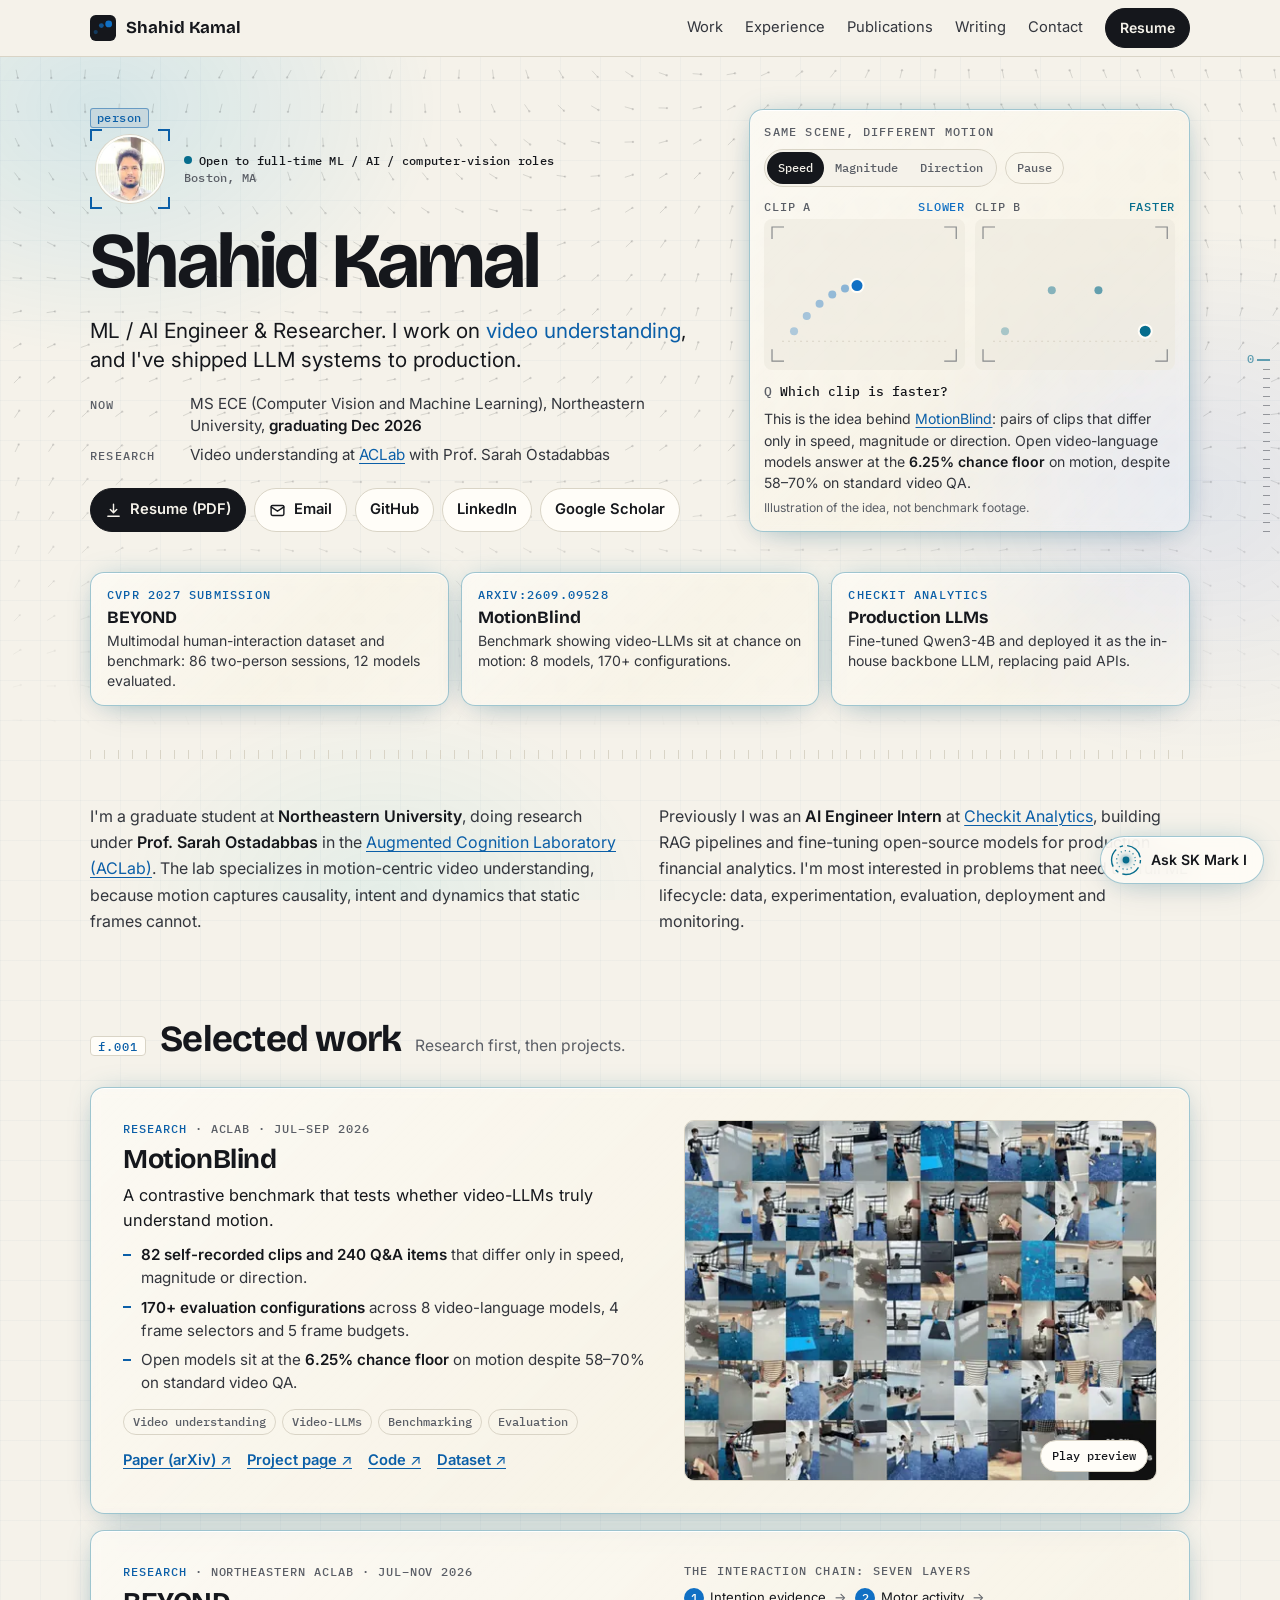
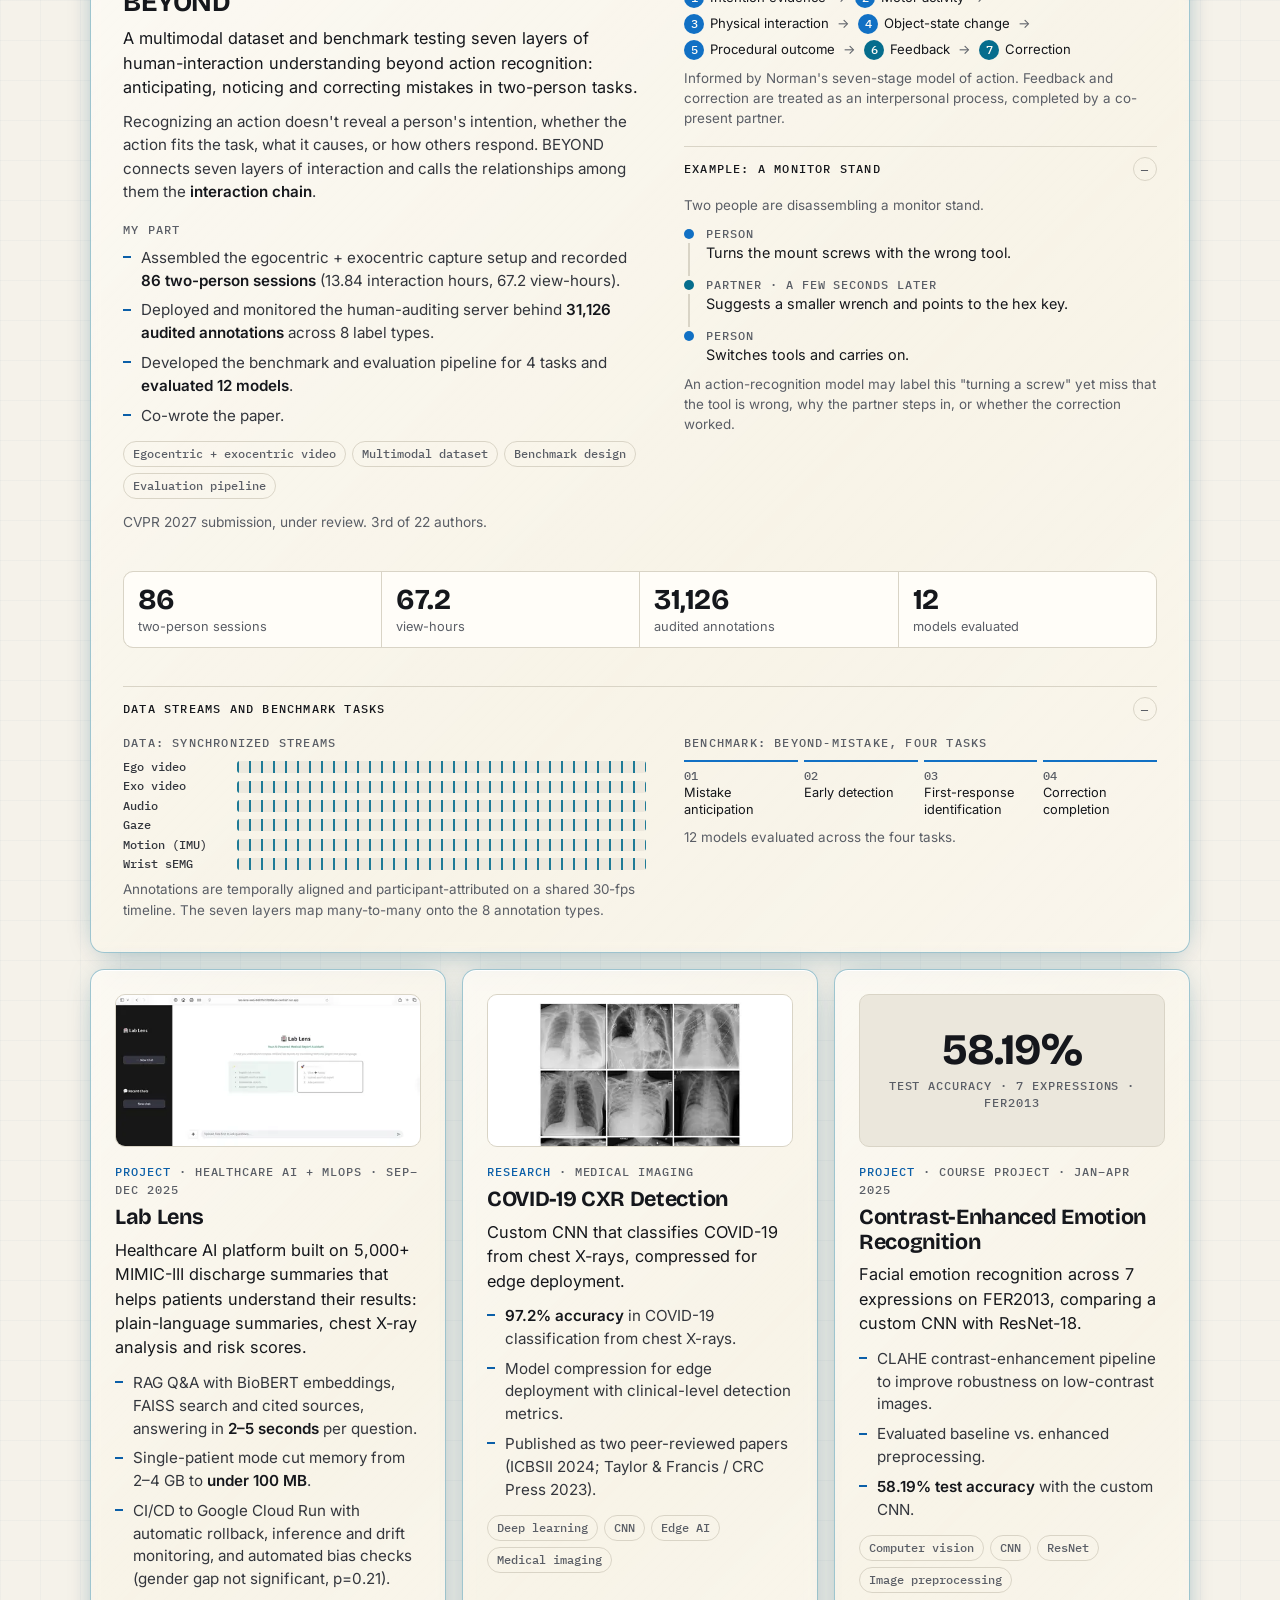
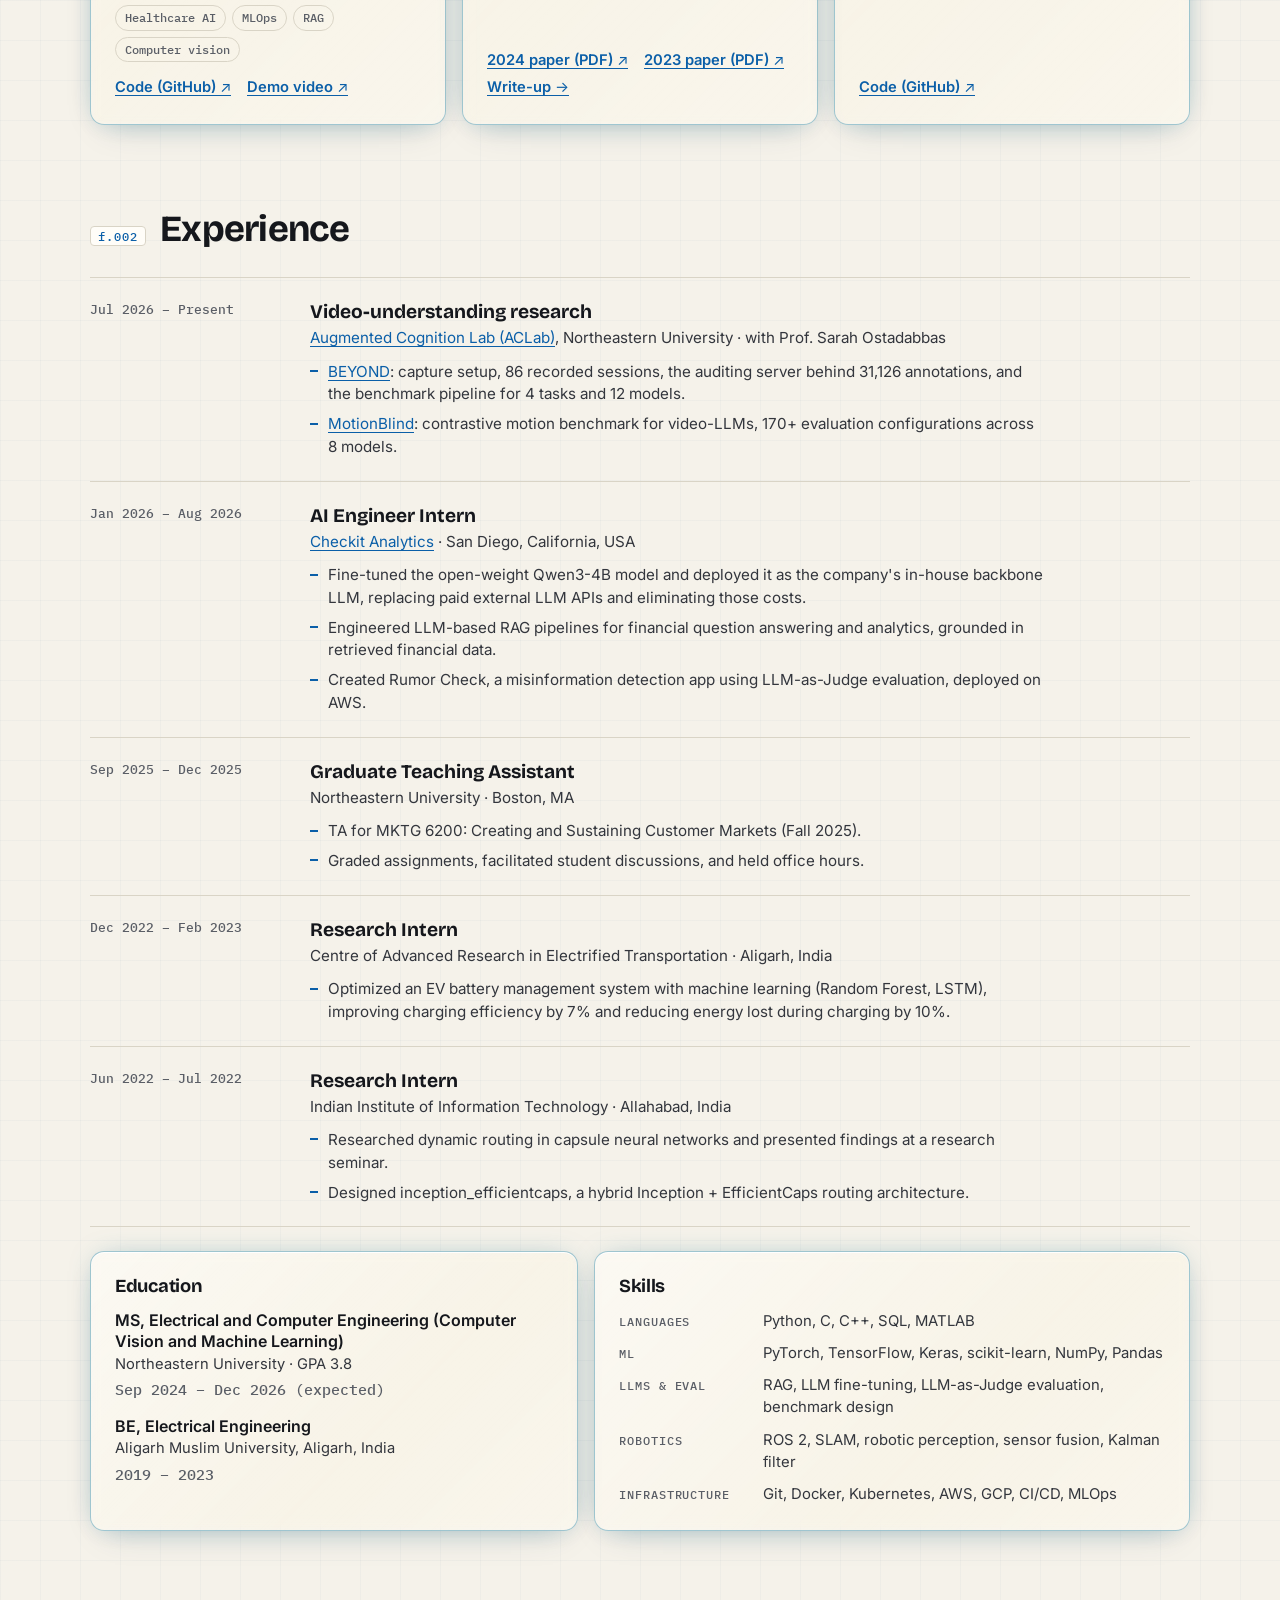
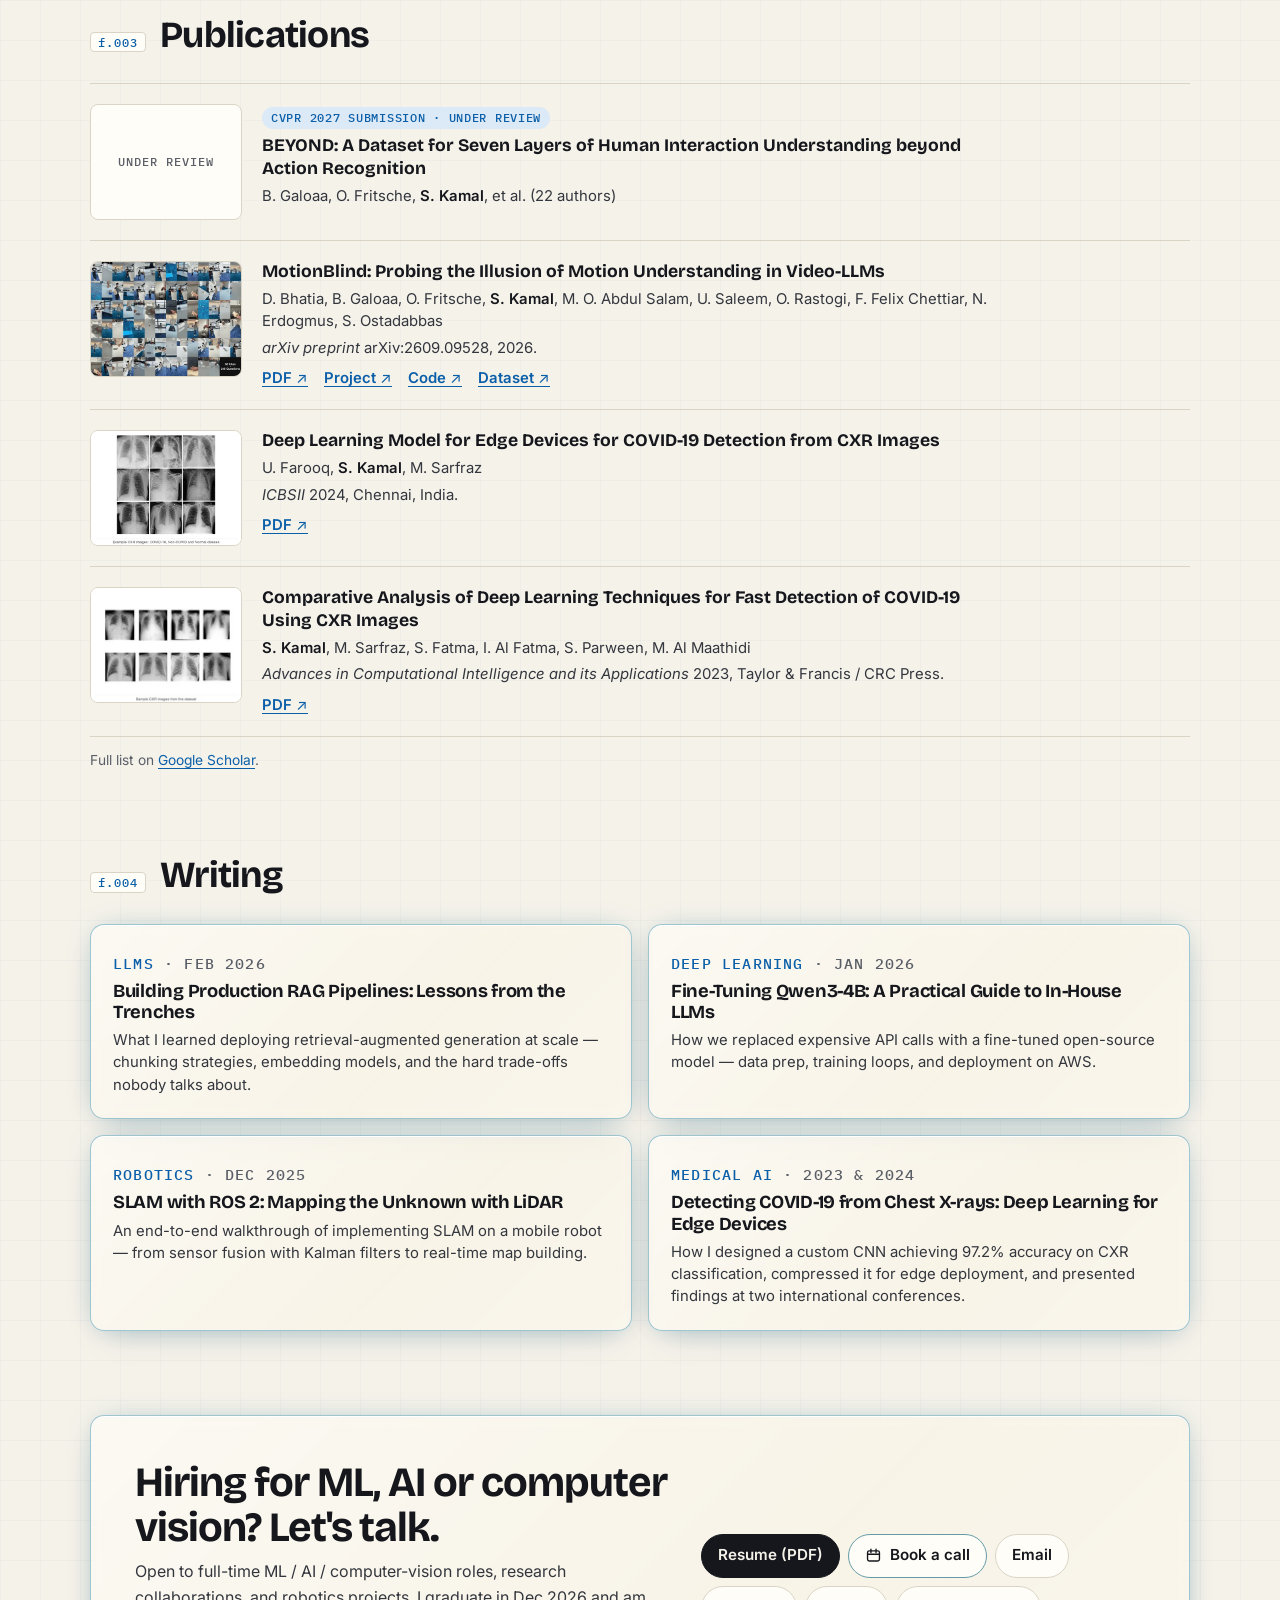
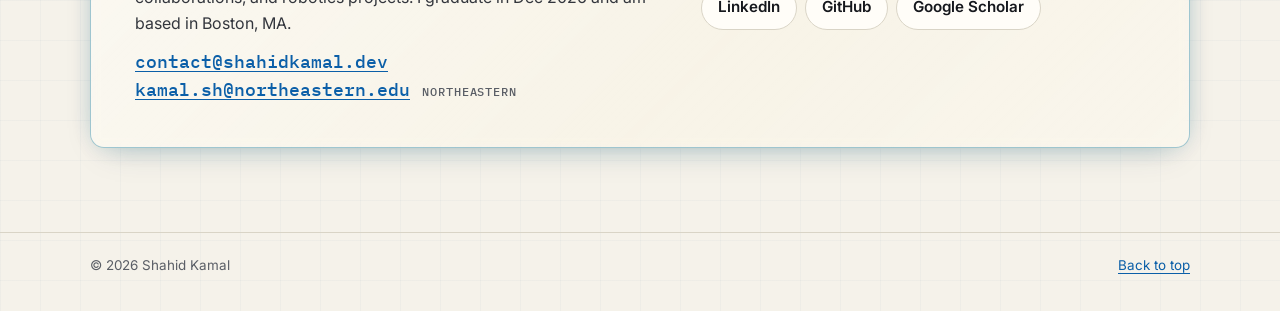
==== index.html @ 4552d8a4 "SK Mark I: always-visible 'Book a meeting with Shahid' bar under the header Co-Authored-By: Claude O" ====
<!DOCTYPE html>
<html lang="en">
<head>
    <meta charset="UTF-8">
    <meta name="viewport" content="width=device-width, initial-scale=1, viewport-fit=cover">
    <title>Shahid Kamal — ML / AI Engineer &amp; Researcher</title>
    <meta name="description" content="Shahid Kamal is an ML / AI engineer and researcher: MS ECE at Northeastern University (graduating Dec 2026), video-understanding research at ACLab, and production LLM work at Checkit Analytics. Open to full-time ML, AI and computer-vision roles.">
    <meta name="author" content="Shahid Kamal">
    <link rel="canonical" href="https://shahidkamal.dev/">
    <meta name="theme-color" content="#f5f2ea" media="(prefers-color-scheme: light)">
    <meta name="theme-color" content="#0c0e11" media="(prefers-color-scheme: dark)">

    <meta property="og:type" content="website">
    <meta property="og:site_name" content="Shahid Kamal">
    <meta property="og:url" content="https://shahidkamal.dev/">
    <meta property="og:title" content="Shahid Kamal — ML / AI Engineer &amp; Researcher">
    <meta property="og:description" content="MS ECE at Northeastern, graduating Dec 2026. Video-understanding research at ACLab (MotionBlind, BEYOND) and production LLM work at Checkit Analytics. Open to full-time ML, AI and computer-vision roles.">
    <meta property="og:image" content="https://shahidkamal.dev/Images/IMG_7966-square.jpg">
    <meta property="og:image:width" content="640">
    <meta property="og:image:height" content="640">
    <meta property="og:image:alt" content="Portrait of Shahid Kamal">
    <meta name="twitter:card" content="summary">
    <meta name="twitter:title" content="Shahid Kamal — ML / AI Engineer &amp; Researcher">
    <meta name="twitter:description" content="MS ECE at Northeastern, graduating Dec 2026. Video-understanding research at ACLab and production LLM work at Checkit Analytics.">
    <meta name="twitter:image" content="https://shahidkamal.dev/Images/IMG_7966-square.jpg">

    <link rel="icon" type="image/svg+xml" href="data:image/svg+xml,%3Csvg xmlns='http://www.w3.org/2000/svg' viewBox='0 0 32 32'%3E%3Crect width='32' height='32' rx='7' fill='%2315171c'/%3E%3Ccircle cx='7' cy='21' r='2.6' fill='%234a9dff' opacity='.35'/%3E%3Ccircle cx='14' cy='13' r='3' fill='%234a9dff' opacity='.65'/%3E%3Ccircle cx='23' cy='11' r='4.2' fill='%234a9dff'/%3E%3C/svg%3E">
    <link rel="preconnect" href="https://fonts.googleapis.com">
    <link rel="preconnect" href="https://fonts.gstatic.com" crossorigin>
    <link href="https://fonts.googleapis.com/css2?family=Bricolage+Grotesque:opsz,wght@12..96,700&family=IBM+Plex+Mono:wght@500&family=Inter:wght@400;600&display=swap" rel="stylesheet">
    <link rel="stylesheet" href="assets/site.css?v=202611211610">

    <script type="application/ld+json">
    {
        "@context": "https://schema.org",
        "@type": "Person",
        "name": "Shahid Kamal",
        "url": "https://shahidkamal.dev/",
        "image": "https://shahidkamal.dev/Images/IMG_7966-square.jpg",
        "email": "mailto:contact@shahidkamal.dev",
        "description": "ML / AI engineer and researcher. MS in Electrical and Computer Engineering (Computer Vision and Machine Learning) at Northeastern University.",
        "address": { "@type": "PostalAddress", "addressLocality": "Boston", "addressRegion": "MA", "addressCountry": "US" },
        "sameAs": [
            "https://www.linkedin.com/in/shahidkamal-ml",
            "https://github.com/shahidkamal-ml",
            "https://scholar.google.com/citations?user=z_ZZoiwAAAAJ&hl=en"
        ],
        "alumniOf": [
            { "@type": "CollegeOrUniversity", "name": "Northeastern University", "url": "https://www.northeastern.edu" },
            { "@type": "CollegeOrUniversity", "name": "Aligarh Muslim University" }
        ],
        "affiliation": {
            "@type": "ResearchOrganization",
            "name": "Augmented Cognition Lab (ACLab), Northeastern University",
            "url": "https://ostadabbas.sites.northeastern.edu"
        },
        "knowsAbout": ["Machine learning", "Computer vision", "Video understanding", "Large language models"]
    }
    </script>
</head>
<body>
<a class="skip" href="#main">Skip to content</a>
<div class="tape" aria-hidden="true"></div>

<header class="top">
    <div class="wrap top-in">
        <a class="brand" href="#top" aria-label="Shahid Kamal, back to top">
            <svg viewBox="0 0 32 32" aria-hidden="true"><rect width="32" height="32" rx="7" fill="var(--ink)"/><circle cx="7" cy="21" r="2.6" fill="var(--a)" opacity=".4"/><circle cx="14" cy="13" r="3" fill="var(--a)" opacity=".7"/><circle cx="23" cy="11" r="4.2" fill="var(--a)"/></svg>
            <span class="brand-name">Shahid Kamal</span>
        </a>
        <nav aria-label="Sections">
            <ul>
                <li><a href="#projects">Work</a></li>
                <li><a href="#experience">Experience</a></li>
                <li><a href="#publications">Publications</a></li>
                <li><a href="#blog">Writing</a></li>
                <li><a href="#contact">Contact</a></li>
            </ul>
        </nav>
        <a class="btn btn-primary" href="Resume/Shahid-Kamal-Resume.pdf" target="_blank" rel="noopener" data-pdf>Resume</a>
    </div>
</header>

<main id="main">

<!-- ================= HERO ================= -->
<section class="hero" id="top" aria-labelledby="name">
    <canvas class="flow" id="flow" aria-hidden="true"></canvas>
    <div class="wrap">
        <div class="hero-grid">
            <div>
                <div class="who">
                    <div class="det"><span class="det-tag" aria-hidden="true">person</span><picture><source type="image/webp" srcset="Images/opt/avatar-96.webp 96w, Images/opt/avatar-144.webp 144w, Images/opt/avatar-216.webp 216w, Images/opt/avatar-288.webp 288w" sizes="(max-width: 720px) 48px, 68px"><img src="Images/opt/avatar-144.jpg" srcset="Images/opt/avatar-96.jpg 96w, Images/opt/avatar-144.jpg 144w, Images/opt/avatar-216.jpg 216w, Images/opt/avatar-288.jpg 288w" sizes="(max-width: 720px) 48px, 68px" alt="Portrait of Shahid Kamal" width="288" height="288" decoding="async"></picture></div>
                    <p class="status"><b><span class="dot" aria-hidden="true"></span>Open to full-time ML / AI / computer-vision roles</b>Boston, MA</p>
                </div>
                <h1 id="name">Shahid Kamal</h1>
                <p class="lead">ML / AI Engineer &amp; Researcher. I work on <em>video understanding</em>, and I've shipped LLM systems to production.</p>
                <dl class="facts">
                    <div><dt>Now</dt><dd>MS ECE (Computer Vision and Machine Learning), Northeastern University, <strong>graduating Dec 2026</strong></dd></div>
                    <div><dt>Research</dt><dd>Video understanding at <a href="https://ostadabbas.sites.northeastern.edu" target="_blank" rel="noopener">ACLab</a> with Prof. Sarah Ostadabbas</dd></div>
                </dl>
                <div class="cta">
                    <a class="btn btn-primary" href="Resume/Shahid-Kamal-Resume.pdf" target="_blank" rel="noopener" data-pdf>
                        <svg viewBox="0 0 24 24" fill="none" stroke="currentColor" stroke-width="2" stroke-linecap="round" stroke-linejoin="round" aria-hidden="true"><path d="M12 3v12m0 0-4.5-4.5M12 15l4.5-4.5M4 20h16"/></svg>
                        Resume (PDF)
                    </a>
                    <a class="btn" href="mailto:contact@shahidkamal.dev">
                        <svg viewBox="0 0 24 24" fill="none" stroke="currentColor" stroke-width="2" stroke-linecap="round" stroke-linejoin="round" aria-hidden="true"><rect x="3" y="5" width="18" height="14" rx="2"/><path d="m3 7 9 6 9-6"/></svg>
                        Email
                    </a>
                    <a class="btn" href="https://github.com/shahidkamal-ml" target="_blank" rel="noopener">GitHub</a>
                    <a class="btn" href="https://www.linkedin.com/in/shahidkamal-ml" target="_blank" rel="noopener">LinkedIn</a>
                    <a class="btn" href="https://scholar.google.com/citations?user=z_ZZoiwAAAAJ&amp;hl=en" target="_blank" rel="noopener">Google Scholar</a>
                </div>
            </div>

            <figure class="pair" aria-labelledby="pairCap">
                <div class="pair-head">
                    <span class="pair-title">Same scene, different motion</span>
                    <div class="seg" role="group" aria-label="What differs between the two clips">
                        <button type="button" data-mode="speed" aria-pressed="true">Speed</button>
                        <button type="button" data-mode="magnitude" aria-pressed="false">Magnitude</button>
                        <button type="button" data-mode="direction" aria-pressed="false">Direction</button>
                    </div>
                    <button type="button" class="ghost-btn" id="pairToggle">Pause</button>
                </div>
                <div class="pair-stage" id="pairStage"></div>
                <p class="pair-q"><span>Q&nbsp;</span><span id="pairQ" style="color:inherit" aria-live="polite">Which clip is faster?</span></p>
                <figcaption id="pairCap">
                    This is the idea behind <a href="#motionblind">MotionBlind</a>: pairs of clips that differ only in speed, magnitude or direction. Open video-language models answer at the <strong>6.25% chance floor</strong> on motion, despite 58–70% on standard video QA.
                    <small>Illustration of the idea, not benchmark footage.</small>
                </figcaption>
            </figure>
        </div>

        <ul class="proof" aria-label="Highlights">
            <li><a href="#beyond">
                <span class="k">CVPR 2027 submission</span>
                <span class="t">BEYOND</span>
                <span class="d">Multimodal human-interaction dataset and benchmark: 86 two-person sessions, 12 models evaluated.</span>
            </a></li>
            <li><a href="#motionblind">
                <span class="k">arXiv:2609.09528</span>
                <span class="t">MotionBlind</span>
                <span class="d">Benchmark showing video-LLMs sit at chance on motion: 8 models, 170+ configurations.</span>
            </a></li>
            <li><a href="#experience">
                <span class="k">Checkit Analytics</span>
                <span class="t">Production LLMs</span>
                <span class="d">Fine-tuned Qwen3-4B and deployed it as the in-house backbone LLM, replacing paid APIs.</span>
            </a></li>
        </ul>
    </div>
</section>

<div class="wrap"><div class="ticks" aria-hidden="true"></div></div>

<!-- ================= ABOUT ================= -->
<section class="about" id="about" aria-label="About">
    <div class="wrap about-grid">
        <p>I'm a graduate student at <strong>Northeastern University</strong>, doing research under <strong>Prof. Sarah Ostadabbas</strong> in the <a href="https://ostadabbas.sites.northeastern.edu" target="_blank" rel="noopener">Augmented Cognition Laboratory (ACLab)</a>. The lab specializes in motion-centric video understanding, because motion captures causality, intent and dynamics that static frames cannot.</p>
        <p>Previously I was an <strong>AI Engineer Intern</strong> at <a href="https://checkitanalytics.com" target="_blank" rel="noopener">Checkit Analytics</a>, building RAG pipelines and fine-tuning open-source models for production financial analytics. I'm most interested in problems that need the full ML lifecycle: data, experimentation, evaluation, deployment and monitoring.</p>
    </div>
</section>

<!-- ================= SELECTED WORK ================= -->
<section class="sec" id="projects" aria-labelledby="h-work">
    <div class="wrap">
        <header class="sec-head">
            <span class="idx" aria-hidden="true">f.001</span>
            <h2 id="h-work">Selected work</h2>
            <p>Research first, then projects.</p>
        </header>

        <article class="card feature tagged" data-tag="video-llm" id="motionblind">
            <div>
                <p class="kicker"><b>Research</b> · ACLab · Jul–Sep 2026</p>
                <h3>MotionBlind</h3>
                <p class="what">A contrastive benchmark that tests whether video-LLMs truly understand motion.</p>
                <ul class="out">
                    <li><strong>82 self-recorded clips and 240 Q&amp;A items</strong> that differ only in speed, magnitude or direction.</li>
                    <li><strong>170+ evaluation configurations</strong> across 8 video-language models, 4 frame selectors and 5 frame budgets.</li>
                    <li>Open models sit at the <strong>6.25% chance floor</strong> on motion despite 58–70% on standard video QA.</li>
                </ul>
                <ul class="tags" aria-label="Topics">
                    <li>Video understanding</li><li>Video-LLMs</li><li>Benchmarking</li><li>Evaluation</li>
                </ul>
                <p class="links">
                    <a href="https://arxiv.org/abs/2609.09528" target="_blank" rel="noopener">Paper (arXiv)</a>
                    <a href="https://ostadabbas.github.io/motionblind.github.io/" target="_blank" rel="noopener">Project page</a>
                    <a href="https://github.com/ostadabbas/MotionBlind" target="_blank" rel="noopener">Code</a>
                    <a href="https://huggingface.co/datasets/augmentedcognitionlab/MotionBlind" target="_blank" rel="noopener">Dataset</a>
                </p>
            </div>
            <div>
                <div class="media">
                    <picture><source type="image/webp" srcset="Images/opt/motionblind-480.webp 480w, Images/opt/motionblind-896.webp 896w" sizes="(max-width: 960px) calc(100vw - 72px), 36vw"><img src="Images/opt/motionblind-896.jpg" srcset="Images/opt/motionblind-480.jpg 480w, Images/opt/motionblind-896.jpg 896w" sizes="(max-width: 960px) calc(100vw - 72px), 36vw" alt="" width="896" height="684" loading="lazy" decoding="async"></picture>
                    <video class="over" data-preview src="Images/motionblind-preview.mp4" width="896" height="684"
                           loop muted playsinline preload="none"
                           aria-label="Grid of MotionBlind benchmark clips playing, labelled 82 clips and 240 questions"></video>
                    <button type="button" class="ghost-btn">Play preview</button>
                </div>
            </div>
        </article>

        <article class="card feature beyond tagged" data-tag="dataset" id="beyond">
            <div>
                <p class="kicker"><b>Research</b> · Northeastern ACLab · Jul–Nov 2026</p>
                <h3>BEYOND</h3>
                <p class="what">A multimodal dataset and benchmark testing seven layers of human-interaction understanding beyond action recognition: anticipating, noticing and correcting mistakes in two-person tasks.</p>
                <p class="idea">Recognizing an action doesn't reveal a person's intention, whether the action fits the task, what it causes, or how others respond. BEYOND connects seven layers of interaction and calls the relationships among them the <strong>interaction chain</strong>.</p>
                <p class="side-title">My part</p>
                <ul class="out">
                    <li>Assembled the egocentric + exocentric capture setup and recorded <strong>86 two-person sessions</strong> (13.84 interaction hours, 67.2 view-hours).</li>
                    <li>Deployed and monitored the human-auditing server behind <strong>31,126 audited annotations</strong> across 8 label types.</li>
                    <li>Developed the benchmark and evaluation pipeline for 4 tasks and <strong>evaluated 12 models</strong>.</li>
                    <li>Co-wrote the paper.</li>
                </ul>
                <ul class="tags" aria-label="Topics">
                    <li>Egocentric + exocentric video</li><li>Multimodal dataset</li><li>Benchmark design</li><li>Evaluation pipeline</li>
                </ul>
                <p class="note">CVPR 2027 submission, under review. 3rd of 22 authors.</p>
            </div>
            <div>
                <p class="side-title">The interaction chain: seven layers</p>
                <ol class="chain">
                    <li>Intention evidence</li><li>Motor activity</li><li>Physical interaction</li><li>Object-state change</li><li>Procedural outcome</li><li class="partner">Feedback</li><li class="partner">Correction</li>
                </ol>
                <p class="fine">Informed by Norman's seven-stage model of action. Feedback and correction are treated as an interpersonal process, completed by a co-present partner.</p>

                <details class="fold eg" data-collapse open>
                    <summary>Example: a monitor stand</summary>
                    <div class="fold-body">
                        <p class="fine" style="margin-top:0">Two people are disassembling a monitor stand.</p>
                        <ol class="tl" style="margin-top:10px">
                            <li><b>Person</b>Turns the mount screws with the wrong tool.</li>
                            <li class="partner"><b>Partner · a few seconds later</b>Suggests a smaller wrench and points to the hex key.</li>
                            <li><b>Person</b>Switches tools and carries on.</li>
                        </ol>
                        <p class="fine">An action-recognition model may label this "turning a screw" yet miss that the tool is wrong, why the partner steps in, or whether the correction worked.</p>
                    </div>
                </details>
            </div>
            <div class="stats stats-4 span">
                <div><b>86</b><span>two-person sessions</span></div>
                <div><b>67.2</b><span>view-hours</span></div>
                <div><b>31,126</b><span>audited annotations</span></div>
                <div><b>12</b><span>models evaluated</span></div>
            </div>
            <details class="fold span" data-collapse open>
                <summary>Data streams and benchmark tasks</summary>
                <div class="fold-body fold-grid">
                    <div>
                        <p class="side-title">Data: synchronized streams</p>
                        <ul class="tracks">
                            <li>Ego video</li><li>Exo video</li><li>Audio</li><li>Gaze</li><li>Motion (IMU)</li><li>Wrist sEMG</li>
                        </ul>
                        <p class="fine">Annotations are temporally aligned and participant-attributed on a shared 30-fps timeline. The seven layers map many-to-many onto the 8 annotation types.</p>
                    </div>
                    <div>
                        <p class="side-title">Benchmark: BEYOND-MISTAKE, four tasks</p>
                        <ol class="steps">
                            <li>Mistake anticipation</li><li>Early detection</li><li>First-response identification</li><li>Correction completion</li>
                        </ol>
                        <p class="fine">12 models evaluated across the four tasks.</p>
                    </div>
                </div>
            </details>
        </article>

        <div class="grid2">
            <article class="card proj tagged" data-tag="healthcare-ai">
                <div class="media"><picture><source type="image/webp" srcset="Images/opt/lablens-480.webp 480w, Images/opt/lablens-960.webp 960w, Images/opt/lablens-1440.webp 1440w" sizes="(max-width: 720px) calc(100vw - 66px), (max-width: 1199px) 46vw, 30vw"><img src="Images/opt/lablens-960.jpg" srcset="Images/opt/lablens-480.jpg 480w, Images/opt/lablens-960.jpg 960w, Images/opt/lablens-1440.jpg 1440w" sizes="(max-width: 720px) calc(100vw - 66px), (max-width: 1199px) 46vw, 30vw" alt="Lab Lens web app: a chat assistant that explains medical lab reports in plain language" width="960" height="586" loading="lazy" decoding="async"></picture></div>
                <p class="kicker"><b>Project</b> · Healthcare AI + MLOps · Sep–Dec 2025</p>
                <h3>Lab Lens</h3>
                <p class="what">Healthcare AI platform built on 5,000+ MIMIC-III discharge summaries that helps patients understand their results: plain-language summaries, chest X-ray analysis and risk scores.</p>
                <ul class="out">
                    <li>RAG Q&amp;A with BioBERT embeddings, FAISS search and cited sources, answering in <strong>2–5 seconds</strong> per question.</li>
                    <li>Single-patient mode cut memory from 2–4 GB to <strong>under 100 MB</strong>.</li>
                    <li>CI/CD to Google Cloud Run with automatic rollback, inference and drift monitoring, and automated bias checks (gender gap not significant, p=0.21).</li>
                </ul>
                <ul class="tags" aria-label="Topics"><li>Healthcare AI</li><li>MLOps</li><li>RAG</li><li>Computer vision</li></ul>
                <p class="links">
                    <a href="https://github.com/shahidkamal-ml/lab-lens" target="_blank" rel="noopener">Code (GitHub)</a>
                    <a href="https://www.youtube.com/watch?v=twwCCbw_7LU" target="_blank" rel="noopener">Demo video</a>
                </p>
            </article>

            <article class="card proj tagged" data-tag="medical-imaging">
                <div class="media"><picture><source type="image/webp" srcset="Images/opt/cxr-2024-480.webp 480w, Images/opt/cxr-2024-896.webp 896w" sizes="(max-width: 720px) calc(100vw - 66px), (max-width: 1199px) 46vw, 30vw"><img src="Images/opt/cxr-2024-896.jpg" srcset="Images/opt/cxr-2024-480.jpg 480w, Images/opt/cxr-2024-896.jpg 896w" sizes="(max-width: 720px) calc(100vw - 66px), (max-width: 1199px) 46vw, 30vw" alt="Example chest X-ray images from the COVID-19, non-COVID and normal classes" width="896" height="684" loading="lazy" decoding="async"></picture></div>
                <p class="kicker"><b>Research</b> · Medical imaging</p>
                <h3>COVID-19 CXR Detection</h3>
                <p class="what">Custom CNN that classifies COVID-19 from chest X-rays, compressed for edge deployment.</p>
                <ul class="out">
                    <li><strong>97.2% accuracy</strong> in COVID-19 classification from chest X-rays.</li>
                    <li>Model compression for edge deployment with clinical-level detection metrics.</li>
                    <li>Published as two peer-reviewed papers (ICBSII 2024; Taylor &amp; Francis / CRC Press 2023).</li>
                </ul>
                <ul class="tags" aria-label="Topics"><li>Deep learning</li><li>CNN</li><li>Edge AI</li><li>Medical imaging</li></ul>
                <p class="links">
                    <a href="Publications/edge-devices-covid-cxr-2024.pdf" target="_blank" rel="noopener">2024 paper (PDF)</a>
                    <a href="Publications/comparative-analysis-covid-cxr-2023.pdf" target="_blank" rel="noopener">2023 paper (PDF)</a>
                    <a class="int" href="blog/covid-cxr-detection.html">Write-up</a>
                </p>
            </article>

            <article class="card proj tagged" data-tag="computer-vision">
                <div class="stat-tile" aria-hidden="true"><b>58.19%</b><span>test accuracy · 7 expressions · FER2013</span></div>
                <p class="kicker"><b>Project</b> · Course project · Jan–Apr 2025</p>
                <h3>Contrast-Enhanced Emotion Recognition</h3>
                <p class="what">Facial emotion recognition across 7 expressions on FER2013, comparing a custom CNN with ResNet-18.</p>
                <ul class="out">
                    <li>CLAHE contrast-enhancement pipeline to improve robustness on low-contrast images.</li>
                    <li>Evaluated baseline vs. enhanced preprocessing.</li>
                    <li><strong>58.19% test accuracy</strong> with the custom CNN.</li>
                </ul>
                <ul class="tags" aria-label="Topics"><li>Computer vision</li><li>CNN</li><li>ResNet</li><li>Image preprocessing</li></ul>
                <p class="links"><a href="https://github.com/shahidkamal-ml/contrast-enhanced-emotion-recognition" target="_blank" rel="noopener">Code (GitHub)</a></p>
            </article>
        </div>
    </div>
</section>

<!-- ================= EXPERIENCE ================= -->
<section class="sec" id="experience" aria-labelledby="h-xp">
    <div class="wrap">
        <header class="sec-head">
            <span class="idx" aria-hidden="true">f.002</span>
            <h2 id="h-xp">Experience</h2>
        </header>
        <ol class="xp">
            <li>
                <p class="when">Jul 2026 – Present</p>
                <div>
                    <h3>Video-understanding research</h3>
                    <p class="org"><a href="https://ostadabbas.sites.northeastern.edu" target="_blank" rel="noopener">Augmented Cognition Lab (ACLab)</a>, Northeastern University · with Prof. Sarah Ostadabbas</p>
                    <ul class="out">
                        <li><a href="#beyond">BEYOND</a>: capture setup, 86 recorded sessions, the auditing server behind 31,126 annotations, and the benchmark pipeline for 4 tasks and 12 models.</li>
                        <li><a href="#motionblind">MotionBlind</a>: contrastive motion benchmark for video-LLMs, 170+ evaluation configurations across 8 models.</li>
                    </ul>
                </div>
            </li>
            <li>
                <p class="when">Jan 2026 – Aug 2026</p>
                <div>
                    <h3>AI Engineer Intern</h3>
                    <p class="org"><a href="https://checkitanalytics.com" target="_blank" rel="noopener">Checkit Analytics</a> · San Diego, California, USA</p>
                    <ul class="out">
                        <li>Fine-tuned the open-weight Qwen3-4B model and deployed it as the company's in-house backbone LLM, replacing paid external LLM APIs and eliminating those costs.</li>
                        <li>Engineered LLM-based RAG pipelines for financial question answering and analytics, grounded in retrieved financial data.</li>
                        <li>Created Rumor Check, a misinformation detection app using LLM-as-Judge evaluation, deployed on AWS.</li>
                    </ul>
                </div>
            </li>
            <li>
                <p class="when">Sep 2025 – Dec 2025</p>
                <div>
                    <h3>Graduate Teaching Assistant</h3>
                    <p class="org">Northeastern University · Boston, MA</p>
                    <ul class="out">
                        <li>TA for MKTG 6200: Creating and Sustaining Customer Markets (Fall 2025).</li>
                        <li>Graded assignments, facilitated student discussions, and held office hours.</li>
                    </ul>
                </div>
            </li>
            <li>
                <p class="when">Dec 2022 – Feb 2023</p>
                <div>
                    <h3>Research Intern</h3>
                    <p class="org">Centre of Advanced Research in Electrified Transportation · Aligarh, India</p>
                    <ul class="out">
                        <li>Optimized an EV battery management system with machine learning (Random Forest, LSTM), improving charging efficiency by 7% and reducing energy lost during charging by 10%.</li>
                    </ul>
                </div>
            </li>
            <li>
                <p class="when">Jun 2022 – Jul 2022</p>
                <div>
                    <h3>Research Intern</h3>
                    <p class="org">Indian Institute of Information Technology · Allahabad, India</p>
                    <ul class="out">
                        <li>Researched dynamic routing in capsule neural networks and presented findings at a research seminar.</li>
                        <li>Designed inception_efficientcaps, a hybrid Inception + EfficientCaps routing architecture.</li>
                    </ul>
                </div>
            </li>
        </ol>

        <div class="bg-grid">
            <section class="card panel" aria-labelledby="h-edu">
                <h3 id="h-edu">Education</h3>
                <ul class="edu">
                    <li>
                        <b>MS, Electrical and Computer Engineering (Computer Vision and Machine Learning)</b>
                        <span>Northeastern University · GPA 3.8</span>
                        <span class="when">Sep 2024 – Dec 2026 (expected)</span>
                    </li>
                    <li>
                        <b>BE, Electrical Engineering</b>
                        <span>Aligarh Muslim University, Aligarh, India</span>
                        <span class="when">2019 – 2023</span>
                    </li>
                </ul>
            </section>
            <section class="card panel" aria-labelledby="h-skills">
                <h3 id="h-skills">Skills</h3>
                <dl class="skills">
                    <div><dt>Languages</dt><dd>Python, C, C++, SQL, MATLAB</dd></div>
                    <div><dt>ML</dt><dd>PyTorch, TensorFlow, Keras, scikit-learn, NumPy, Pandas</dd></div>
                    <div><dt>LLMs &amp; eval</dt><dd>RAG, LLM fine-tuning, LLM-as-Judge evaluation, benchmark design</dd></div>
                    <div><dt>Robotics</dt><dd>ROS 2, SLAM, robotic perception, sensor fusion, Kalman filter</dd></div>
                    <div><dt>Infrastructure</dt><dd>Git, Docker, Kubernetes, AWS, GCP, CI/CD, MLOps</dd></div>
                </dl>
            </section>
        </div>
    </div>
</section>

<!-- ================= PUBLICATIONS ================= -->
<section class="sec" id="publications" aria-labelledby="h-pubs">
    <div class="wrap">
        <header class="sec-head">
            <span class="idx" aria-hidden="true">f.003</span>
            <h2 id="h-pubs">Publications</h2>
        </header>
        <ol class="pubs">
            <li>
                <div class="thumb blank" aria-hidden="true">Under review</div>
                <div>
                    <span class="badge">CVPR 2027 submission · under review</span>
                    <h3>BEYOND: A Dataset for Seven Layers of Human Interaction Understanding beyond Action Recognition</h3>
                    <p>B. Galoaa, O. Fritsche, <strong>S. Kamal</strong>, et al. (22 authors)</p>
                </div>
            </li>
            <li>
                <a class="thumb" href="https://ostadabbas.github.io/motionblind.github.io/" target="_blank" rel="noopener" tabindex="-1" aria-hidden="true"><picture><source type="image/webp" srcset="Images/opt/motionblind-320.webp 320w, Images/opt/motionblind-480.webp 480w" sizes="(max-width: 720px) 92px, 190px"><img src="Images/opt/motionblind-320.jpg" srcset="Images/opt/motionblind-320.jpg 320w, Images/opt/motionblind-480.jpg 480w" sizes="(max-width: 720px) 92px, 190px" alt="" width="480" height="366" loading="lazy" decoding="async"></picture></a>
                <div>
                    <h3><a href="https://arxiv.org/abs/2609.09528" target="_blank" rel="noopener">MotionBlind: Probing the Illusion of Motion Understanding in Video-LLMs</a></h3>
                    <p>D. Bhatia, B. Galoaa, O. Fritsche, <strong>S. Kamal</strong>, M. O. Abdul Salam, U. Saleem, O. Rastogi, F. Felix Chettiar, N. Erdogmus, S. Ostadabbas</p>
                    <p><em>arXiv preprint</em> arXiv:2609.09528, 2026.</p>
                    <p class="links">
                        <a href="https://arxiv.org/pdf/2609.09528" target="_blank" rel="noopener">PDF</a>
                        <a href="https://ostadabbas.github.io/motionblind.github.io/" target="_blank" rel="noopener">Project</a>
                        <a href="https://github.com/ostadabbas/MotionBlind" target="_blank" rel="noopener">Code</a>
                        <a href="https://huggingface.co/datasets/augmentedcognitionlab/MotionBlind" target="_blank" rel="noopener">Dataset</a>
                    </p>
                </div>
            </li>
            <li>
                <a class="thumb" href="Publications/edge-devices-covid-cxr-2024.pdf" target="_blank" rel="noopener" tabindex="-1" aria-hidden="true"><picture><source type="image/webp" srcset="Images/opt/cxr-2024-320.webp 320w, Images/opt/cxr-2024-480.webp 480w" sizes="(max-width: 720px) 92px, 190px"><img src="Images/opt/cxr-2024-320.jpg" srcset="Images/opt/cxr-2024-320.jpg 320w, Images/opt/cxr-2024-480.jpg 480w" sizes="(max-width: 720px) 92px, 190px" alt="" width="480" height="366" loading="lazy" decoding="async"></picture></a>
                <div>
                    <h3><a href="Publications/edge-devices-covid-cxr-2024.pdf" target="_blank" rel="noopener">Deep Learning Model for Edge Devices for COVID-19 Detection from CXR Images</a></h3>
                    <p>U. Farooq, <strong>S. Kamal</strong>, M. Sarfraz</p>
                    <p><em>ICBSII</em> 2024, Chennai, India.</p>
                    <p class="links"><a href="Publications/edge-devices-covid-cxr-2024.pdf" target="_blank" rel="noopener">PDF</a></p>
                </div>
            </li>
            <li>
                <a class="thumb" href="Publications/comparative-analysis-covid-cxr-2023.pdf" target="_blank" rel="noopener" tabindex="-1" aria-hidden="true"><picture><source type="image/webp" srcset="Images/opt/cxr-2023-320.webp 320w, Images/opt/cxr-2023-480.webp 480w" sizes="(max-width: 720px) 92px, 190px"><img src="Images/opt/cxr-2023-320.jpg" srcset="Images/opt/cxr-2023-320.jpg 320w, Images/opt/cxr-2023-480.jpg 480w" sizes="(max-width: 720px) 92px, 190px" alt="" width="480" height="366" loading="lazy" decoding="async"></picture></a>
                <div>
                    <h3><a href="Publications/comparative-analysis-covid-cxr-2023.pdf" target="_blank" rel="noopener">Comparative Analysis of Deep Learning Techniques for Fast Detection of COVID-19 Using CXR Images</a></h3>
                    <p><strong>S. Kamal</strong>, M. Sarfraz, S. Fatma, I. Al Fatma, S. Parween, M. Al Maathidi</p>
                    <p><em>Advances in Computational Intelligence and its Applications</em> 2023, Taylor &amp; Francis / CRC Press.</p>
                    <p class="links"><a href="Publications/comparative-analysis-covid-cxr-2023.pdf" target="_blank" rel="noopener">PDF</a></p>
                </div>
            </li>
        </ol>
        <p class="note">Full list on <a href="https://scholar.google.com/citations?user=z_ZZoiwAAAAJ&amp;hl=en" target="_blank" rel="noopener">Google Scholar</a>.</p>
    </div>
</section>

<!-- ================= WRITING ================= -->
<section class="sec" id="blog" aria-labelledby="h-blog">
    <div class="wrap">
        <header class="sec-head">
            <span class="idx" aria-hidden="true">f.004</span>
            <h2 id="h-blog">Writing</h2>
        </header>
        <ul class="posts">
            <li><a class="card tagged" data-tag="llms" href="blog/rag-pipelines.html">
                <p class="kicker"><b>LLMs</b> · Feb 2026</p>
                <h3>Building Production RAG Pipelines: Lessons from the Trenches</h3>
                <p>What I learned deploying retrieval-augmented generation at scale — chunking strategies, embedding models, and the hard trade-offs nobody talks about.</p>
            </a></li>
            <li><a class="card tagged" data-tag="deep-learning" href="blog/fine-tuning-llms.html">
                <p class="kicker"><b>Deep Learning</b> · Jan 2026</p>
                <h3>Fine-Tuning Qwen3-4B: A Practical Guide to In-House LLMs</h3>
                <p>How we replaced expensive API calls with a fine-tuned open-source model — data prep, training loops, and deployment on AWS.</p>
            </a></li>
            <li><a class="card tagged" data-tag="robotics" href="blog/ros2-slam.html">
                <p class="kicker"><b>Robotics</b> · Dec 2025</p>
                <h3>SLAM with ROS 2: Mapping the Unknown with LiDAR</h3>
                <p>An end-to-end walkthrough of implementing SLAM on a mobile robot — from sensor fusion with Kalman filters to real-time map building.</p>
            </a></li>
            <li><a class="card tagged" data-tag="medical-ai" href="blog/covid-cxr-detection.html">
                <p class="kicker"><b>Medical AI</b> · 2023 &amp; 2024</p>
                <h3>Detecting COVID-19 from Chest X-rays: Deep Learning for Edge Devices</h3>
                <p>How I designed a custom CNN achieving 97.2% accuracy on CXR classification, compressed it for edge deployment, and presented findings at two international conferences.</p>
            </a></li>
        </ul>
    </div>
</section>

<!-- ================= CONTACT ================= -->
<section class="sec" id="contact" aria-labelledby="h-contact">
    <div class="wrap">
        <div class="card contact">
            <div>
                <h2 id="h-contact">Hiring for ML, AI or computer vision? Let's talk.</h2>
                <p>Open to full-time ML / AI / computer-vision roles, research collaborations, and robotics projects. I graduate in Dec 2026 and am based in Boston, MA.</p>
                <ul class="mails">
                    <li><a class="mail" href="mailto:contact@shahidkamal.dev">contact@shahidkamal.dev</a></li>
                    <li><a class="mail" href="mailto:kamal.sh@northeastern.edu">kamal.sh@northeastern.edu</a> <span class="mail-k">Northeastern</span></li>
                </ul>
            </div>
            <div class="cta">
                <a class="btn btn-primary" href="Resume/Shahid-Kamal-Resume.pdf" target="_blank" rel="noopener" data-pdf>Resume (PDF)</a>
                <a class="btn btn-book" href="https://calendar.app.google/bwwTwATQHtTPxEeZ7" target="_blank" rel="noopener"><svg viewBox="0 0 20 20" aria-hidden="true"><rect x="3" y="4.5" width="14" height="12" rx="2"/><path d="M3 8.5h14M7 2.5v4M13 2.5v4"/></svg>Book a call</a>
                <a class="btn" href="mailto:contact@shahidkamal.dev">Email</a>
                <a class="btn" href="https://www.linkedin.com/in/shahidkamal-ml" target="_blank" rel="noopener">LinkedIn</a>
                <a class="btn" href="https://github.com/shahidkamal-ml" target="_blank" rel="noopener">GitHub</a>
                <a class="btn" href="https://scholar.google.com/citations?user=z_ZZoiwAAAAJ&amp;hl=en" target="_blank" rel="noopener">Google Scholar</a>
            </div>
        </div>
    </div>
</section>

</main>

<footer class="site-footer">
    <div class="wrap">
        <span>© 2026 Shahid Kamal</span>
        <a href="#top">Back to top</a>
    </div>
</footer>

<script src="assets/site.js?v=202611211200" defer></script>
<script src="assets/chat.js?v=202611211615" defer data-endpoint="https://sk-mark-i.sk-mark-i.workers.dev/chat"></script>
</body>
</html>
---- assets/site.css ----
/* shahidkamal.dev — shared styles for the home page and blog posts.
   Plain CSS, no build step. Light and dark follow the system setting. */

:root {
    --bg: #f5f2ea;
    --surface: #fffdf8;
    --sunk: #ebe7dc;
    --ink: #15171c;
    --text: #33363d;
    --muted: #5a5e66;
    --line: #d9d4c6;
    --accent: #0b5fa8;
    --accent-soft: #dce9f6;
    --a: #1170c4;
    --b: #066d8d;
    --code-bg: #1b1e24;
    --code-ink: #e9e6dd;
    --display: "Bricolage Grotesque", "Inter", system-ui, -apple-system, "Segoe UI", sans-serif;
    --sans: "Inter", system-ui, -apple-system, "Segoe UI", Roboto, "Helvetica Neue", Arial, sans-serif;
    --mono: "IBM Plex Mono", ui-monospace, "SF Mono", Menlo, Consolas, monospace;
    --wrap: 73.75rem;
    --gutter: clamp(16px, 4vw, 40px);
    --radius: 14px;
    color-scheme: light dark;
}

@media (prefers-color-scheme: dark) {
    :root {
        --bg: #0c0e11;
        --surface: #15181d;
        --sunk: #08090b;
        --grid: rgba(255, 255, 255, 0.03);
        --ink: #f1efe9;
        --text: #cfd0d2;
        --muted: #a0a4ab;
        --line: #282c34;
        --accent: #6cc8ff;
        --accent-soft: #0f2638;
        --a: #4a9dff;
        --b: #5fe0ff;
        --code-bg: #0b0c0f;
        --code-ink: #e9e6dd;
    }
}

*, *::before, *::after { box-sizing: border-box; }
html { -webkit-text-size-adjust: 100%; text-size-adjust: 100%; scroll-padding-top: 4.75rem; font-size: clamp(100%, 0.5vw + 8.8px, 137.5%); }
body {
    margin: 0;
    background: var(--bg);
    color: var(--text);
    font-family: var(--sans);
    font-size: 1rem;
    line-height: 1.6;
    -webkit-font-smoothing: antialiased;
    overflow-x: hidden;
}
@media (prefers-reduced-motion: no-preference) {
    html { scroll-behavior: smooth; }
}
img, video, svg { max-width: 100%; }
h1, h2, h3, h4, p, ul, ol, dl, dd, figure { margin: 0; }
ul, ol { padding: 0; }
a { color: var(--accent); text-decoration-thickness: 1px; text-underline-offset: 3px; }
a:hover { text-decoration-thickness: 2px; }
:focus-visible { outline: 2px solid var(--accent); outline-offset: 3px; border-radius: 4px; }
strong { color: var(--ink); font-weight: 600; }

.skip {
    position: absolute; left: 12px; top: -60px; z-index: 300;
    background: var(--ink); color: var(--bg); padding: 10px 14px; border-radius: 8px;
}
.skip:focus { top: 12px; }
.wrap { max-width: var(--wrap); margin: 0 auto; padding-left: max(var(--gutter), env(safe-area-inset-left)); padding-right: max(var(--gutter), env(safe-area-inset-right)); }
.mono { font-family: var(--mono); }

/* ---------- top bar ---------- */
.top {
    position: sticky; top: 0; z-index: 100;
    background: color-mix(in srgb, var(--bg) 88%, transparent);
    -webkit-backdrop-filter: blur(10px); backdrop-filter: blur(10px);
    border-bottom: 1px solid var(--line);
}
.top-in { display: flex; align-items: center; gap: 12px; min-height: 3.5rem; }
.brand {
    display: inline-flex; align-items: center; gap: 10px; flex: none;
    font-family: var(--display); font-weight: 700; font-size: 1.05rem;
    color: var(--ink); text-decoration: none; white-space: nowrap; min-height: 44px;
}
.brand svg { width: 1.625rem; height: 1.625rem; flex: none; }
.top nav { margin-left: auto; min-width: 0; overflow-x: auto; scrollbar-width: none; -webkit-overflow-scrolling: touch; overscroll-behavior-x: contain; }
.top nav::-webkit-scrollbar { display: none; }
.top nav ul { display: flex; gap: 2px; list-style: none; white-space: nowrap; }
.top nav a {
    display: flex; align-items: center; min-height: 44px; padding: 0 10px; border-radius: 8px;
    color: var(--text); text-decoration: none; font-size: 0.92rem; outline-offset: -3px;
}
.top nav a:hover { color: var(--ink); background: var(--sunk); }
.top .btn { flex: none; min-height: 40px; padding: 6px 14px; font-size: 0.88rem; }

/* ---------- buttons ---------- */
.btn {
    display: inline-flex; align-items: center; justify-content: center; gap: 8px;
    min-height: 44px; padding: 9px 16px; border-radius: 999px;
    border: 1px solid var(--line); background: var(--surface); color: var(--ink);
    font: 600 0.95rem/1.2 var(--sans); text-decoration: none; cursor: pointer;
    transition: border-color .15s, background-color .15s, color .15s;
}
.btn:hover { border-color: var(--ink); }
.btn svg { width: 17px; height: 17px; flex: none; }
.btn-primary { background: var(--ink); color: var(--bg); border-color: var(--ink); }
.btn-primary:hover { background: var(--accent); border-color: var(--accent); color: var(--bg); }

/* ---------- hero ---------- */
.hero { padding: clamp(20px, 4.5vw, 52px) 0 clamp(28px, 4vw, 44px); }
.hero-grid {
    display: grid; grid-template-columns: minmax(0, 1.16fr) minmax(0, 0.84fr);
    gap: clamp(28px, 4vw, 60px); align-items: center;
}
.who { display: flex; align-items: center; gap: 14px; margin-bottom: 14px; }
.who picture { display: block; flex: none; line-height: 0; }
.who img {
    width: 4.25rem; height: 4.25rem; border-radius: 50%; object-fit: cover;
    border: 2px solid var(--surface); box-shadow: 0 0 0 1px var(--line); flex: none;
}
.status {
    font: 500 0.78rem/1.4 var(--mono); letter-spacing: 0.02em; color: var(--muted);
}
.status b { display: block; color: var(--ink); font-weight: 500; }
.status .dot {
    display: inline-block; width: 8px; height: 8px; border-radius: 50%;
    background: var(--b); margin-right: 7px; vertical-align: 1px;
}
.hero h1 {
    font-family: var(--display); font-weight: 700; color: var(--ink);
    font-size: clamp(2.6rem, 6.4vw, 4.9rem); line-height: 0.98; letter-spacing: -0.035em;
}
.lead {
    margin-top: 16px; max-width: 34em;
    font-size: clamp(1.06rem, 1.7vw, 1.3rem); line-height: 1.42; color: var(--ink);
}
.lead em { font-style: normal; color: var(--accent); }
.facts { margin-top: 18px; display: grid; gap: 7px; }
.facts div { display: grid; grid-template-columns: 5.5rem minmax(0, 1fr); gap: 12px; align-items: baseline; }
.facts dt { font: 500 0.75rem/1.5 var(--mono); letter-spacing: 0.1em; text-transform: uppercase; color: var(--muted); }
.facts dd { font-size: 0.95rem; line-height: 1.45; }
.cta { display: flex; flex-wrap: wrap; gap: 8px; margin-top: 22px; }
.hero .cta .btn { padding: 9px 14px; font-size: 0.92rem; }

/* signature element: contrastive pair */
.pair {
    background: var(--surface); border: 1px solid var(--line); border-radius: var(--radius);
    padding: 14px;
}
.pair-head { display: flex; flex-wrap: wrap; align-items: center; gap: 8px; margin-bottom: 12px; }
.pair-title { font: 500 0.75rem/1.4 var(--mono); letter-spacing: 0.1em; text-transform: uppercase; color: var(--muted); flex-basis: 100%; }
.seg { display: inline-flex; border: 1px solid var(--line); border-radius: 999px; padding: 2px; background: var(--bg); }
.seg button, .ghost-btn {
    font: 500 0.76rem/1 var(--mono); color: var(--muted); background: none; border: 0;
    padding: 8px 11px; border-radius: 999px; cursor: pointer; min-height: 32px;
}
.seg button[aria-pressed="true"] { background: var(--ink); color: var(--bg); }
.ghost-btn { border: 1px solid var(--line); }
.ghost-btn:hover, .seg button:hover { color: var(--ink); }
.seg button[aria-pressed="true"]:hover { color: var(--bg); }
.pair-stage { display: grid; grid-template-columns: 1fr 1fr; gap: 10px; }
.pair-stage svg { display: block; width: 100%; height: auto; border-radius: 8px; background: var(--sunk); }
.clip-lab { display: flex; justify-content: space-between; gap: 8px; margin-bottom: 5px; font: 500 0.75rem/1.3 var(--mono); letter-spacing: 0.06em; text-transform: uppercase; color: var(--muted); }
.clip-lab .val { color: var(--c); text-align: right; }
.clip-a { --c: var(--a); }
.clip-b { --c: var(--b); }
.pair-stage .tick { fill: none; stroke: var(--muted); stroke-width: 1.2; opacity: .7; }
.pair-stage .ground { stroke: var(--line); stroke-width: 1; stroke-dasharray: 2 4; }
.pair-stage .ghost { fill: var(--c); }
.pair-stage .head { fill: var(--c); stroke: var(--surface); stroke-width: 2; }
.pair-q { margin-top: 12px; font: 500 0.84rem/1.4 var(--mono); color: var(--ink); }
.pair-q span { color: var(--muted); }
.pair figcaption { margin-top: 8px; font-size: 0.88rem; line-height: 1.5; color: var(--text); }
.pair figcaption small { display: block; margin-top: 6px; color: var(--muted); font-size: 0.76rem; }

/* proof points */
.proof { list-style: none; display: grid; grid-template-columns: repeat(3, minmax(0, 1fr)); gap: 12px; margin-top: clamp(24px, 3.4vw, 40px); }
.proof a {
    display: block; height: 100%; padding: 14px 16px; border-radius: var(--radius);
    border: 1px solid var(--line); background: var(--surface); color: var(--text); text-decoration: none;
    transition: border-color .15s, transform .15s;
}
.proof a:hover { border-color: var(--ink); }
.proof .k { display: block; font: 500 0.75rem/1.4 var(--mono); letter-spacing: 0.1em; text-transform: uppercase; color: var(--accent); }
.proof .t { display: block; margin-top: 3px; font: 700 1.08rem/1.25 var(--display); color: var(--ink); }
.proof .d { display: block; margin-top: 3px; font-size: 0.88rem; line-height: 1.4; }

.ticks { height: 9px; background: repeating-linear-gradient(90deg, var(--line) 0 1px, transparent 1px 14px); }

/* ---------- sections ---------- */
.sec { padding: clamp(44px, 7vw, 84px) 0 0; }
.sec:last-of-type { padding-bottom: clamp(44px, 7vw, 84px); }
.sec-head { display: flex; flex-wrap: wrap; align-items: baseline; gap: 6px 14px; margin-bottom: clamp(18px, 2.6vw, 28px); }
.sec-head .idx { font: 500 0.78rem/1 var(--mono); color: var(--accent); letter-spacing: 0.08em; }
.sec-head h2 { font: 700 clamp(1.6rem, 3.2vw, 2.3rem)/1.1 var(--display); letter-spacing: -0.02em; color: var(--ink); }
.sec-head p { flex-basis: 100%; max-width: 46em; color: var(--muted); font-size: 0.98rem; }

.about { padding-top: clamp(28px, 4vw, 44px); }
.about-grid { display: grid; grid-template-columns: minmax(0, 1fr) minmax(0, 1fr); gap: clamp(16px, 3vw, 44px); }
.about-grid p { font-size: 1rem; line-height: 1.65; }

/* cards */
.card { background: var(--surface); border: 1px solid var(--line); border-radius: var(--radius); }
.feature { display: grid; grid-template-columns: minmax(0, 1.05fr) minmax(0, 0.95fr); gap: clamp(18px, 3vw, 40px); padding: clamp(18px, 2.8vw, 32px); align-items: start; }
.feature + .feature { margin-top: 16px; }
.kicker { font: 500 0.75rem/1.5 var(--mono); letter-spacing: 0.08em; text-transform: uppercase; color: var(--muted); }
.kicker b { color: var(--accent); font-weight: 500; }
.card h3 { font: 700 clamp(1.3rem, 2.2vw, 1.7rem)/1.15 var(--display); letter-spacing: -0.015em; color: var(--ink); margin-top: 6px; }
.what { margin-top: 8px; font-size: 1.02rem; line-height: 1.5; color: var(--ink); }
.out { list-style: none; margin-top: 12px; display: grid; gap: 7px; }
.out li { position: relative; padding-left: 18px; font-size: 0.95rem; line-height: 1.5; }
.out li::before { content: ""; position: absolute; left: 0; top: 0.62em; width: 8px; height: 2px; background: var(--accent); }
.tags { list-style: none; display: flex; flex-wrap: wrap; gap: 6px; margin-top: 14px; }
.tags li { font: 500 0.75rem/1.3 var(--mono); color: var(--muted); border: 1px solid var(--line); border-radius: 999px; padding: 4px 9px; }
.links { display: flex; flex-wrap: wrap; gap: 4px 16px; margin-top: 14px; font-size: 0.92rem; font-weight: 600; }
.links a::after { content: " \2197"; font-weight: 400; }
.links a.int::after { content: " \2192"; }
.note { margin-top: 12px; font-size: 0.86rem; color: var(--muted); }

.stats { display: grid; grid-template-columns: repeat(2, minmax(0, 1fr)); gap: 1px; background: var(--line); border: 1px solid var(--line); border-radius: 10px; overflow: hidden; }
.stats div { background: var(--surface); padding: 12px 14px; }
.stats b { display: block; font: 700 clamp(1.35rem, 2.4vw, 1.8rem)/1.1 var(--display); letter-spacing: -0.02em; color: var(--ink); }
.stats span { display: block; margin-top: 2px; font-size: 0.8rem; line-height: 1.35; color: var(--muted); }
.stats .hot b { color: var(--accent); }
.stats-4 { grid-template-columns: repeat(4, minmax(0, 1fr)); margin-top: 16px; }

.media { position: relative; border-radius: 10px; overflow: hidden; border: 1px solid var(--line); background: var(--sunk); }
.media picture { display: block; }
.media img, .media video { display: block; width: 100%; height: auto; }
.media video.over { position: absolute; inset: 0; height: 100%; object-fit: cover; }
.media .ghost-btn { position: absolute; right: 8px; bottom: 8px; background: var(--surface); color: var(--ink); }

/* BEYOND schematic */
.side-title { font: 500 0.75rem/1.4 var(--mono); letter-spacing: 0.1em; text-transform: uppercase; color: var(--muted); margin: 16px 0 8px; }
.side-title:first-child { margin-top: 0; }
.tracks { list-style: none; display: grid; gap: 5px; }
.tracks li { display: grid; grid-template-columns: 6.5rem minmax(0, 1fr); align-items: center; gap: 10px; font: 500 0.75rem/1.2 var(--mono); color: var(--text); }
.tracks li::after { content: ""; height: 12px; border-radius: 3px; background: repeating-linear-gradient(90deg, var(--b) 0 2px, transparent 2px 12px), var(--sunk); opacity: .9; }
.steps { list-style: none; counter-reset: s; display: grid; grid-template-columns: repeat(4, minmax(0, 1fr)); gap: 6px; }
.steps li { counter-increment: s; border-top: 2px solid var(--a); padding-top: 7px; font-size: 0.8rem; line-height: 1.3; color: var(--ink); }
.steps li::before { content: "0" counter(s); display: block; font: 500 0.75rem/1.2 var(--mono); color: var(--muted); margin-bottom: 2px; }

.idea { margin-top: 10px; font-size: 0.95rem; line-height: 1.55; }
.idea + .side-title { margin-top: 18px; }
.side-title + .out { margin-top: 0; }
.fine { margin-top: 8px; font-size: 0.84rem; line-height: 1.5; color: var(--muted); }
.fine + .side-title { margin-top: 22px; }
.beyond .span { grid-column: 1 / -1; }
.beyond .stats-4 { margin-top: 0; }
.fold { border-top: 1px solid var(--line); }
.fold > summary {
    list-style: none; cursor: pointer; display: flex; align-items: center; justify-content: space-between; gap: 12px;
    min-height: 44px; padding: 6px 0; border-radius: 6px;
    font: 500 0.75rem/1.4 var(--mono); letter-spacing: 0.1em; text-transform: uppercase; color: var(--ink);
}
.fold > summary::-webkit-details-marker { display: none; }
.fold > summary::after { content: "+"; flex: none; width: 1.5rem; height: 1.5rem; display: grid; place-items: center; border: 1px solid var(--line); border-radius: 50%; font: 500 0.95rem/1 var(--mono); letter-spacing: 0; color: var(--muted); }
.fold[open] > summary::after { content: "\2212"; }
.fold > summary:hover::after { border-color: var(--ink); color: var(--ink); }
.fold-body { padding: 4px 0 14px; }
.fold.eg { margin-top: 18px; }
.fold.eg .fold-body { padding-bottom: 0; }
.fold-grid { display: grid; grid-template-columns: minmax(0, 1.05fr) minmax(0, 0.95fr); gap: clamp(18px, 3vw, 40px); }
.fold.span .fold-body { padding-bottom: 0; }
.stat-tile { display: none; }
.chain { list-style: none; counter-reset: c; display: flex; flex-wrap: wrap; gap: 6px 4px; align-items: center; }
.chain li { counter-increment: c; display: inline-flex; align-items: center; gap: 6px; font-size: 0.82rem; line-height: 1.2; color: var(--ink); }
.chain li::before { content: counter(c); display: inline-grid; place-items: center; width: 20px; height: 20px; border-radius: 50%; background: var(--a); color: var(--surface); font: 500 0.75rem/1 var(--mono); flex: none; }
.chain li.partner::before { background: var(--b); }
.chain li:not(:last-child)::after { content: "\2192"; color: var(--muted); margin: 0 4px 0 2px; }
.tl { list-style: none; display: grid; gap: 0; }
.tl li { position: relative; padding: 0 0 12px 22px; font-size: 0.9rem; line-height: 1.45; color: var(--ink); }
.tl li:last-child { padding-bottom: 0; }
.tl li::before { content: ""; position: absolute; left: 0; top: 4px; width: 10px; height: 10px; border-radius: 50%; background: var(--a); }
.tl li.partner::before { background: var(--b); }
.tl li:not(:last-child)::after { content: ""; position: absolute; left: 4px; top: 18px; bottom: 0; width: 2px; background: var(--line); }
.tl b { display: block; font: 500 0.75rem/1.5 var(--mono); letter-spacing: 0.08em; text-transform: uppercase; color: var(--muted); }
.grid2 { display: grid; grid-template-columns: repeat(2, minmax(0, 1fr)); gap: 16px; margin-top: 16px; }
.grid2 > .proj:last-child:nth-child(odd) { grid-column: 1 / -1; }
.proj { padding: clamp(16px, 2.2vw, 24px); display: flex; flex-direction: column; }
.proj h3 { font-size: clamp(1.15rem, 1.8vw, 1.35rem); }
.proj .media { margin-bottom: 16px; aspect-ratio: 16 / 8; }
.proj .media picture { height: 100%; }
.proj .media img { width: 100%; height: 100%; object-fit: cover; object-position: top center; }
.proj .links { margin-top: auto; padding-top: 14px; }

/* experience */
.xp { list-style: none; border-top: 1px solid var(--line); }
.xp > li { display: grid; grid-template-columns: 12rem minmax(0, 1fr); gap: 8px 28px; padding: 22px 0; border-bottom: 1px solid var(--line); }
.when { font: 500 0.8rem/1.6 var(--mono); color: var(--muted); }
.xp h3 { font: 700 1.2rem/1.25 var(--display); color: var(--ink); }
.org { margin-top: 2px; font-size: 0.95rem; color: var(--text); }
.xp .out { margin-top: 10px; }
.bg-grid { display: grid; grid-template-columns: minmax(0, 0.9fr) minmax(0, 1.1fr); gap: 16px; margin-top: 24px; }
.panel { padding: clamp(16px, 2.2vw, 24px); }
.panel h3 { font-size: 1.15rem; margin: 0 0 12px; }
.edu { list-style: none; display: grid; gap: 14px; }
.edu b { display: block; color: var(--ink); font-weight: 600; line-height: 1.35; }
.edu span { display: block; font-size: 0.92rem; }
.edu .when { margin-top: 2px; }
.skills { display: grid; gap: 10px; }
.skills div { display: grid; grid-template-columns: 8.25rem minmax(0, 1fr); gap: 12px; align-items: baseline; }
.skills dt { font: 500 0.75rem/1.5 var(--mono); letter-spacing: 0.08em; text-transform: uppercase; color: var(--muted); }
.skills dd { font-size: 0.93rem; line-height: 1.5; }

/* publications */
.pubs { list-style: none; border-top: 1px solid var(--line); }
.pubs > li { display: grid; grid-template-columns: 9.5rem minmax(0, 1fr); gap: 20px; padding: 20px 0; border-bottom: 1px solid var(--line); align-items: start; }
.pubs .thumb { display: block; border: 1px solid var(--line); border-radius: 8px; overflow: hidden; background: var(--surface); aspect-ratio: 896 / 684; }
.pubs .thumb img { display: block; width: 100%; height: 100%; object-fit: cover; }
.pubs .thumb.blank { display: grid; place-items: center; font: 500 0.75rem/1.4 var(--mono); letter-spacing: 0.08em; text-transform: uppercase; color: var(--muted); text-align: center; padding: 10px; }
.pubs h3 { font: 700 1.1rem/1.3 var(--display); color: var(--ink); }
.pubs h3 a { color: inherit; text-decoration: none; }
.pubs h3 a:hover { color: var(--accent); text-decoration: underline; }
.pubs p { font-size: 0.93rem; line-height: 1.5; margin-top: 4px; }
.pubs .links { margin-top: 8px; }
.badge { display: inline-block; font: 500 0.75rem/1.3 var(--mono); letter-spacing: 0.06em; text-transform: uppercase; color: var(--accent); background: var(--accent-soft); border-radius: 999px; padding: 3px 9px; margin-bottom: 6px; }

/* writing */
.posts { list-style: none; display: grid; grid-template-columns: repeat(2, minmax(0, 1fr)); gap: 16px; }
.posts a { display: block; height: 100%; padding: clamp(16px, 2.2vw, 22px); color: var(--text); text-decoration: none; transition: border-color .15s; }
.posts a:hover { border-color: var(--ink); }
.posts h3 { font-size: 1.15rem; margin-top: 6px; }
.posts p { margin-top: 6px; font-size: 0.93rem; line-height: 1.5; }

/* contact */
.contact { padding: clamp(22px, 4vw, 44px); display: grid; grid-template-columns: minmax(0, 1.1fr) minmax(0, 0.9fr); gap: 24px; align-items: center; }
.contact h2 { font: 700 clamp(1.7rem, 3.6vw, 2.6rem)/1.08 var(--display); letter-spacing: -0.025em; color: var(--ink); }
.contact p { margin-top: 10px; max-width: 34em; }
.contact .mail { display: inline-block; margin-top: 14px; font: 500 clamp(0.95rem, 2vw, 1.15rem)/1.3 var(--mono); overflow-wrap: anywhere; }
.contact .cta { margin-top: 0; }

.site-footer { border-top: 1px solid var(--line); margin-top: 0; padding: 22px 0 34px; font-size: 0.84rem; color: var(--muted); }
.site-footer .wrap { display: flex; flex-wrap: wrap; gap: 6px 20px; justify-content: space-between; }

/* ---------- responsive ---------- */
@media (max-width: 960px) {
    .feature, .bg-grid, .contact { grid-template-columns: minmax(0, 1fr); }
    .hero-grid { grid-template-columns: minmax(0, 1fr) minmax(0, 1fr); gap: 24px; align-items: start; }
    .xp > li { grid-template-columns: minmax(0, 1fr); gap: 4px; }
}
@media (max-width: 720px) {
    .proof, .grid2, .posts, .about-grid { grid-template-columns: minmax(0, 1fr); }
    .proof { gap: 6px; }
    .proof a { padding: 8px 12px; }
    .proof .t { font-size: 1rem; }
    .stats-4 { grid-template-columns: repeat(2, minmax(0, 1fr)); }
    .pubs > li { grid-template-columns: 92px minmax(0, 1fr); gap: 14px; }
    .skills div, .facts div { grid-template-columns: minmax(0, 1fr); gap: 0; }
    .who img { width: 3rem; height: 3rem; }
    .who { margin-bottom: 10px; }
    .status { font-size: 0.75rem; letter-spacing: 0; overflow-wrap: anywhere; }
    .hero { padding-top: 14px; }
    .lead { margin-top: 10px; }
    .facts { margin-top: 12px; gap: 6px; }
    .facts dd { font-size: 1rem; }
    .cta { margin-top: 14px; }
    .hero .cta .btn { min-height: 44px; padding: 8px 13px; font-size: 0.9rem; }
    .hero .wrap { display: flex; flex-direction: column; }
    .hero-grid { display: contents; }
    .hero-grid > div { order: 1; }
    .proof { order: 2; margin-top: 16px; }
    .pair { order: 3; margin-top: 20px; }
    .proof .d { font-size: 0.875rem; line-height: 1.35; margin-top: 1px; }
    .steps { grid-template-columns: repeat(2, minmax(0, 1fr)); gap: 10px 8px; }
}
@media (prefers-reduced-motion: reduce) {
    *, *::before, *::after { transition: none !important; animation: none !important; scroll-behavior: auto !important; }
}
@media print {
    .top, .pair-head, .media .ghost-btn { display: none; }
    body { background: #fff; }
}

/* ================= blog posts (html.blog) ================= */
.blog .grid-bg { display: none; }
.blog body > nav {
    position: sticky; top: 0; z-index: 100;
    display: flex; align-items: center; justify-content: space-between; gap: 16px;
    min-height: 56px; padding: 8px max(var(--gutter), calc((100vw - var(--wrap)) / 2 + var(--gutter)));
    background: color-mix(in srgb, var(--bg) 88%, transparent);
    -webkit-backdrop-filter: blur(10px); backdrop-filter: blur(10px);
    border-bottom: 1px solid var(--line);
}
.blog .nav-logo {
    display: inline-flex; align-items: center; gap: 10px;
    font: 700 1.05rem/1.2 var(--display); color: var(--ink); text-decoration: none; white-space: nowrap;
}
.blog .nav-logo-icon { width: 26px; height: 26px; border-radius: 7px; background: var(--ink); display: grid; place-items: center; flex: none; }
.blog .nav-logo-icon svg { width: 15px; height: 15px; stroke: var(--bg); }
.blog .nav-back {
    display: inline-flex; align-items: center; gap: 7px; min-height: 38px; padding: 6px 14px;
    border: 1px solid var(--line); border-radius: 999px; background: var(--surface);
    color: var(--ink); font-weight: 600; font-size: 0.88rem; text-decoration: none; white-space: nowrap;
}
.blog .nav-back:hover { border-color: var(--ink); }
.blog .blog-hero, .blog .blog-cover, .blog .blog-content, .blog .author-box {
    max-width: 47.5rem; margin-inline: auto; padding-inline: var(--gutter);
}
.blog .blog-hero { padding-top: clamp(32px, 6vw, 72px); }
.blog .blog-meta { display: flex; flex-wrap: wrap; align-items: center; gap: 6px 10px; font: 500 0.76rem/1.4 var(--mono); color: var(--muted); letter-spacing: 0.03em; }
.blog .blog-category { color: var(--accent); background: var(--accent-soft); border-radius: 999px; padding: 3px 10px; text-transform: uppercase; letter-spacing: 0.08em; font-size: 0.75rem; }
.blog .blog-hero h1 { margin-top: 14px; font: 700 clamp(1.9rem, 5vw, 3rem)/1.08 var(--display); letter-spacing: -0.025em; color: var(--ink); }
.blog .blog-hero-subtitle { margin-top: 14px; font-size: clamp(1.02rem, 2vw, 1.2rem); line-height: 1.5; color: var(--muted); }
.blog .blog-cover { margin-top: clamp(22px, 4vw, 36px); }
.blog .blog-cover img { display: block; width: 100%; height: clamp(180px, 34vw, 340px); object-fit: cover; border-radius: var(--radius); border: 1px solid var(--line); background: var(--sunk); color: var(--muted); font-size: 0.85rem; }
.blog .blog-content { padding-top: clamp(24px, 4vw, 40px); padding-bottom: 8px; font-size: 1.06rem; line-height: 1.75; }
.blog .blog-content > * + * { margin-top: 1.15em; }
.blog .blog-content h2 { margin-top: 2em; padding-top: 0.9em; border-top: 1px solid var(--line); font: 700 clamp(1.35rem, 3vw, 1.7rem)/1.2 var(--display); letter-spacing: -0.015em; color: var(--ink); }
.blog .blog-content h3 { margin-top: 1.7em; font: 700 1.18rem/1.3 var(--display); color: var(--ink); }
.blog .blog-content ul, .blog .blog-content ol { padding-left: 1.3em; }
.blog .blog-content li + li { margin-top: 0.4em; }
.blog .blog-content li::marker { color: var(--accent); }
.blog .blog-content img { display: block; height: auto; border-radius: 10px; border: 1px solid var(--line); }
.blog .blog-content blockquote { margin-inline: 0; padding: 4px 0 4px 18px; border-left: 3px solid var(--a); font: 700 1.15rem/1.5 var(--display); color: var(--ink); }
.blog .blog-content code { font: 500 0.88em var(--mono); background: var(--sunk); border: 1px solid var(--line); border-radius: 5px; padding: 0.1em 0.35em; overflow-wrap: anywhere; }
.blog .blog-content pre { background: var(--code-bg); color: var(--code-ink); border-radius: 10px; border: 1px solid var(--line); padding: 16px 18px; overflow-x: auto; font-size: 0.86rem; line-height: 1.6; -webkit-overflow-scrolling: touch; }
.blog .blog-content pre code { background: none; border: 0; padding: 0; color: inherit; font-size: inherit; overflow-wrap: normal; white-space: pre; }
.blog .author-box { margin-top: clamp(28px, 5vw, 48px); }
.blog .author-card { display: flex; align-items: center; gap: 14px; padding: 18px; background: var(--surface); border: 1px solid var(--line); border-radius: var(--radius); }
.blog .author-avatar { width: 48px; height: 48px; border-radius: 50%; background: var(--ink); color: var(--bg); display: grid; place-items: center; font: 700 1rem var(--display); flex: none; }
.blog .author-info h4 { font: 700 1.05rem/1.3 var(--display); color: var(--ink); }
.blog .author-info p { font-size: 0.9rem; color: var(--muted); }
.blog body > footer { max-width: 47.5rem; margin: clamp(28px, 5vw, 48px) auto 0; padding: 22px var(--gutter) 40px; border-top: 1px solid var(--line); font-size: 0.86rem; color: var(--muted); }
@media (max-width: 480px) {
    .blog .nav-logo-icon { display: none; }
}

/* ================= responsive tuning: phones up to very wide screens ================= */
.xp .out, .xp .org, .pubs p, .pubs h3, .about-grid p { max-width: 46rem; }
.contact p { max-width: 34rem; }

@media (min-width: 1200px) {
    .grid2 { grid-template-columns: repeat(3, minmax(0, 1fr)); }
    .grid2 > .proj:last-child:nth-child(odd) { grid-column: auto; }
    .stat-tile { display: grid; place-content: center; text-align: center; padding: 16px; aspect-ratio: 16 / 8; margin-bottom: 16px; border: 1px solid var(--line); border-radius: 10px; background: var(--sunk); }
    .stat-tile b { font: 700 clamp(2rem, 3.4vw, 3rem)/1 var(--display); letter-spacing: -0.03em; color: var(--ink); }
    .stat-tile span { margin-top: 6px; font: 500 0.75rem/1.4 var(--mono); letter-spacing: 0.08em; text-transform: uppercase; color: var(--muted); }
}
@media (min-width: 1600px) {
    :root { --wrap: 78rem; }
    .posts { grid-template-columns: repeat(4, minmax(0, 1fr)); }
}
@media (min-width: 2400px) {
    :root { --wrap: 84rem; }
}
@media (max-width: 960px) {
    .fold-grid { grid-template-columns: minmax(0, 1fr); }
}
@media (max-width: 720px) {
    .top .btn { min-height: 44px; }
    .out li, .org, .pubs p, .posts p, .skills dd, .pair figcaption, .idea, .tl li, .about-grid p, .edu span { font-size: 1rem; }
    .fine, .note, .stats span, .steps li { font-size: 0.875rem; }
    .chain li { font-size: 0.9375rem; }
    .chain { gap: 8px 4px; }
    .seg button, .ghost-btn { min-height: 44px; }
    .seg button { padding-inline: 12px; }
    .links { gap: 0 18px; }
    .links a { display: inline-block; padding-block: 11px; }
    .site-footer a, .contact .mail { display: inline-block; padding-block: 11px; }
    .contact .mail { margin-top: 4px; padding-block: 13px; }
    .site-footer .wrap { align-items: center; }
    .pair-head { gap: 6px; }
    .pair-title { flex-basis: 100%; }
    .beyond .fold.eg { margin-top: 14px; }
}
@media (max-width: 600px) {
    .brand-name { position: absolute; width: 1px; height: 1px; overflow: hidden; clip-path: inset(50%); white-space: nowrap; }
    .top-in { gap: 6px; }
    .top nav { margin-left: 0; flex: 1 1 auto; -webkit-mask-image: linear-gradient(90deg, #000 calc(100% - 28px), transparent); mask-image: linear-gradient(90deg, #000 calc(100% - 28px), transparent); }
    .top nav ul { padding-right: 24px; }
    .top nav a { padding: 0 9px; }
}
@media (max-width: 359px) {
    .hero h1 { font-size: 2.35rem; }
    .hero .cta .btn { padding: 8px 12px; }
    .pair { padding: 12px; }
    .seg button { padding-inline: 9px; }
    .pubs > li { grid-template-columns: 72px minmax(0, 1fr); gap: 12px; }
}
@media (max-height: 480px) and (orientation: landscape) {
    .top, .blog body > nav { position: static; }
    html { scroll-padding-top: 8px; }
    .hero { padding-top: 14px; }
}

/* ================= vision layer: detection framing, flow field, frame language ================= */
/* dark mode leans "lab": faint pixel grid behind everything */
@media (prefers-color-scheme: dark) {
    body { background-image: linear-gradient(var(--grid) 1px, transparent 1px), linear-gradient(90deg, var(--grid) 1px, transparent 1px); background-size: 2.5rem 2.5rem; }
}

/* optical-flow field behind the hero (canvas, decorative) */
.hero { position: relative; isolation: isolate; }
.flow { position: absolute; inset: 0; width: 100%; height: 100%; z-index: -1; pointer-events: none;
    -webkit-mask-image: linear-gradient(180deg, #000 55%, transparent); mask-image: linear-gradient(180deg, #000 55%, transparent); }

/* detection box around the portrait */
.det { position: relative; flex: none; padding: 6px; }
.det::before, .tagged::after {
    content: ""; position: absolute; inset: 0; pointer-events: none;
    background:
        linear-gradient(var(--accent) 0 0) left top / 12px 2px no-repeat, linear-gradient(var(--accent) 0 0) left top / 2px 12px no-repeat,
        linear-gradient(var(--accent) 0 0) right top / 12px 2px no-repeat, linear-gradient(var(--accent) 0 0) right top / 2px 12px no-repeat,
        linear-gradient(var(--accent) 0 0) left bottom / 12px 2px no-repeat, linear-gradient(var(--accent) 0 0) left bottom / 2px 12px no-repeat,
        linear-gradient(var(--accent) 0 0) right bottom / 12px 2px no-repeat, linear-gradient(var(--accent) 0 0) right bottom / 2px 12px no-repeat;
}
.det-tag, .tagged::before {
    position: absolute; z-index: 2; padding: 2px 6px; border-radius: 2px;
    background: var(--accent); color: var(--bg);
    font: 500 0.75rem/1.2 var(--mono); letter-spacing: 0.04em; white-space: nowrap;
}
.det-tag { left: 0; bottom: 100%; margin-bottom: 1px; }
.who { margin-top: 1.25rem; }

/* cards: bounding-box highlight with the card's own topic as the class label */
.tagged { position: relative; }
.tagged::before { content: attr(data-tag); left: 1rem; top: 0; transform: translateY(-50%); opacity: 0; transition: opacity .12s; }
.tagged::after { inset: -6px; opacity: 0; transition: opacity .12s; }
@media (hover: hover) {
    .tagged:hover::before, .tagged:hover::after { opacity: 1; }
}
.tagged:focus-visible::before, .tagged:focus-visible::after,
.tagged:has(:focus-visible)::before, .tagged:has(:focus-visible)::after { opacity: 1; }

/* section index reads as a frame number */
.sec-head .idx { padding: 3px 7px; border: 1px solid var(--line); border-radius: 4px; background: var(--surface); }

/* header scrubber: scroll position as a playhead (no JS; only where supported) */
@media (prefers-reduced-motion: no-preference) {
    @supports (animation-timeline: scroll()) {
        .top::after { content: ""; position: absolute; left: 0; right: 0; bottom: -1px; height: 2px; background: var(--a); transform-origin: 0 50%; transform: scaleX(0); animation: scrub linear both; animation-timeline: scroll(root); }
        @keyframes scrub { to { transform: scaleX(1); } }
    }
}
@media (max-width: 720px) {
    .det { padding: 5px; }
    .who { margin-top: 1.1rem; }
}

/* ================= HUD layer: lock-on animations (decorative, never blocks input) ================= */
.hud { position: absolute; inset: 0; z-index: 3; pointer-events: none; overflow: hidden;
    font: 500 0.75rem/1.2 var(--mono); letter-spacing: 0.04em; color: var(--b);
    animation: hud-out .6s linear 4.4s forwards; }
.hud-box { position: absolute; filter: drop-shadow(0 0 3px color-mix(in srgb, var(--b) 55%, transparent));
    animation: hud-in .3s cubic-bezier(.2, .9, .3, 1.15) var(--d) backwards;
    background:
        linear-gradient(var(--b) 0 0) left top / 14px 2px no-repeat, linear-gradient(var(--b) 0 0) left top / 2px 14px no-repeat,
        linear-gradient(var(--b) 0 0) right top / 14px 2px no-repeat, linear-gradient(var(--b) 0 0) right top / 2px 14px no-repeat,
        linear-gradient(var(--b) 0 0) left bottom / 14px 2px no-repeat, linear-gradient(var(--b) 0 0) left bottom / 2px 14px no-repeat,
        linear-gradient(var(--b) 0 0) right bottom / 14px 2px no-repeat, linear-gradient(var(--b) 0 0) right bottom / 2px 14px no-repeat; }
.hud-lab, .hud-read, .hud-status { position: absolute; white-space: nowrap; clip-path: inset(0 100% 0 0);
    animation: hud-type .42s steps(var(--n, 12)) calc(var(--d) + .26s) forwards; }
.hud-lab { left: 0; bottom: 100%; margin-bottom: 3px; padding: 2px 6px; border-radius: 2px; background: var(--b); color: var(--bg); }
.hud-box.r .hud-lab { left: auto; right: 0; }
.hud-box.b .hud-lab { bottom: auto; top: 100%; margin: 3px 0 0; }
.hud-status { top: 12px; --d: .1s; color: var(--muted); }
.hud-ring { position: absolute; left: 50%; top: 50%; width: calc(100% + 26px); height: calc(100% + 26px); margin: 0; overflow: visible;
    transform: translate(-50%, -50%); animation: hud-spin 1.5s cubic-bezier(.15, .6, .2, 1) var(--d) both; }
.hud-ring circle { fill: none; stroke: var(--b); stroke-width: 1.2; vector-effect: non-scaling-stroke; }
.hud-run .det::before, .hud-run .det-tag { opacity: 0; }
.hud-go .det::before, .hud-go .det-tag { animation: hud-settle .4s 4.7s both; }
@keyframes hud-in { from { opacity: 0; transform: scale(1.4); } }
@keyframes hud-type { to { clip-path: inset(0 0 0 0); } }
@keyframes hud-spin { from { opacity: 0; transform: translate(-50%, -50%) rotate(-300deg) scale(1.5); } 25% { opacity: 1; } to { transform: translate(-50%, -50%) rotate(0) scale(1); } }
@keyframes hud-out { to { opacity: 0; } }
@keyframes hud-settle { from { opacity: 0; } to { opacity: 1; } }

/* cards: lock-on when scrolled into view, snap on hover */
.tagged > .hud-read { left: auto; right: 1rem; top: auto; bottom: 0; margin: 0; transform: translateY(50%); padding: 2px 6px; background: var(--bg); color: var(--accent);
    font: 500 0.75rem/1.2 var(--mono); letter-spacing: 0.04em; clip-path: none; opacity: 0; animation: none; z-index: 2; pointer-events: none; }
.tagged.lock::after { animation: card-lock 4.5s both; }
.tagged.lock::before, .tagged.lock > .hud-read { animation: card-tag 4.5s both; }
@media (hover: hover) {
    .tagged:hover::after { animation: card-snap .22s cubic-bezier(.2, .9, .3, 1.15) both; }
    .tagged:hover::before { animation: card-type .3s steps(var(--n, 8)) both; }
    .tagged:hover > .hud-read { opacity: 1; animation: none; }
}
@keyframes card-lock { 0% { opacity: 0; transform: scale(1.035); } 5% { opacity: 1; transform: scale(1); } 88% { opacity: 1; } 100% { opacity: 0; } }
@keyframes card-tag { 0%, 4% { opacity: 1; clip-path: inset(0 100% 0 0); animation-timing-function: steps(var(--n, 8)); } 13%, 88% { opacity: 1; clip-path: inset(0 0 0 0); } 100% { opacity: 0; clip-path: inset(0 0 0 0); } }
@keyframes card-snap { from { opacity: 0; transform: scale(1.03); } to { opacity: 1; transform: scale(1); } }
@keyframes card-type { from { clip-path: inset(0 100% 0 0); } to { clip-path: inset(0 0 0 0); } }

/* scroll readout tape (CSS only, wide screens): real scroll position as a percentage */
.tape { display: none; }
@property --hud-p { syntax: '<integer>'; initial-value: 0; inherits: false; }
@media (min-width: 1280px) and (prefers-reduced-motion: no-preference) {
    @supports (animation-timeline: scroll()) {
        .tape { display: block; position: fixed; right: 10px; top: 50%; width: 34px; height: 180px; margin-top: -90px; z-index: 50; pointer-events: none;
            background: repeating-linear-gradient(180deg, var(--muted) 0 1px, transparent 1px 9px) right / 7px 100% no-repeat; opacity: .6; }
        .tape::before { content: counter(p); counter-reset: p var(--hud-p); position: absolute; right: 16px; top: 0; margin-top: -0.55em;
            font: 500 0.75rem/1 var(--mono); color: var(--b); animation: tape-p linear both; animation-timeline: scroll(root); }
        .tape::after { content: ""; position: absolute; right: 0; top: 0; width: 13px; height: 2px; margin-top: -1px; background: var(--b); animation: tape-m linear both; animation-timeline: scroll(root); }
        @keyframes tape-p { from { top: 0; --hud-p: 0; } to { top: 100%; --hud-p: 100; } }
        @keyframes tape-m { from { top: 0; } to { top: 100%; } }
    }
}
@media (max-width: 720px) {
    .hud-box { filter: none; }
}
@media print { .hud, .tape { display: none; } }

/* section scans need a positioned host */
.sec { position: relative; }
/* section labels sit on the box's top edge at the right, clear of the item's own text */
.hud-box.e .hud-lab { left: auto; right: 14px; bottom: auto; top: 0; margin: 0; transform: translateY(-50%); }

/* glass HUD labels: a tinted, see-through pane over a blurred backdrop, with glowing text in the dark theme */
:root { --glow: none; }
@media (prefers-color-scheme: dark) { :root { --glow: 0 0 7px color-mix(in srgb, currentColor 65%, transparent); } }
.hud-lab { --g: var(--b); }
.det-tag, .tagged::before, .tagged > .hud-read { --g: var(--accent); }
.hud-lab, .det-tag, .tagged::before, .tagged > .hud-read {
    background: color-mix(in srgb, var(--g) 16%, color-mix(in srgb, var(--bg) 74%, transparent)); color: var(--g);
    border: 1px solid color-mix(in srgb, var(--g) 50%, transparent); border-radius: 3px;
    -webkit-backdrop-filter: blur(8px) saturate(1.6); backdrop-filter: blur(8px) saturate(1.6);
    text-shadow: var(--glow);
}

/* glass panels: frosted, tinted panes over soft HUD light fixed behind the page, so the blur has colour to bend */
:root {
    --grid: rgba(6, 70, 100, 0.028);
    --glow-1: rgba(0, 150, 215, 0.13); --glow-2: rgba(40, 90, 230, 0.09); --glow-3: rgba(0, 185, 200, 0.07);
    --glass: linear-gradient(135deg, rgba(255, 255, 255, 0.55), rgba(255, 255, 255, 0.14) 60%, rgba(255, 255, 255, 0.3));
    --glass-line: color-mix(in srgb, var(--b) 38%, rgba(255, 255, 255, 0.6));
    --glass-shadow: 0 14px 34px -16px rgba(10, 60, 90, 0.22), 0 0 30px -10px color-mix(in srgb, var(--b) 40%, transparent), inset 0 1px 0 rgba(255, 255, 255, 0.95);
}
@media (prefers-color-scheme: dark) {
    :root {
        --glow-1: rgba(40, 200, 255, 0.13); --glow-2: rgba(70, 120, 255, 0.09); --glow-3: rgba(0, 220, 200, 0.06); --grid: rgba(120, 220, 255, 0.05);
        --glass: linear-gradient(135deg, rgba(140, 225, 255, 0.09), rgba(140, 225, 255, 0.01) 55%, rgba(140, 225, 255, 0.05));
        --glass-line: color-mix(in srgb, var(--b) 62%, transparent);
        --glass-shadow: 0 14px 40px -18px rgba(0, 0, 0, 0.7), 0 0 44px -8px color-mix(in srgb, var(--b) 55%, transparent), inset 0 0 22px -10px color-mix(in srgb, var(--b) 45%, transparent), inset 0 1px 0 rgba(255, 255, 255, 0.16);
    }
}
body { background-image: linear-gradient(var(--grid) 1px, transparent 1px), linear-gradient(90deg, var(--grid) 1px, transparent 1px); background-size: 2.5rem 2.5rem; }
body::before {
    content: ""; position: fixed; inset: 0; z-index: -1; pointer-events: none;
    background:
        radial-gradient(30rem 22rem at 8% 12%, var(--glow-1), transparent 70%),
        radial-gradient(28rem 24rem at 94% 55%, var(--glow-2), transparent 70%),
        radial-gradient(24rem 18rem at 30% 100%, var(--glow-3), transparent 70%);
}
/* phones: small, edge-hugging glows so the screen stays mostly dark (or paper) */
@media (max-width: 720px) {
    body::before {
        background:
            radial-gradient(16rem 12rem at 0% 8%, var(--glow-1), transparent 70%),
            radial-gradient(14rem 14rem at 100% 70%, var(--glow-2), transparent 70%);
    }
}
.card, .pair, .proof a {
    background: var(--glass); border: 1px solid var(--glass-line);
    -webkit-backdrop-filter: blur(6px) saturate(1.8); backdrop-filter: blur(6px) saturate(1.8);
    box-shadow: var(--glass-shadow);
}
.pair-stage svg { background: color-mix(in srgb, var(--sunk) 55%, transparent); }
@media (max-width: 720px) {
    .card, .pair, .proof a { -webkit-backdrop-filter: blur(5px) saturate(1.6); backdrop-filter: blur(5px) saturate(1.6); }
}
/* iPhone Safari does not blur glass panels behind the header, so the header is opaque */
.top { background: var(--bg); }
/* contact: the permanent address first, the Northeastern one under it */
.contact .mails { list-style: none; margin-top: 14px; display: grid; gap: 2px; }
.contact .mails .mail { margin-top: 0; }
.contact .mail-k { margin-left: 8px; font: 500 0.72rem/1 var(--mono); letter-spacing: 0.08em; text-transform: uppercase; color: var(--muted); white-space: nowrap; }
@media (max-width: 720px) { .contact .mails .mail { margin-top: 0; padding-block: 9px; } .contact .mail-k { display: none; } }

/* ================= SK Mark I: AI assistant (assets/chat.js) ================= */
.skm-launch {
    position: fixed; z-index: 150;
    right: max(16px, env(safe-area-inset-right, 0px)); bottom: max(16px, env(safe-area-inset-bottom, 0px));
    display: inline-flex; align-items: center; gap: 8px; min-height: 48px; padding: 6px 16px 6px 8px;
    border-radius: 999px; border: 1px solid var(--glass-line); color: var(--ink); cursor: pointer;
    background: color-mix(in srgb, var(--surface) 82%, transparent);
    -webkit-backdrop-filter: blur(12px) saturate(1.5); backdrop-filter: blur(12px) saturate(1.5);
    box-shadow: var(--glass-shadow); font: 600 0.88rem/1 var(--sans);
    transition: transform .15s, border-color .15s;
}
.skm-launch:hover { border-color: var(--b); transform: translateY(-1px); }
.skm-ring { width: 34px; height: 34px; flex: none; overflow: visible; }
.skm-ring circle { fill: none; stroke: var(--b); stroke-width: 1.6; }
.skm-ring .skm-core { fill: var(--b); stroke: none; filter: drop-shadow(0 0 4px var(--b)); }
.skm-ring circle:first-child { transform-origin: 20px 20px; }
@media (prefers-reduced-motion: no-preference) {
    .skm-ring circle:first-child { animation: skm-spin 9s linear infinite; }
    .skm-ring .skm-core { animation: skm-pulse 2.4s ease-in-out infinite; }
}
@keyframes skm-spin { to { transform: rotate(360deg); } }
@keyframes skm-pulse { 50% { opacity: .55; } }
.skm-open .skm-launch { display: none; }

.skm {
    position: fixed; z-index: 160;
    right: max(16px, env(safe-area-inset-right, 0px)); bottom: max(16px, env(safe-area-inset-bottom, 0px));
    width: min(390px, calc(100vw - 32px)); height: min(580px, calc(100dvh - 96px));
    display: flex; flex-direction: column; overflow: hidden;
    border-radius: 18px; border: 1px solid var(--glass-line);
    background: color-mix(in srgb, var(--surface) 92%, transparent);
    -webkit-backdrop-filter: blur(16px) saturate(1.5); backdrop-filter: blur(16px) saturate(1.5);
    box-shadow: var(--glass-shadow), 0 24px 60px -24px rgba(0, 0, 0, 0.45);
    color: var(--text);
}
.skm[hidden] { display: none; }
/* HUD corner brackets on the panel */
.skm::before {
    content: ""; position: absolute; inset: 6px; pointer-events: none; border-radius: 12px;
    background:
        linear-gradient(var(--b) 0 0) left top / 14px 2px no-repeat, linear-gradient(var(--b) 0 0) left top / 2px 14px no-repeat,
        linear-gradient(var(--b) 0 0) right top / 14px 2px no-repeat, linear-gradient(var(--b) 0 0) right top / 2px 14px no-repeat,
        linear-gradient(var(--b) 0 0) left bottom / 14px 2px no-repeat, linear-gradient(var(--b) 0 0) left bottom / 2px 14px no-repeat,
        linear-gradient(var(--b) 0 0) right bottom / 14px 2px no-repeat, linear-gradient(var(--b) 0 0) right bottom / 2px 14px no-repeat;
    opacity: .8;
}
@media (prefers-reduced-motion: no-preference) {
    .skm:not([hidden]) { animation: skm-in .26s cubic-bezier(.2, .9, .3, 1.1) both; }
    .skm:not([hidden])::before { animation: skm-lock .45s cubic-bezier(.2, .9, .3, 1.15) both; }
}
@keyframes skm-in { from { opacity: 0; transform: translateY(10px) scale(.98); } }
@keyframes skm-lock { from { opacity: 0; transform: scale(1.06); } }

.skm-head { display: flex; align-items: center; gap: 10px; padding: 16px 16px 12px 20px; border-bottom: 1px solid var(--line); }
.skm-dot { width: 9px; height: 9px; border-radius: 50%; background: var(--b); box-shadow: 0 0 8px var(--b); flex: none; }
.skm-titles { flex: 1; min-width: 0; }
.skm-title { font: 600 0.8rem/1.2 var(--mono); letter-spacing: 0.14em; text-transform: uppercase; color: var(--ink); }
.skm-sub { margin-top: 2px; font-size: 0.78rem; color: var(--muted); }
.skm-x { width: 36px; height: 36px; border-radius: 10px; border: 1px solid var(--line); background: transparent; color: var(--ink); font-size: 1.3rem; line-height: 1; cursor: pointer; }
.skm-x:hover { border-color: var(--b); }

.skm-log { flex: 1; min-height: 0; overflow-y: auto; padding: 14px 16px 6px; display: flex; flex-direction: column; gap: 10px; overscroll-behavior: contain; }
.skm-msg { max-width: 88%; font-size: 0.92rem; line-height: 1.5; }
.skm-msg.bot { align-self: flex-start; }
.skm-msg.me { align-self: flex-end; }
.skm-tag { display: block; margin-bottom: 3px; font: 500 0.66rem/1 var(--mono); letter-spacing: 0.12em; color: var(--b); }
.skm-body { white-space: pre-wrap; overflow-wrap: anywhere; padding: 9px 12px; border-radius: 12px; }
.skm-msg.bot .skm-body { background: color-mix(in srgb, var(--b) 8%, var(--surface)); border: 1px solid color-mix(in srgb, var(--b) 22%, var(--line)); border-top-left-radius: 4px; color: var(--ink); }
.skm-msg.me .skm-body { background: var(--ink); color: var(--bg); border-top-right-radius: 4px; }
.skm-msg.is-error .skm-body { border-style: dashed; color: var(--text); }
.skm-body a { color: var(--accent); }
.skm-body.is-typing::after { content: ""; display: inline-block; width: 8px; height: 1em; vertical-align: -2px; background: var(--b); }
@media (prefers-reduced-motion: no-preference) {
    .skm-body.is-typing::after { animation: skm-blink .9s steps(2) infinite; }
}
@keyframes skm-blink { 50% { opacity: 0; } }

.skm-chips { display: flex; flex-wrap: wrap; gap: 6px; padding: 4px 16px 10px; }
.skm-chips[hidden] { display: none; }
.skm-chip { padding: 7px 11px; border-radius: 999px; border: 1px solid color-mix(in srgb, var(--b) 35%, var(--line)); background: transparent; color: var(--ink); font: 500 0.8rem/1.2 var(--sans); cursor: pointer; text-align: left; }
.skm-chip:hover { border-color: var(--b); background: color-mix(in srgb, var(--b) 8%, transparent); }

.skm-form { display: flex; align-items: flex-end; gap: 8px; margin: 0 12px; padding: 6px 6px 6px 12px; border: 1px solid var(--line); border-radius: 14px; background: var(--bg); }
.skm-form:focus-within { border-color: var(--b); }
.skm-in { flex: 1; min-width: 0; resize: none; border: 0; outline: 0; background: transparent; color: var(--ink); font: 400 16px/1.4 var(--sans); padding: 6px 0; max-height: 120px; }
.skm-send { width: 36px; height: 36px; flex: none; border-radius: 10px; border: 0; background: var(--ink); color: var(--bg); cursor: pointer; display: grid; place-items: center; }
.skm-send svg { width: 18px; height: 18px; fill: none; stroke: currentColor; stroke-width: 2; stroke-linecap: round; stroke-linejoin: round; }
.skm-send:disabled { opacity: .45; cursor: default; }
.skm-note { padding: 8px 16px 14px; font-size: 0.72rem; line-height: 1.4; color: var(--muted); }
.skm-note a { color: inherit; }

@media (max-width: 720px) {
    .skm-launch { padding: 6px; min-height: 52px; }
    .skm-launch-t { display: none; }
    .skm-ring { width: 38px; height: 38px; }
    .skm {
        right: max(8px, env(safe-area-inset-right, 0px)); left: max(8px, env(safe-area-inset-left, 0px));
        bottom: max(8px, env(safe-area-inset-bottom, 0px));
        width: auto; height: min(78dvh, 620px); border-radius: 16px;
    }
}
@media print { .skm, .skm-launch { display: none; } }
/* Book a call: Google Calendar appointment page */
.btn-book { border-color: color-mix(in srgb, var(--b) 55%, var(--line)); }
.btn-book svg { fill: none; stroke: currentColor; stroke-width: 1.6; stroke-linecap: round; stroke-linejoin: round; }
.btn-book:hover { border-color: var(--b); }
a.skm-chip { text-decoration: none; display: inline-flex; align-items: center; gap: 6px; border-color: var(--b); }
.skm-book {
    display: flex; align-items: center; gap: 10px; margin: 12px 14px 2px; padding: 10px 12px;
    border: 1px solid color-mix(in srgb, var(--b) 70%, transparent); border-radius: 12px;
    background: color-mix(in srgb, var(--b) 10%, transparent); color: var(--ink); text-decoration: none;
    box-shadow: 0 0 18px -10px var(--b); transition: background .15s, border-color .15s;
}
.skm-book:hover { background: color-mix(in srgb, var(--b) 18%, transparent); border-color: var(--b); }
.skm-book svg { flex: none; fill: none; stroke: var(--b); stroke-width: 1.7; stroke-linecap: round; stroke-linejoin: round; }
.skm-book-i { width: 22px; height: 22px; }
.skm-book-a { width: 16px; height: 16px; margin-left: auto; }
.skm-book-t { display: grid; gap: 2px; min-width: 0; }
.skm-book-t b { font: 600 0.9rem/1.2 var(--sans); color: var(--ink); }
.skm-book-t small { font: 500 0.7rem/1.2 var(--mono); letter-spacing: 0.04em; color: var(--muted); white-space: nowrap; overflow: hidden; text-overflow: ellipsis; }
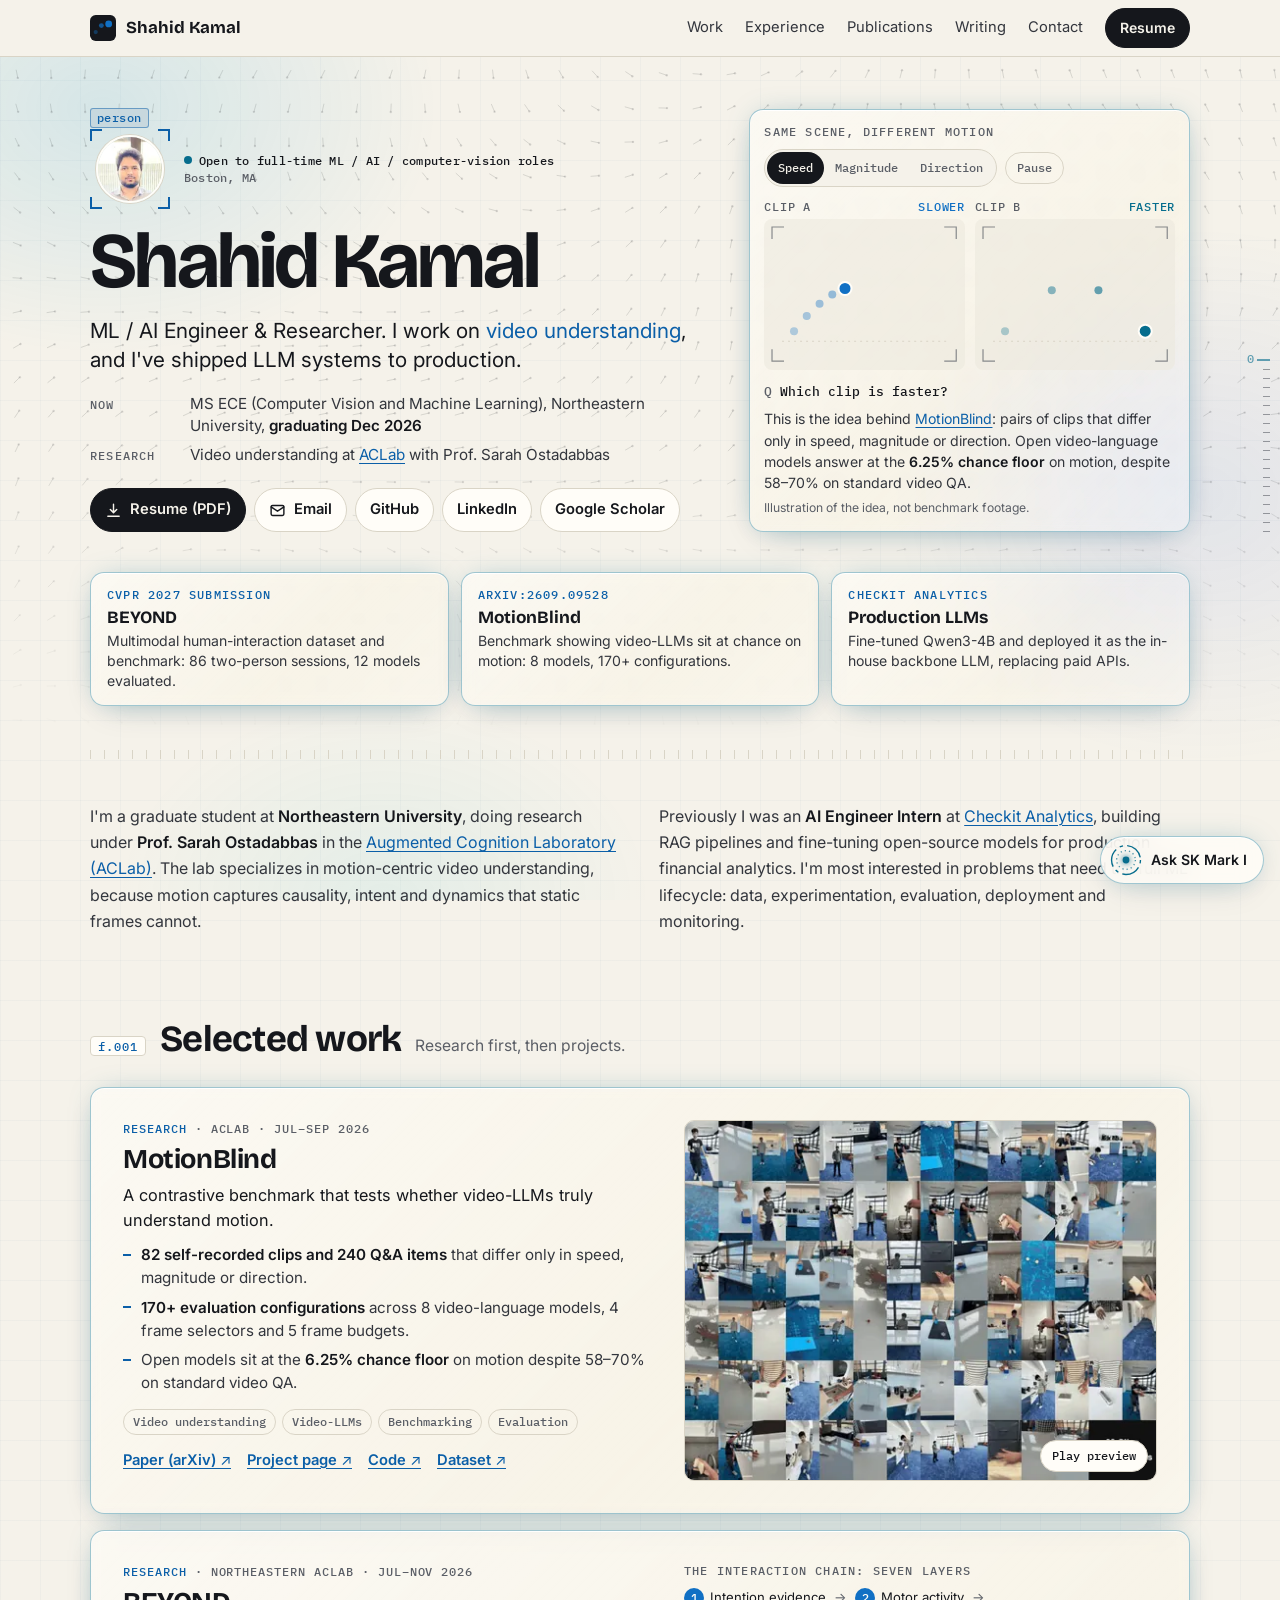
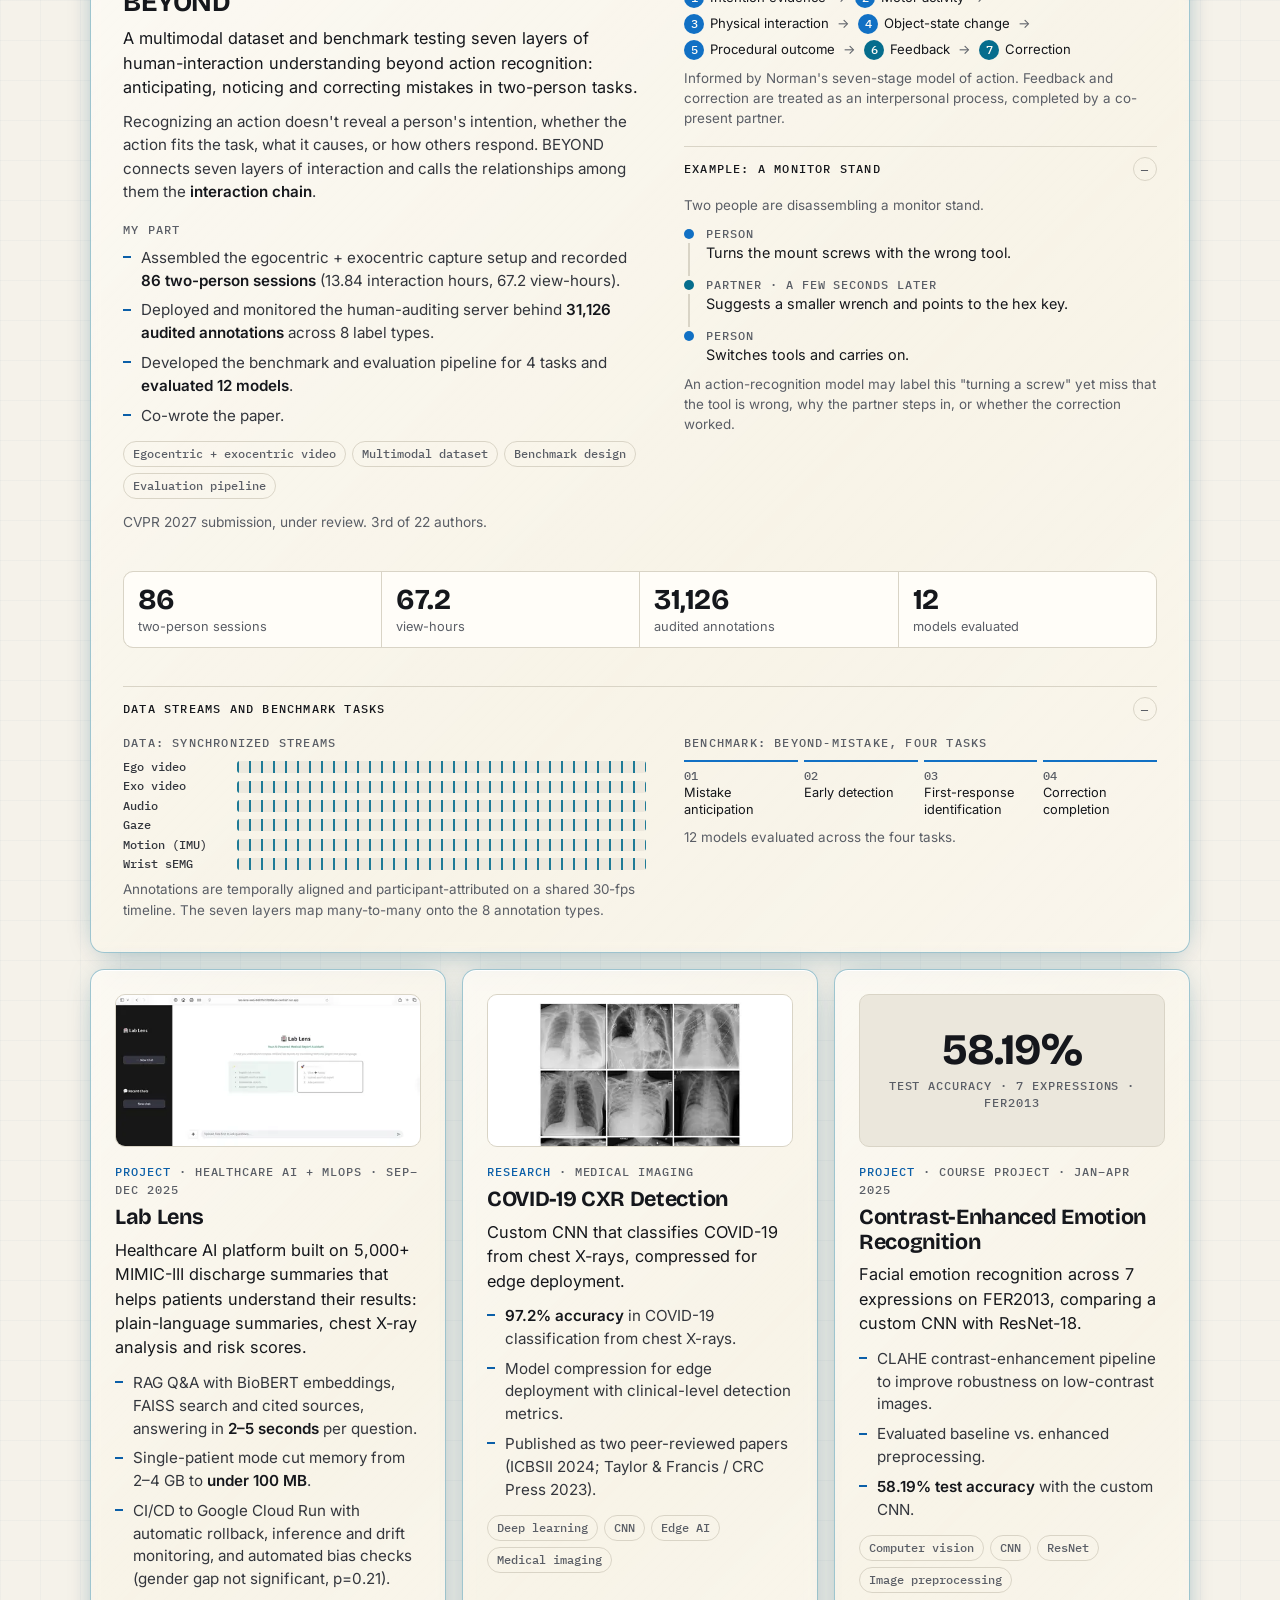
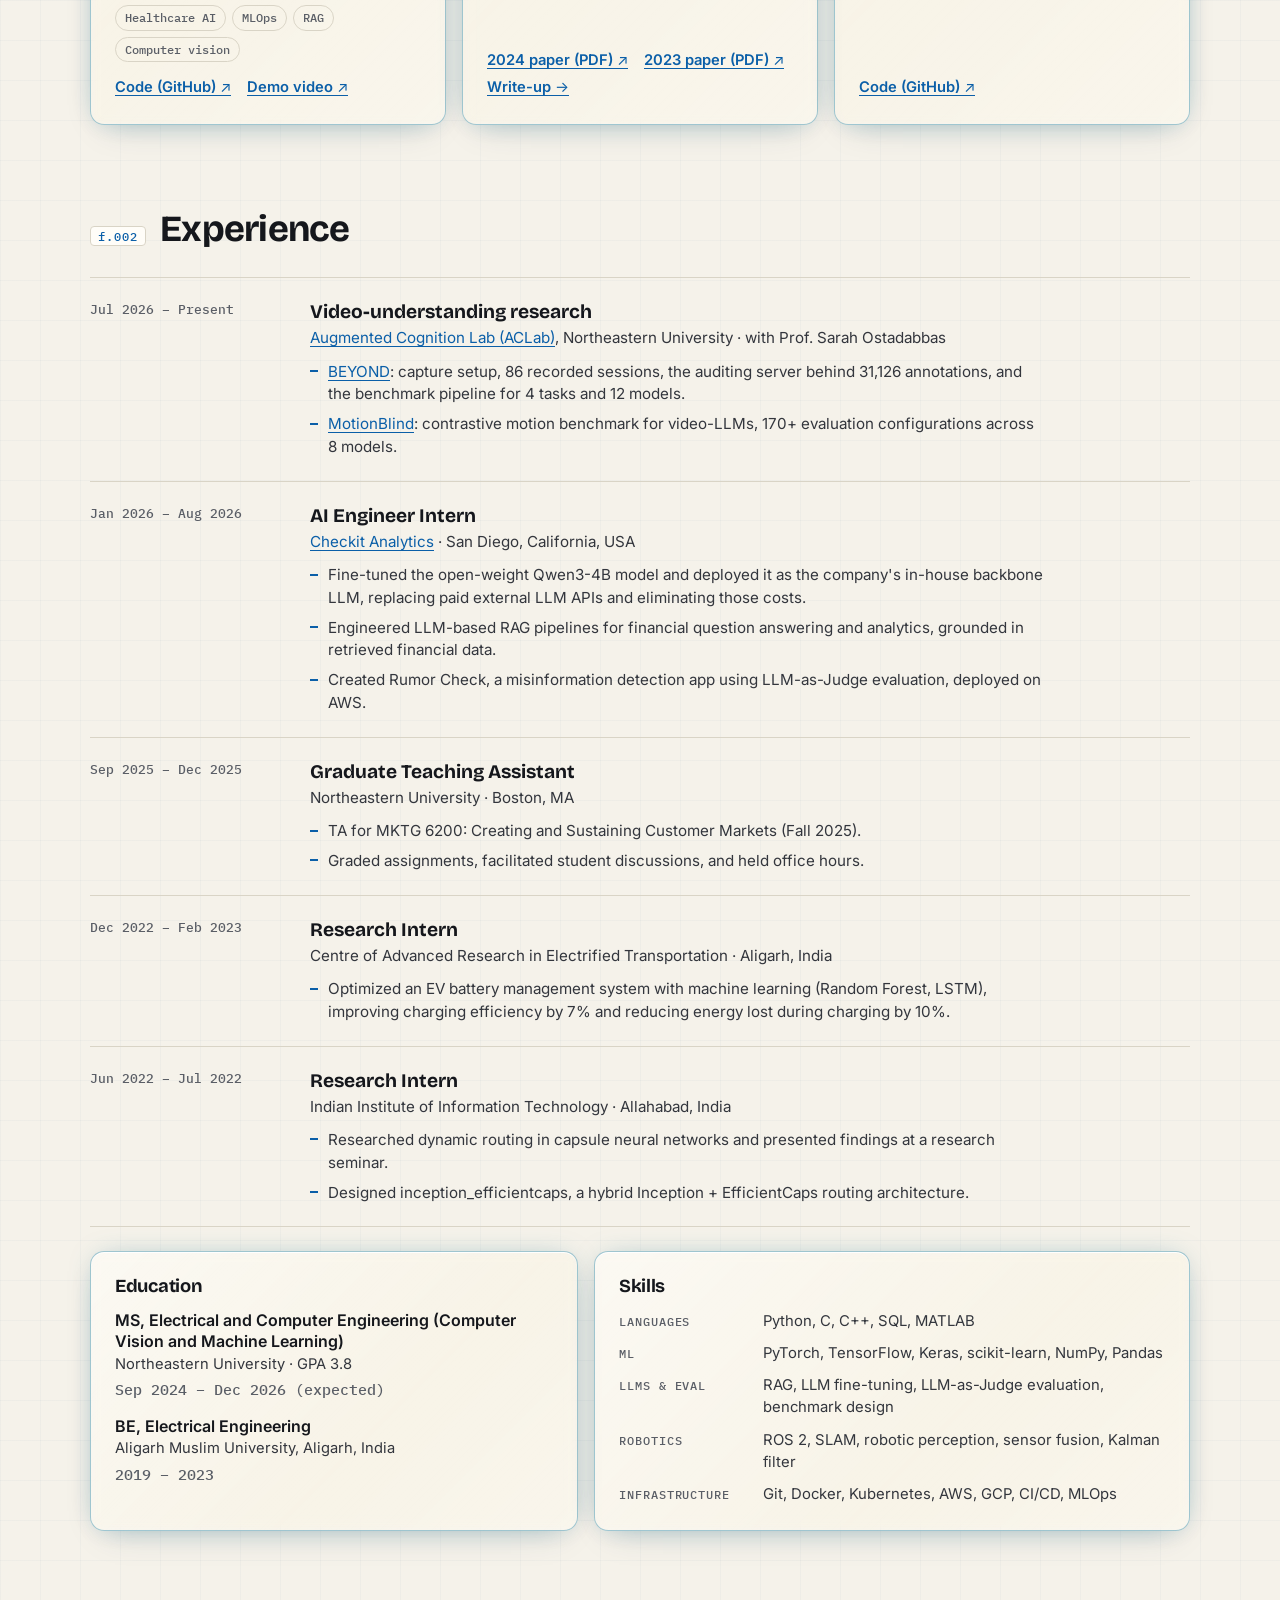
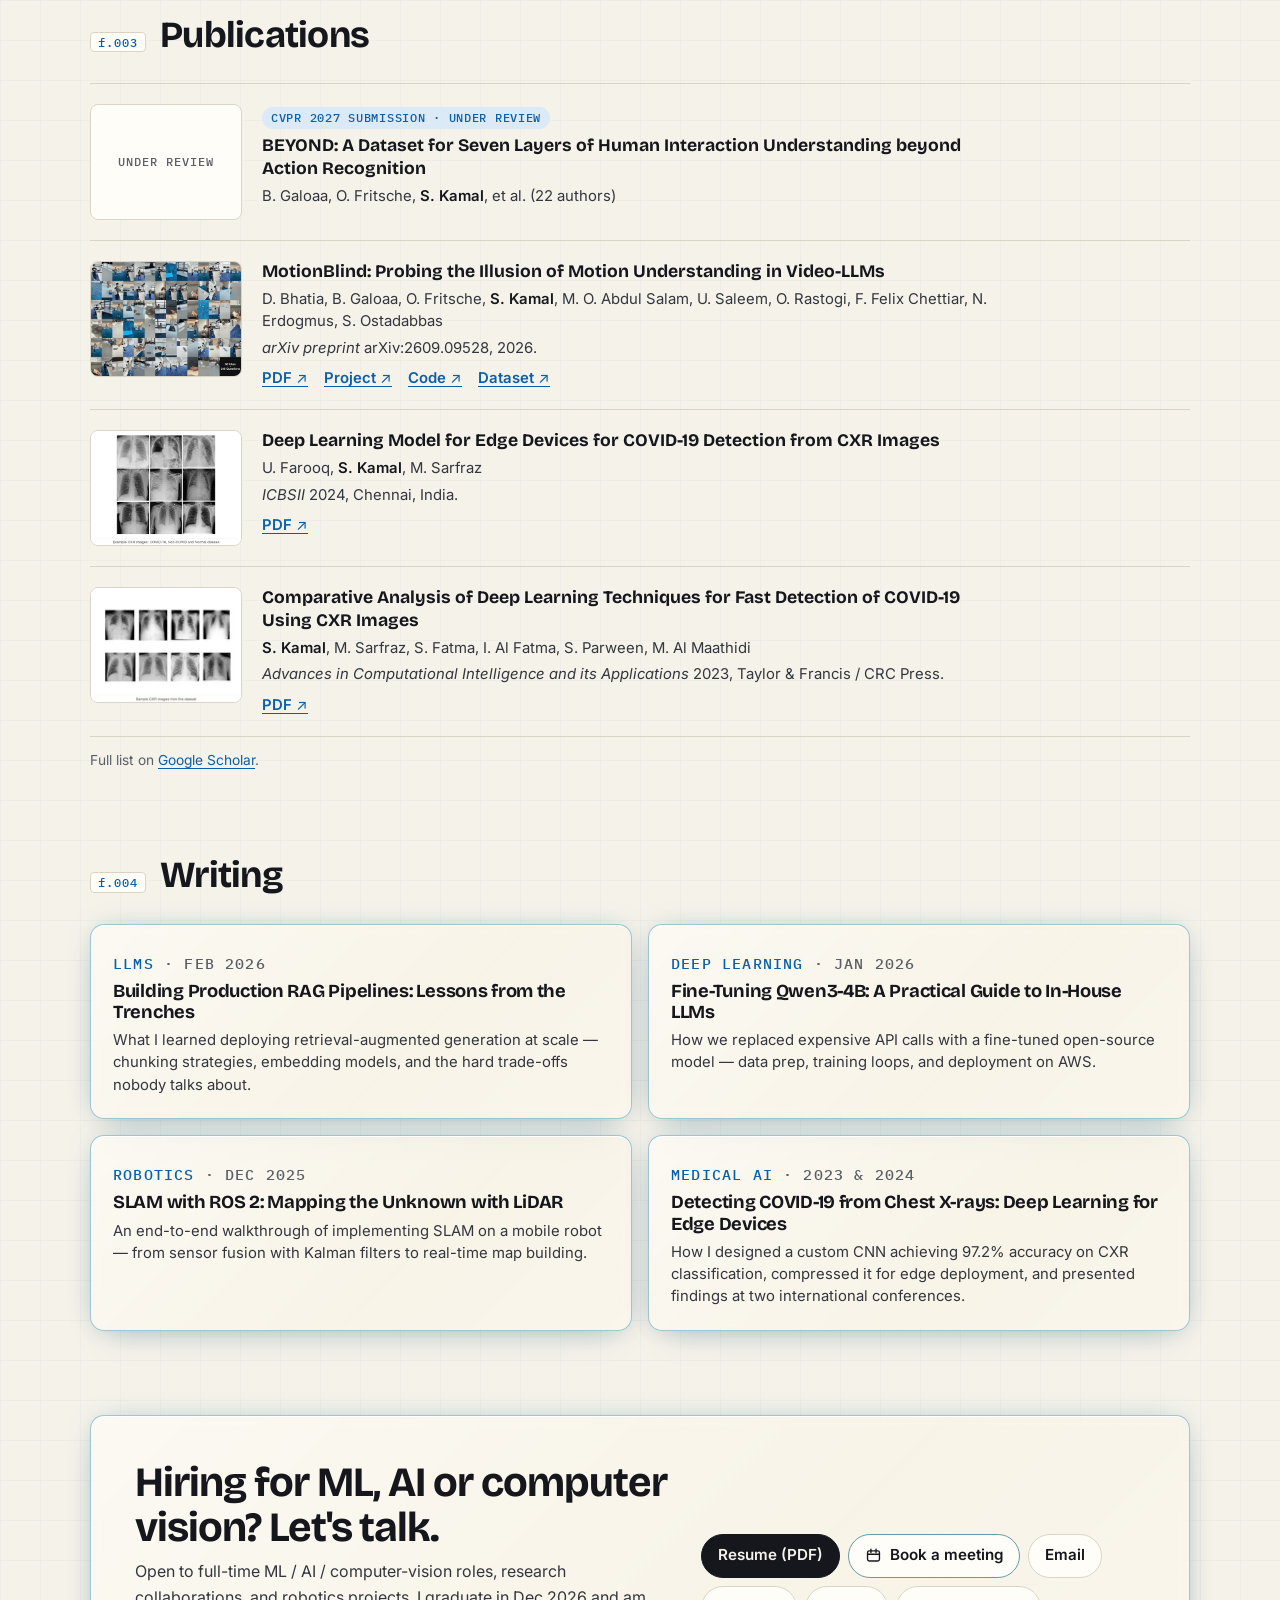
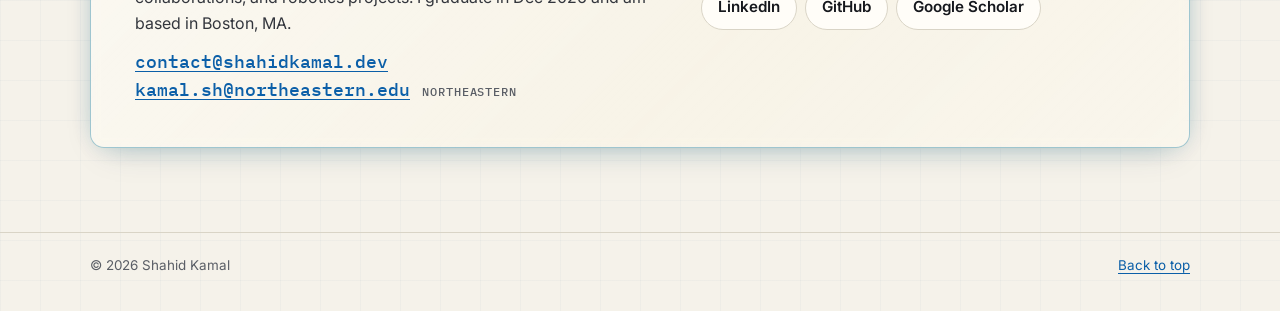
==== commit 94dc733e: "Contact: 'Book a meeting' label to match the chat panel Co-Authored-By: Claude Opus 5.5 <noreply@ant" ====
--- a/index.html
+++ b/index.html
@@ -515,7 +515,7 @@
             </div>
             <div class="cta">
                 <a class="btn btn-primary" href="Resume/Shahid-Kamal-Resume.pdf" target="_blank" rel="noopener" data-pdf>Resume (PDF)</a>
-                <a class="btn btn-book" href="https://calendar.app.google/bwwTwATQHtTPxEeZ7" target="_blank" rel="noopener"><svg viewBox="0 0 20 20" aria-hidden="true"><rect x="3" y="4.5" width="14" height="12" rx="2"/><path d="M3 8.5h14M7 2.5v4M13 2.5v4"/></svg>Book a call</a>
+                <a class="btn btn-book" href="https://calendar.app.google/bwwTwATQHtTPxEeZ7" target="_blank" rel="noopener"><svg viewBox="0 0 20 20" aria-hidden="true"><rect x="3" y="4.5" width="14" height="12" rx="2"/><path d="M3 8.5h14M7 2.5v4M13 2.5v4"/></svg>Book a meeting</a>
                 <a class="btn" href="mailto:contact@shahidkamal.dev">Email</a>
                 <a class="btn" href="https://www.linkedin.com/in/shahidkamal-ml" target="_blank" rel="noopener">LinkedIn</a>
                 <a class="btn" href="https://github.com/shahidkamal-ml" target="_blank" rel="noopener">GitHub</a>
@@ -535,6 +535,6 @@
 </footer>
 
 <script src="assets/site.js?v=202611211200" defer></script>
-<script src="assets/chat.js?v=202611211615" defer data-endpoint="https://sk-mark-i.sk-mark-i.workers.dev/chat"></script>
+<script src="assets/chat.js?v=202611211630" defer data-endpoint="https://sk-mark-i.sk-mark-i.workers.dev/chat"></script>
 </body>
 </html>
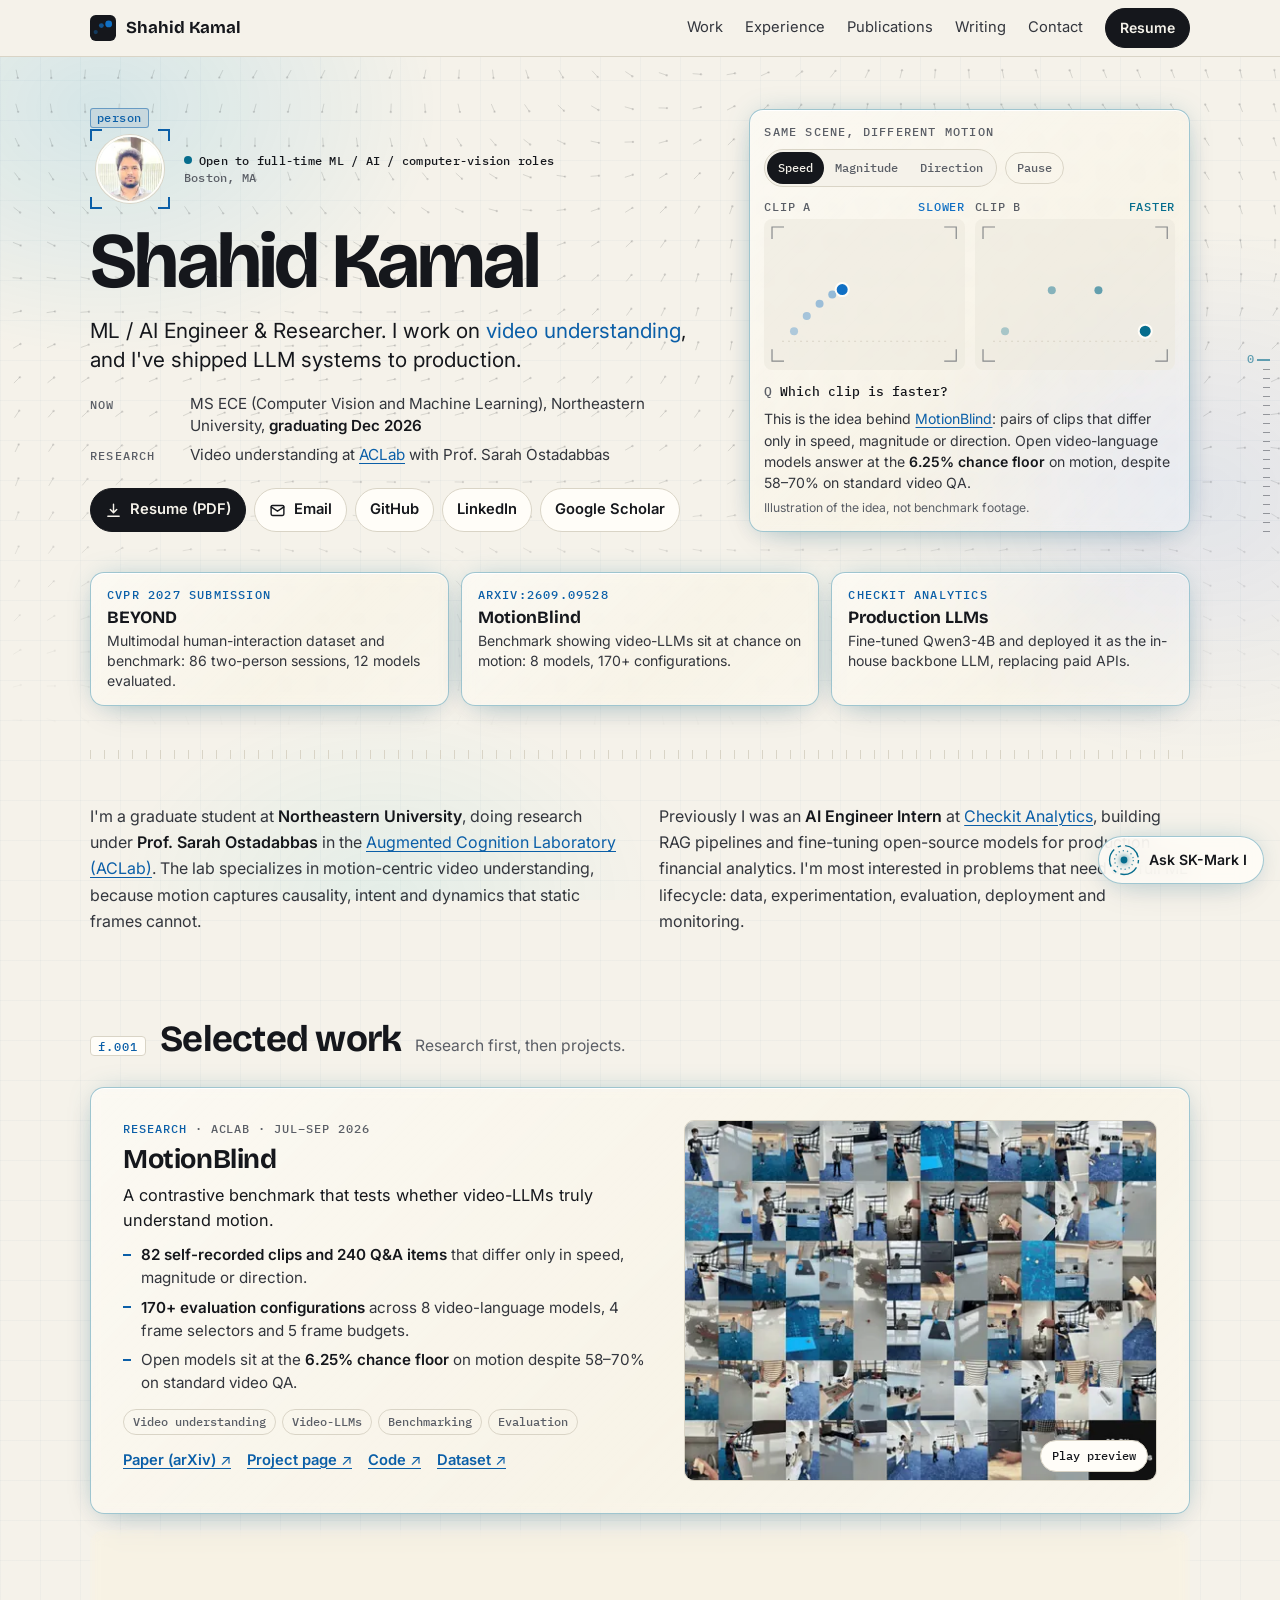
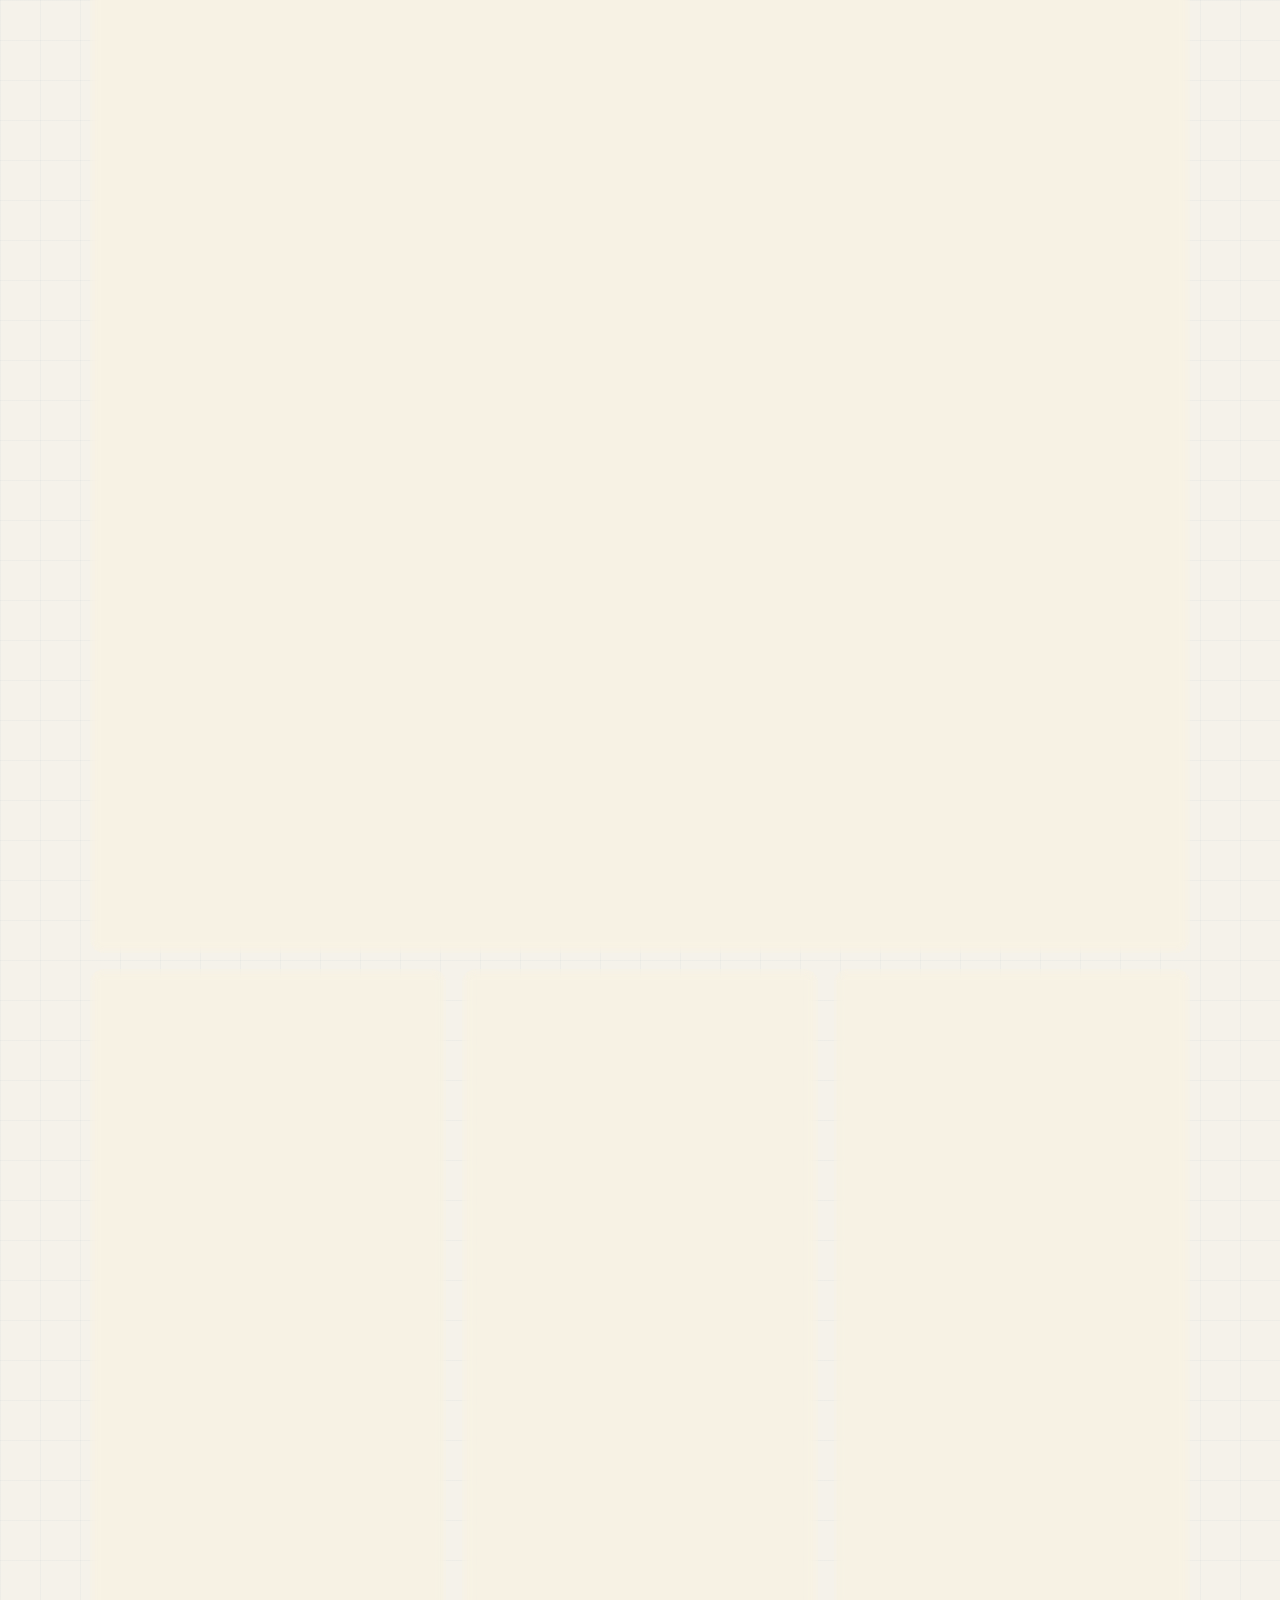
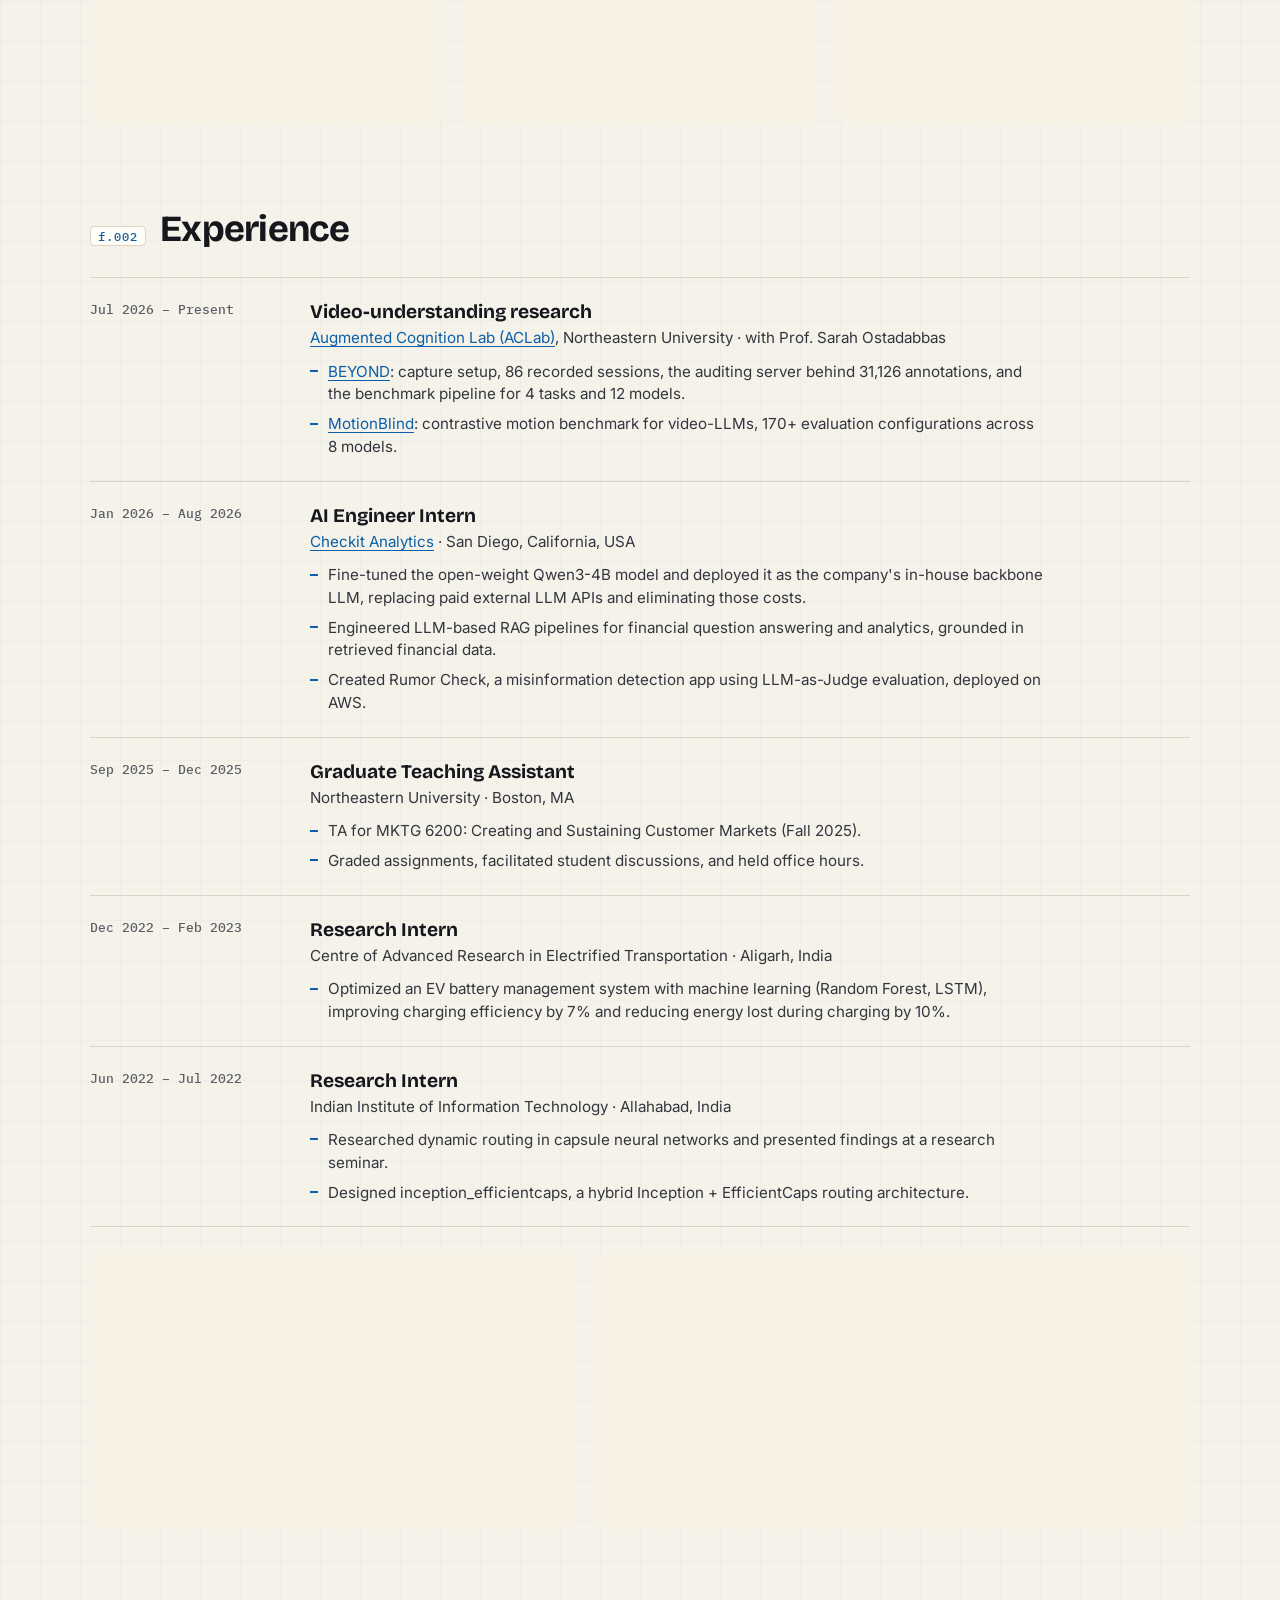
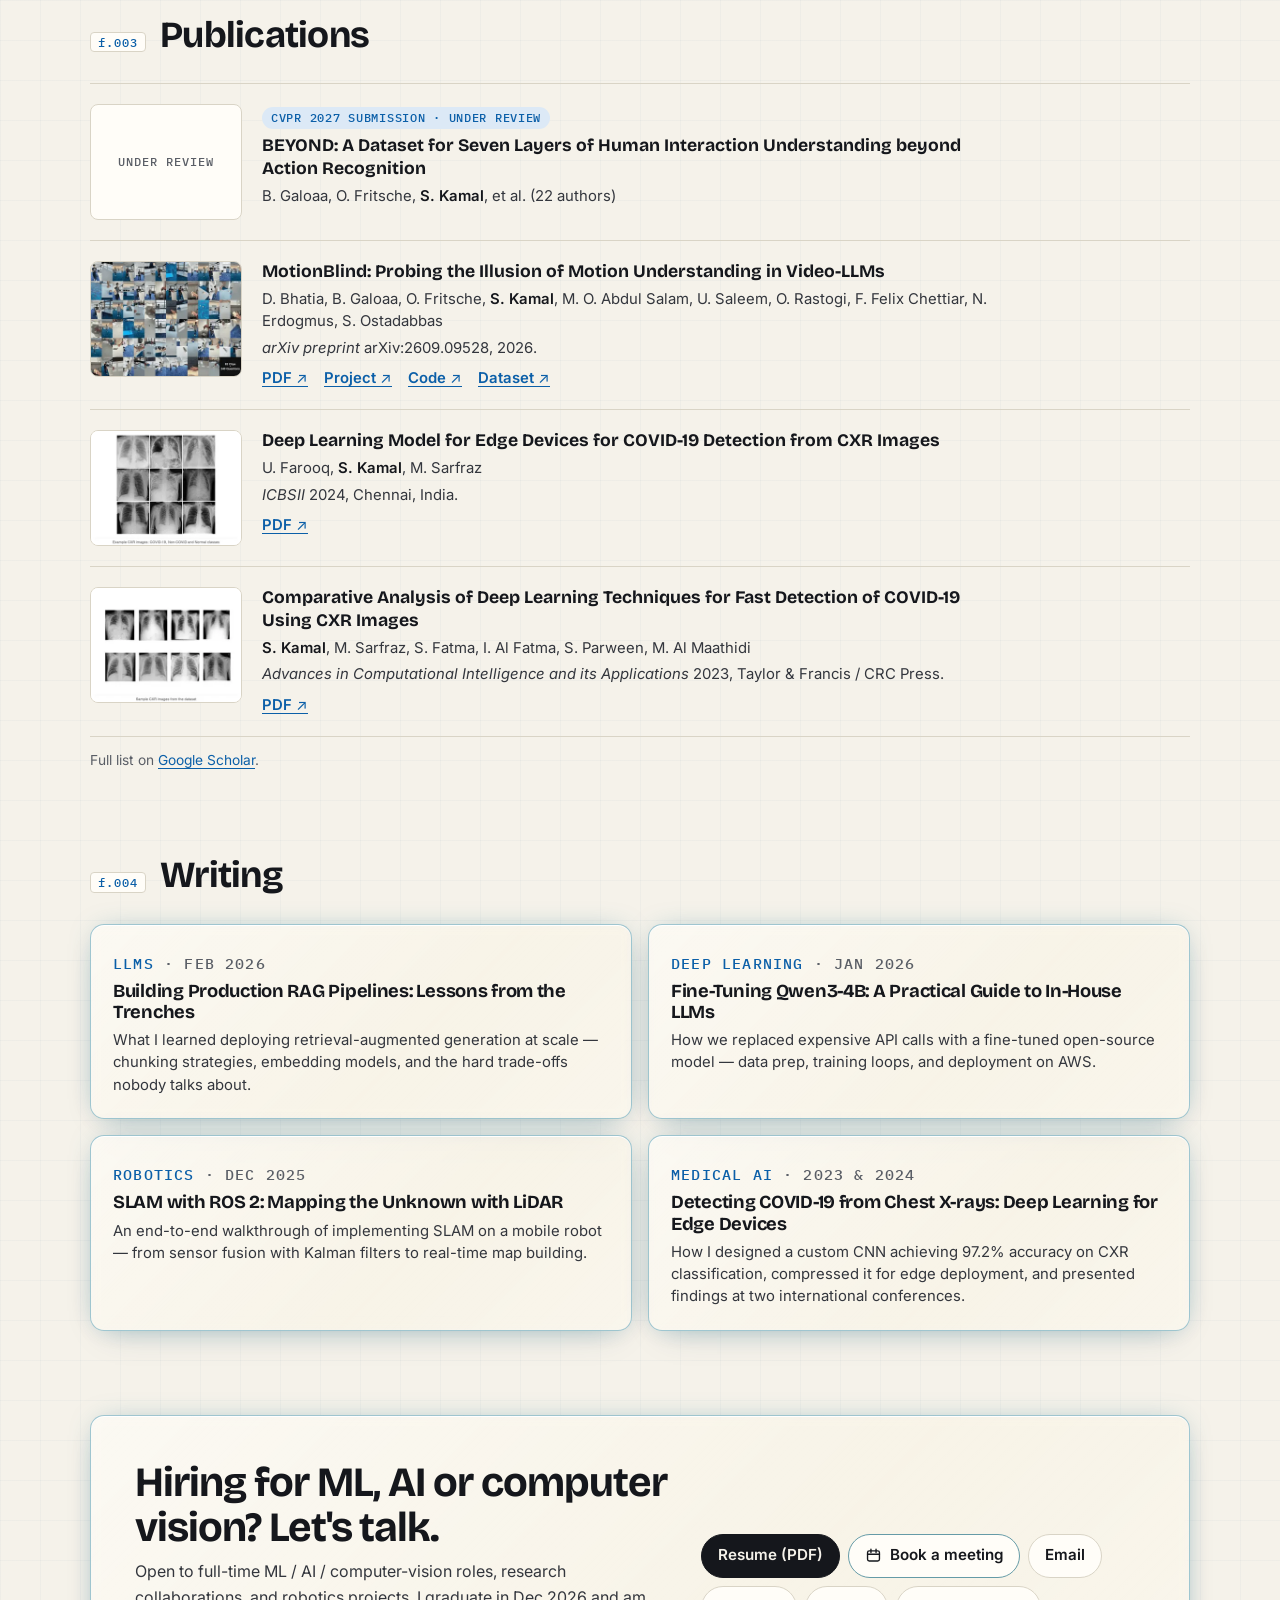
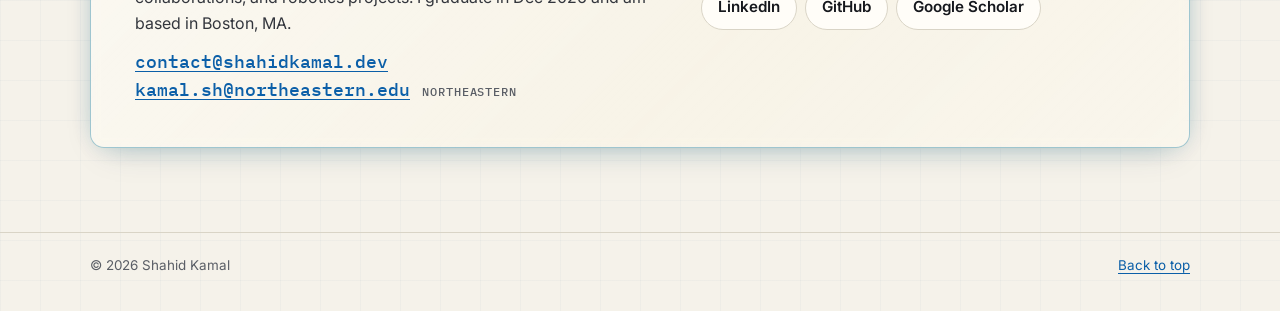
==== commit de3d3e8d: "Rename the assistant to SK-Mark I Co-Authored-By: Claude Opus 5.5 <noreply@anthropic.com> Claude-Ses" ====
--- a/index.html
+++ b/index.html
@@ -535,6 +535,6 @@
 </footer>
 
 <script src="assets/site.js?v=202611211200" defer></script>
-<script src="assets/chat.js?v=202611211630" defer data-endpoint="https://sk-mark-i.sk-mark-i.workers.dev/chat"></script>
+<script src="assets/chat.js?v=202611211700" defer data-endpoint="https://sk-mark-i.sk-mark-i.workers.dev/chat"></script>
 </body>
 </html>
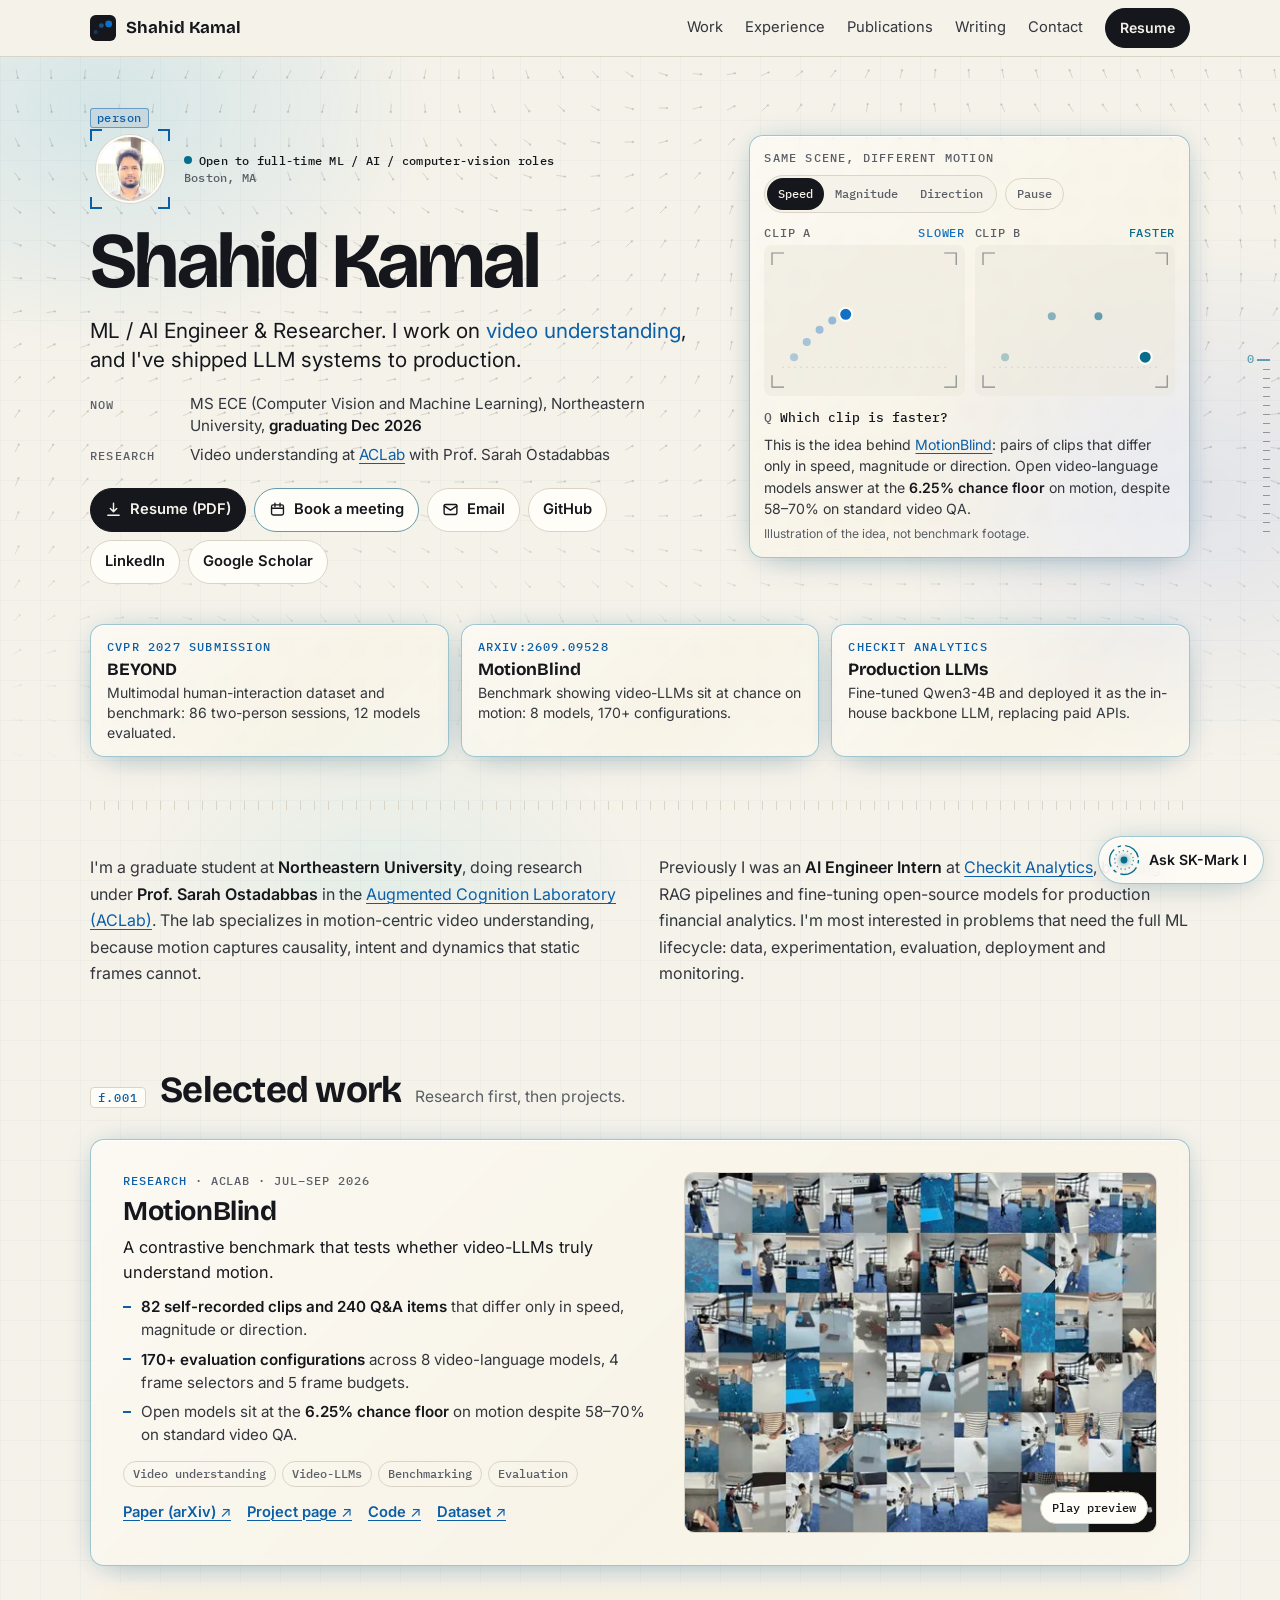
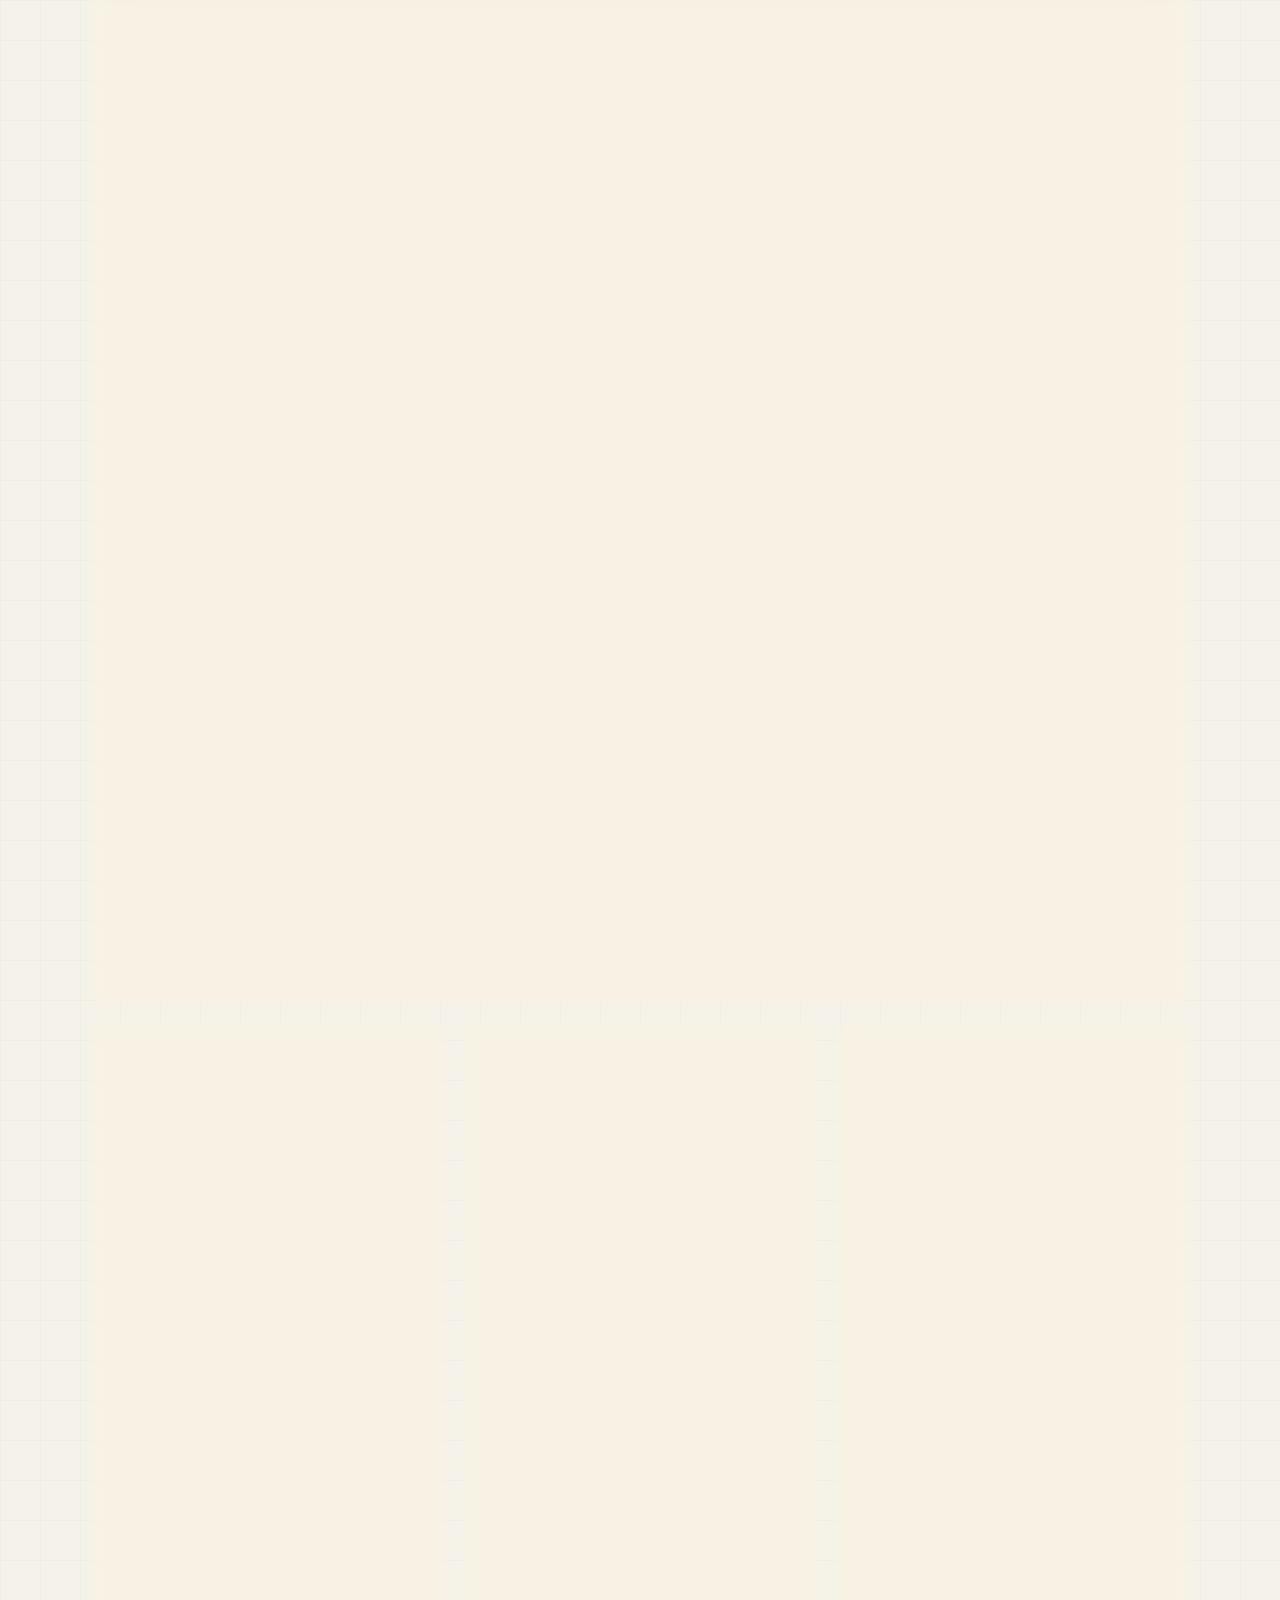
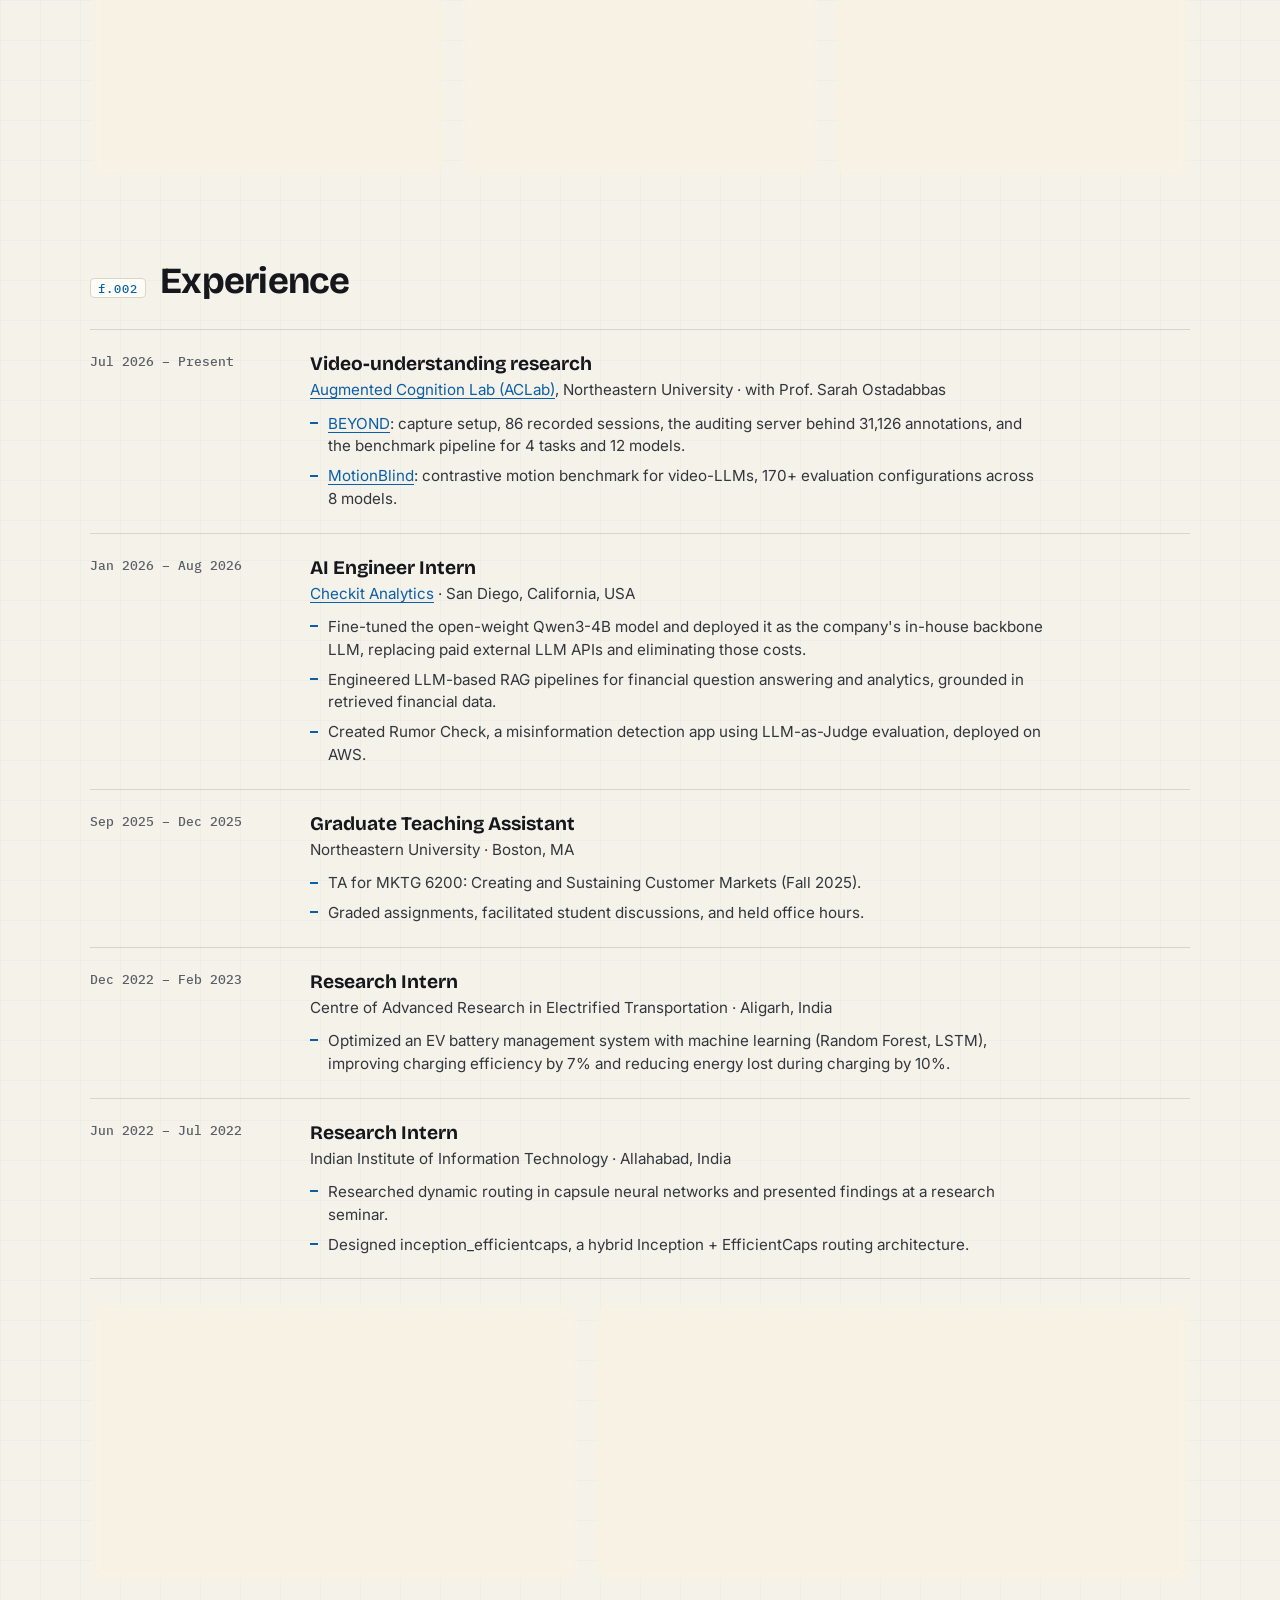
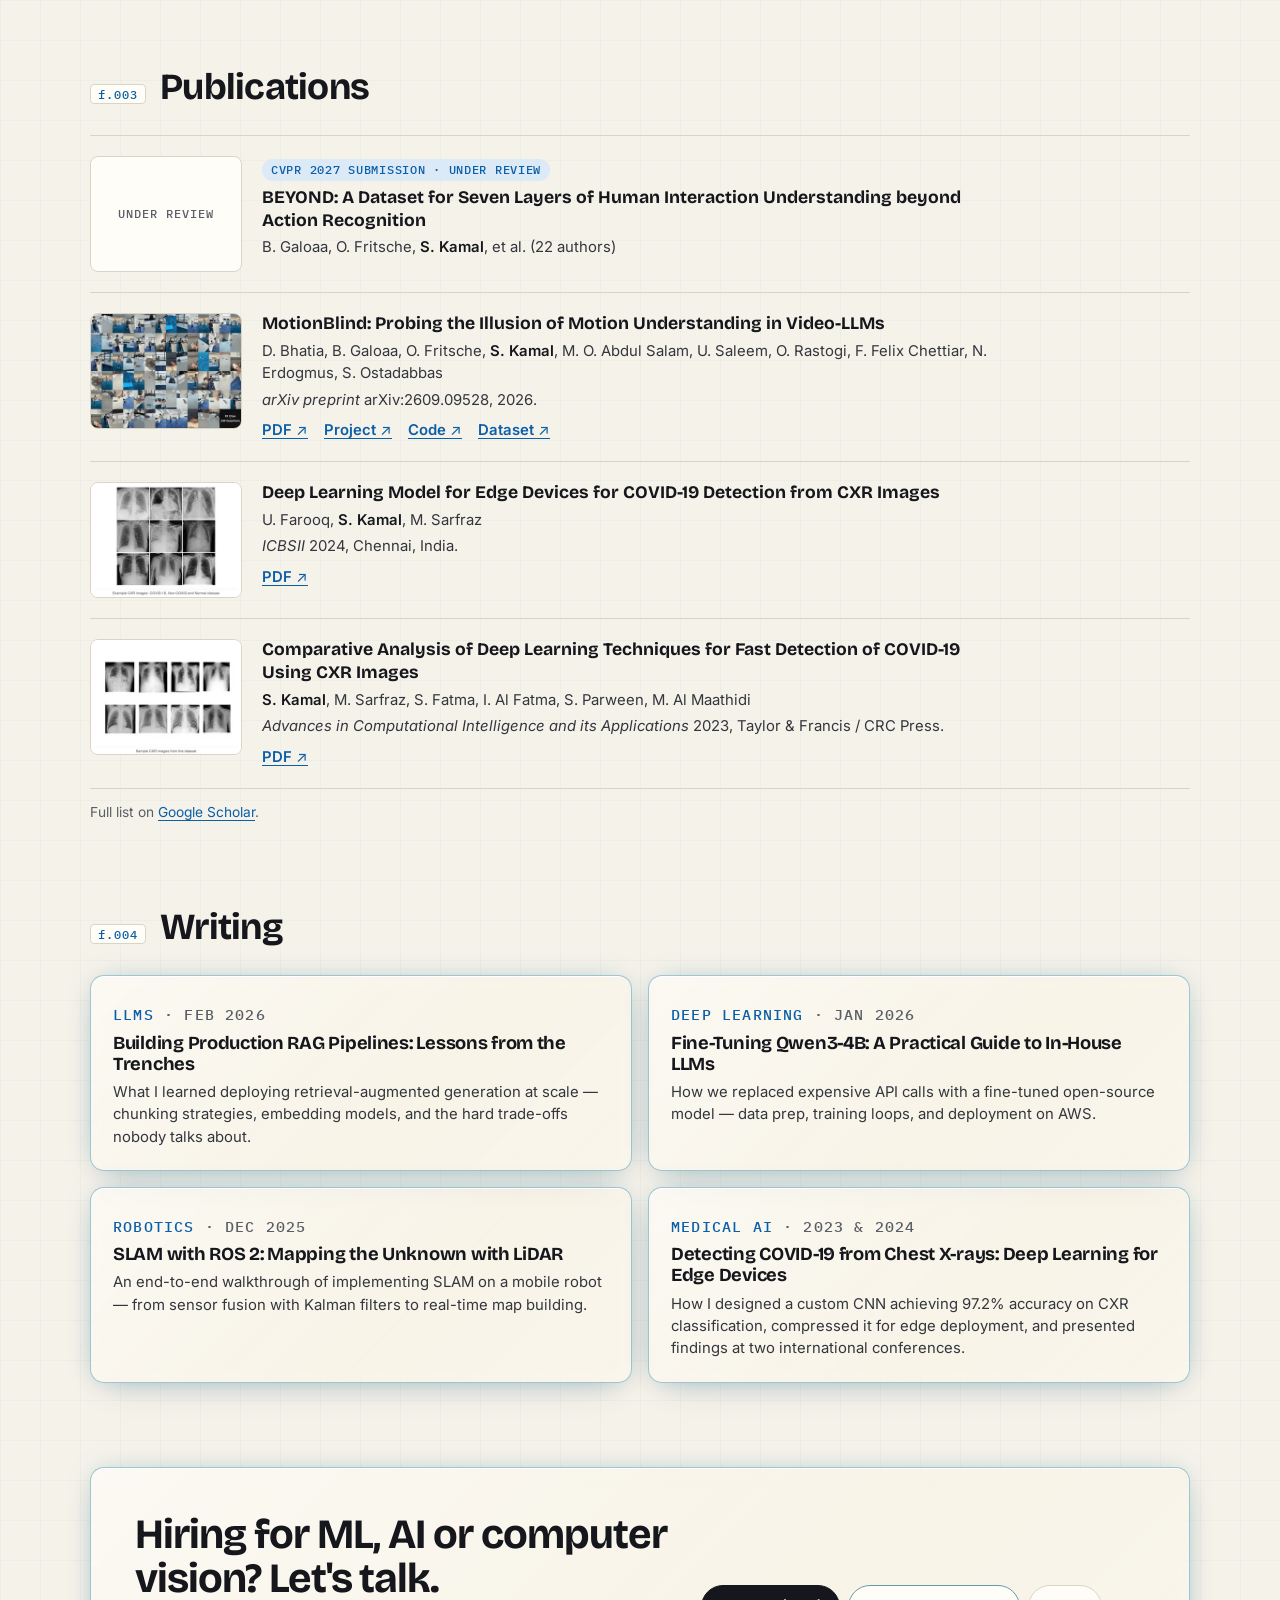
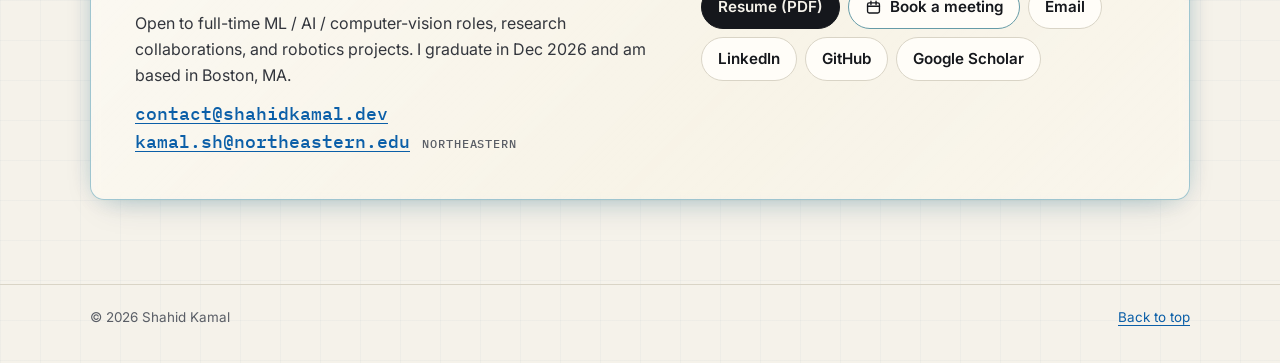
==== commit 84ecb7d5: "Hero: Book a meeting button next to Resume Co-Authored-By: Claude Opus 5.5 <noreply@anthropic.com> C" ====
--- a/index.html
+++ b/index.html
@@ -104,6 +104,7 @@
                         <svg viewBox="0 0 24 24" fill="none" stroke="currentColor" stroke-width="2" stroke-linecap="round" stroke-linejoin="round" aria-hidden="true"><path d="M12 3v12m0 0-4.5-4.5M12 15l4.5-4.5M4 20h16"/></svg>
                         Resume (PDF)
                     </a>
+                    <a class="btn btn-book" href="https://calendar.app.google/bwwTwATQHtTPxEeZ7" target="_blank" rel="noopener"><svg viewBox="0 0 20 20" aria-hidden="true"><rect x="3" y="4.5" width="14" height="12" rx="2"/><path d="M3 8.5h14M7 2.5v4M13 2.5v4"/></svg>Book a meeting</a>
                     <a class="btn" href="mailto:contact@shahidkamal.dev">
                         <svg viewBox="0 0 24 24" fill="none" stroke="currentColor" stroke-width="2" stroke-linecap="round" stroke-linejoin="round" aria-hidden="true"><rect x="3" y="5" width="18" height="14" rx="2"/><path d="m3 7 9 6 9-6"/></svg>
                         Email
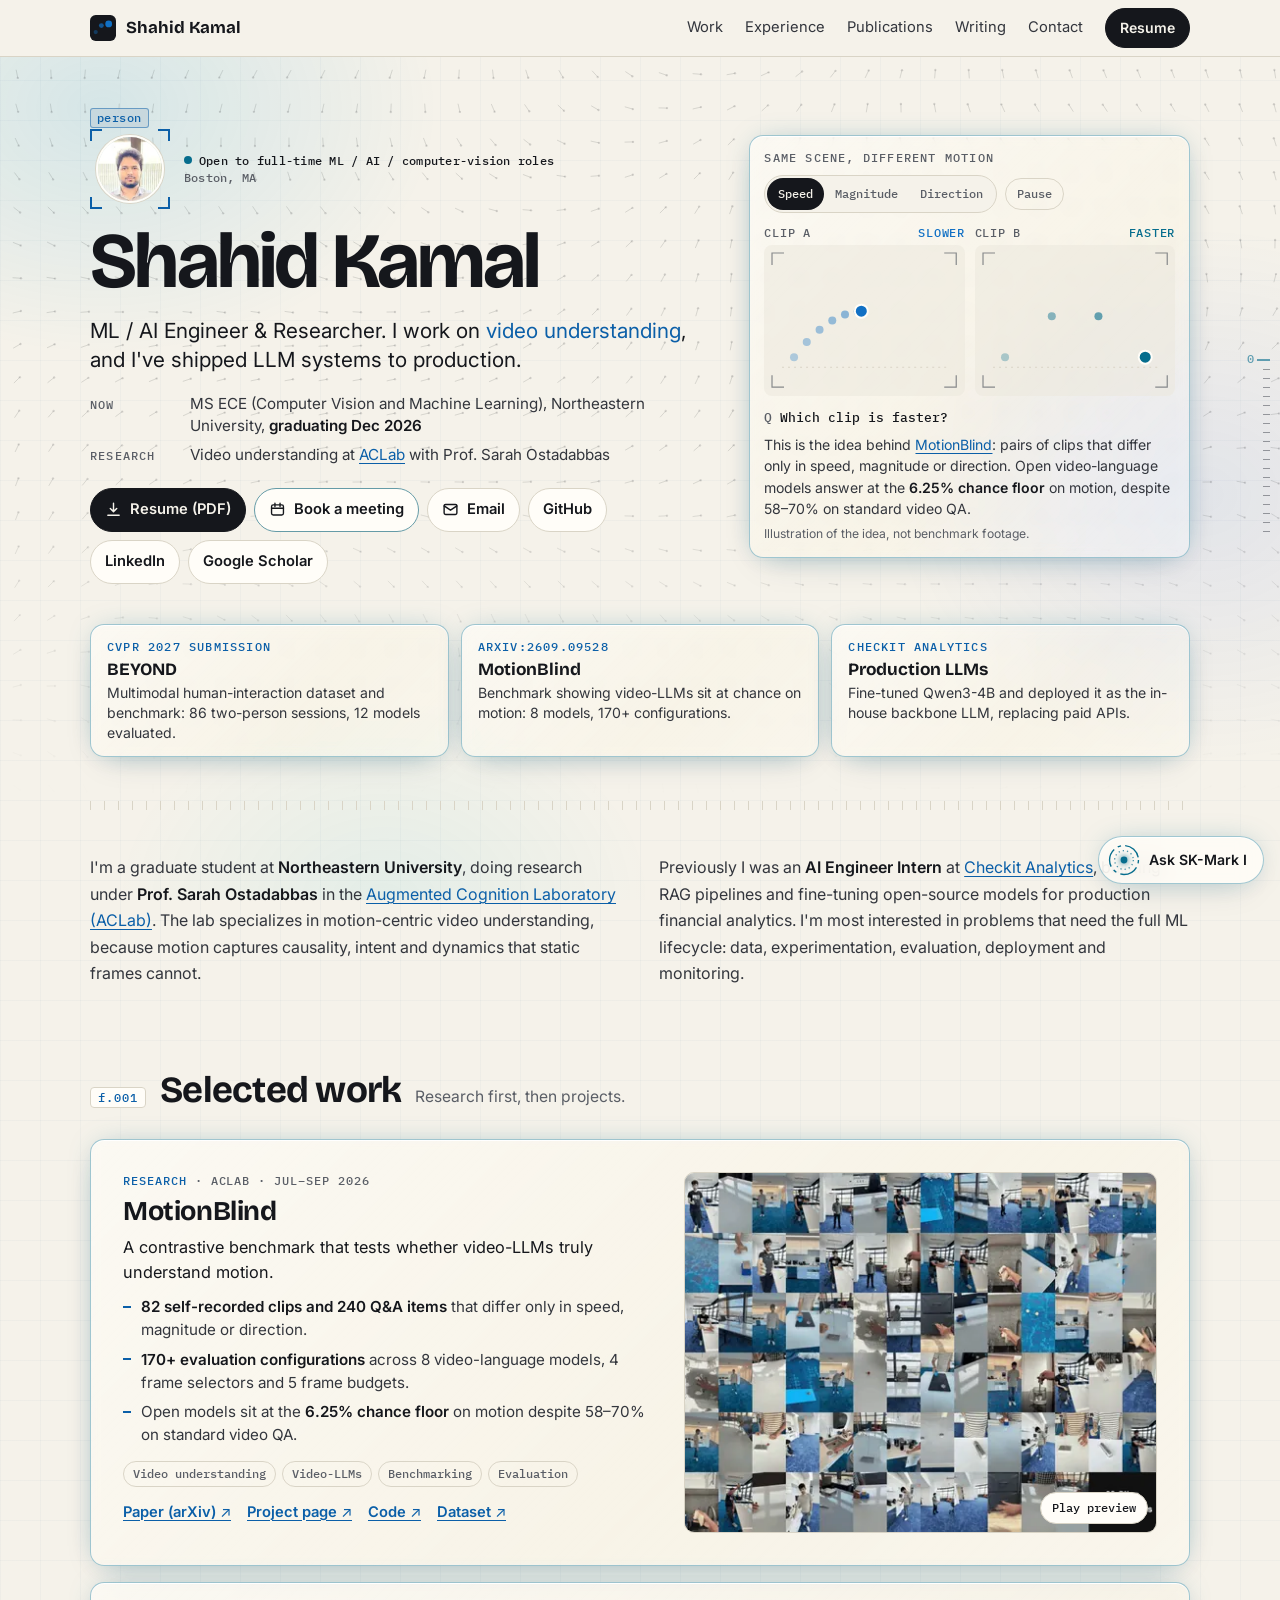
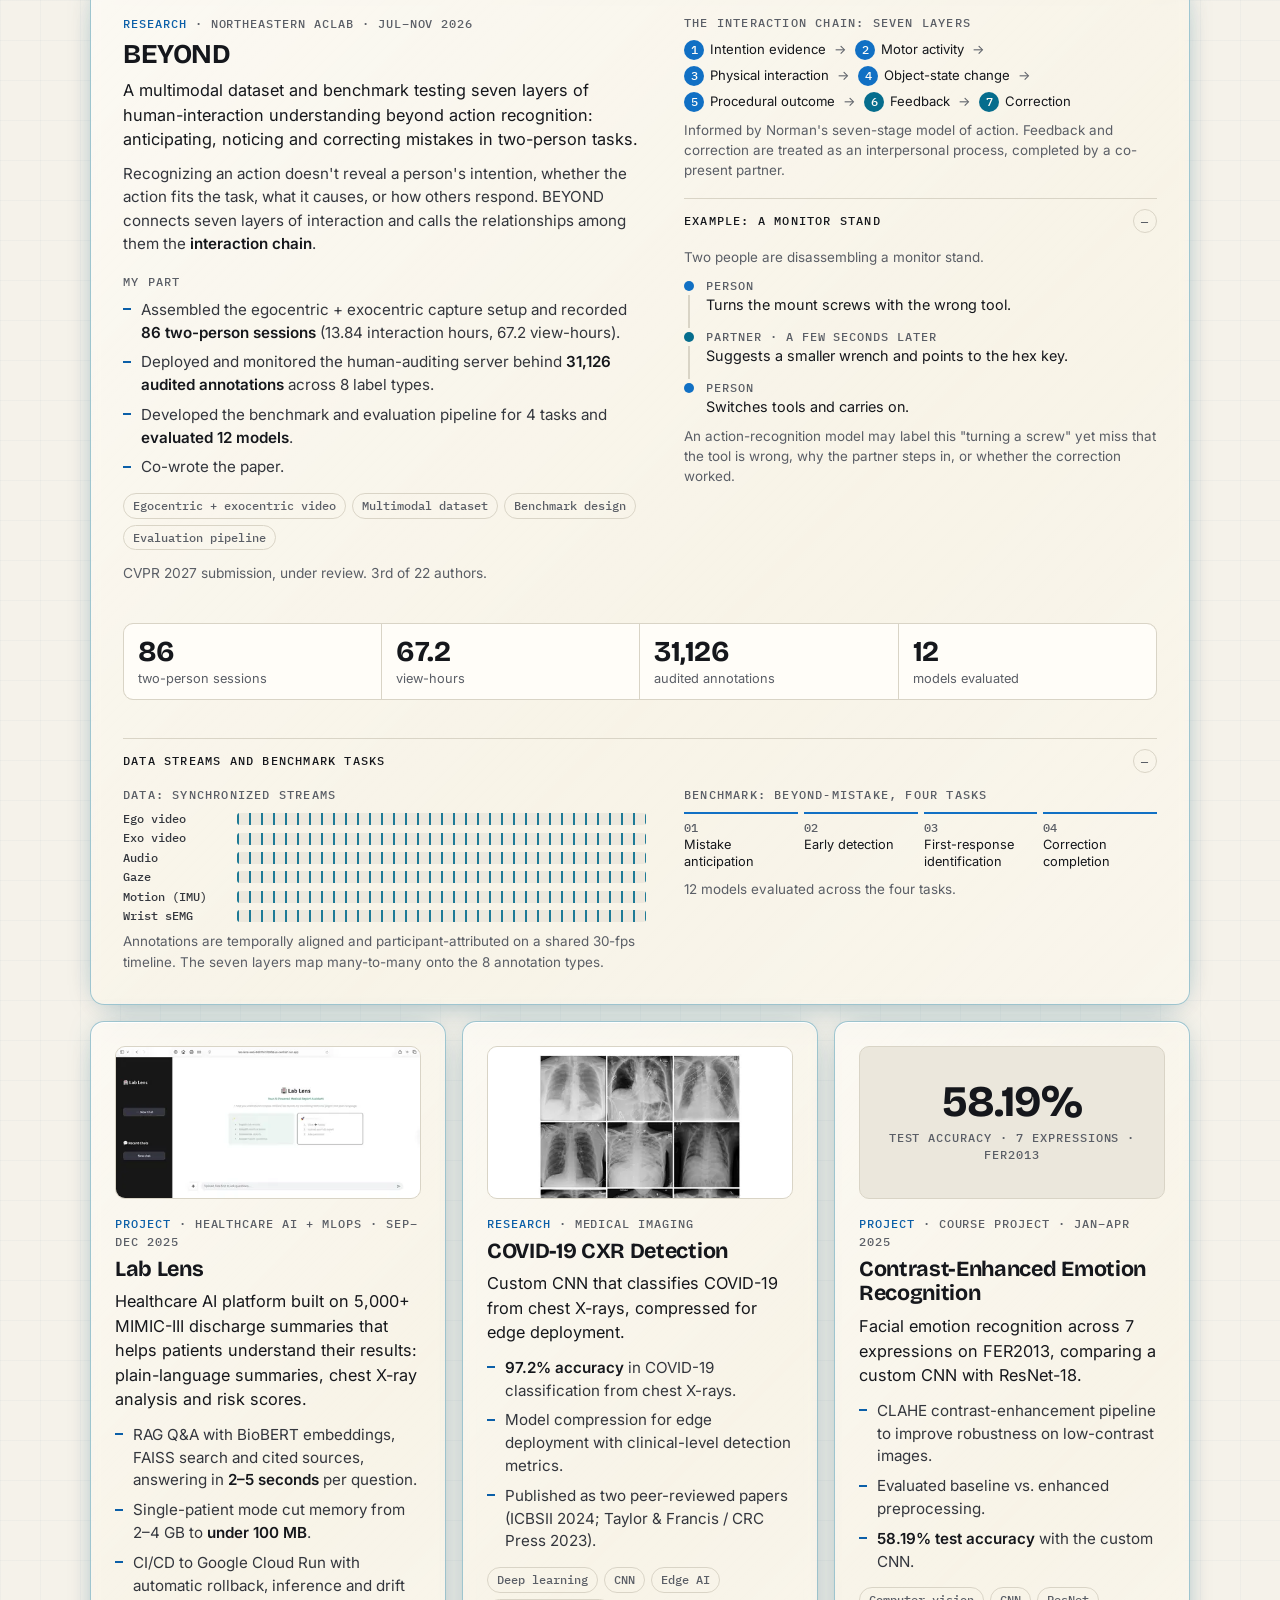
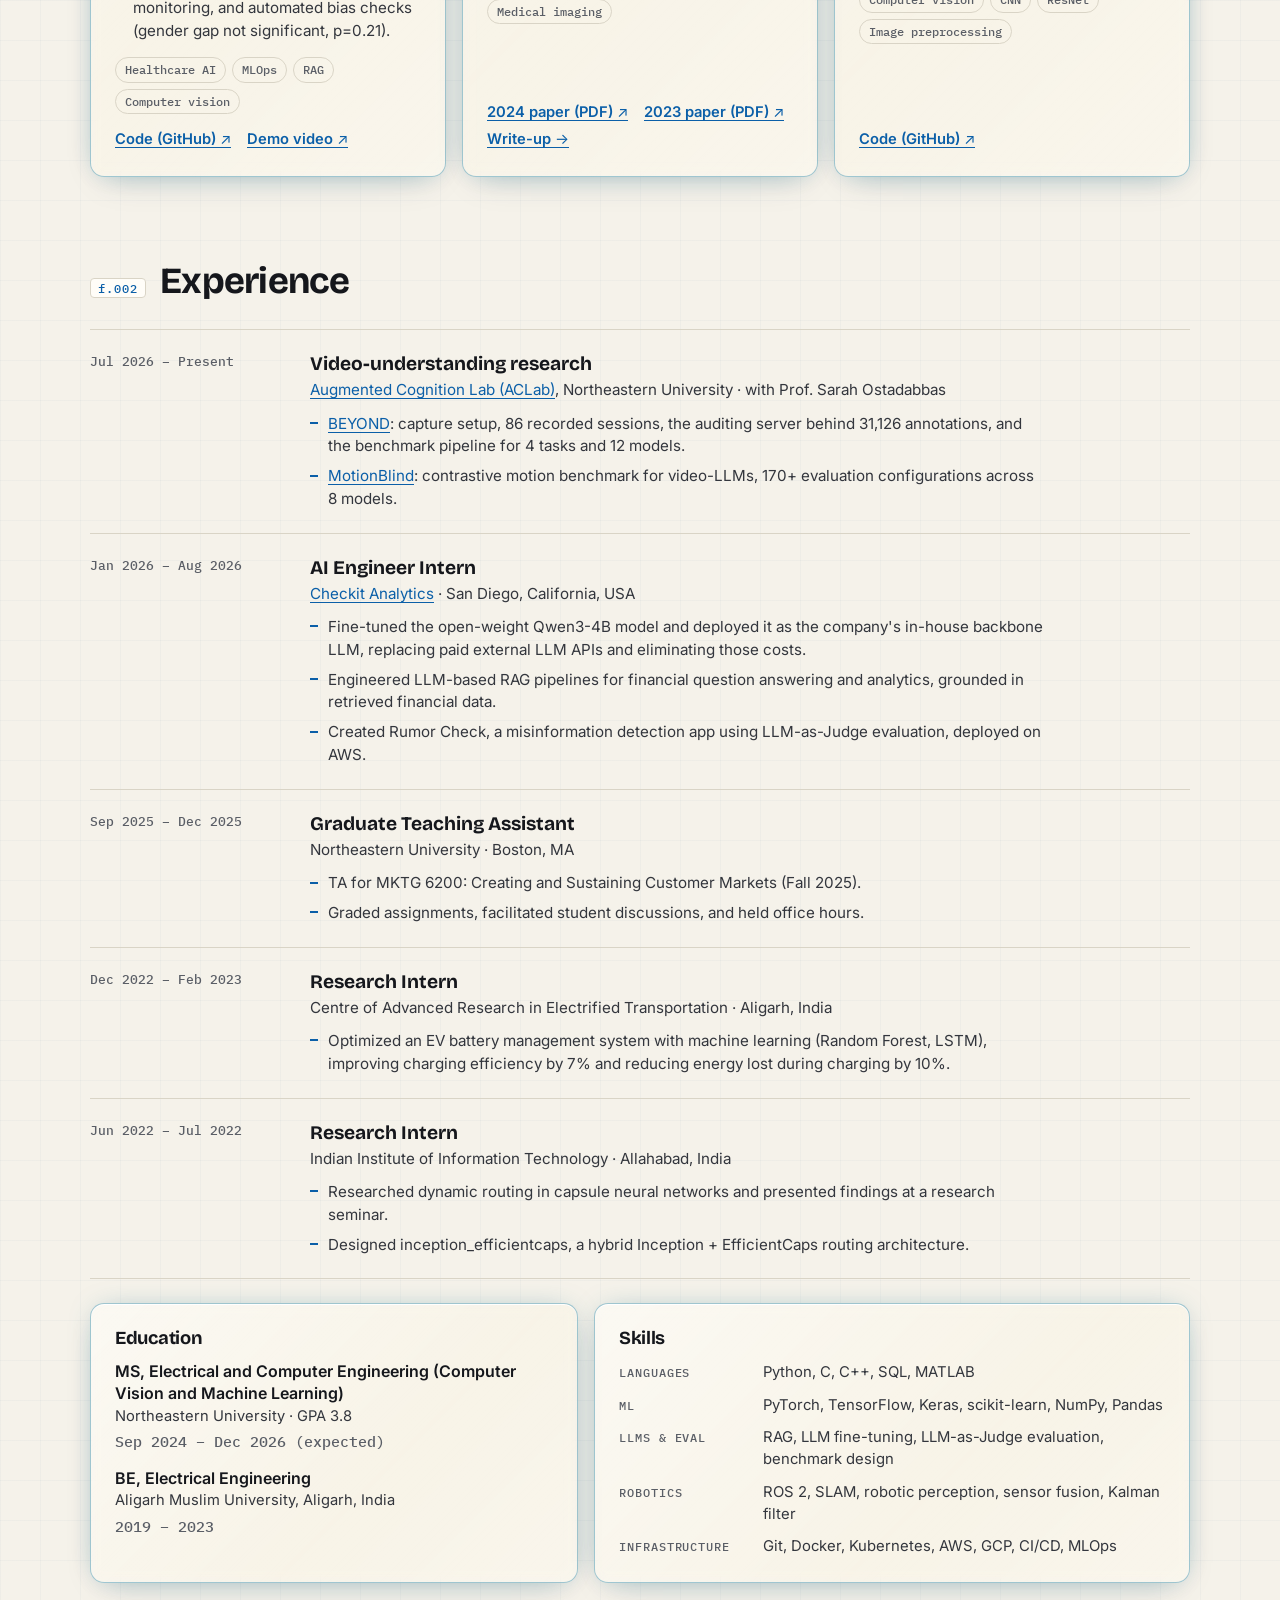
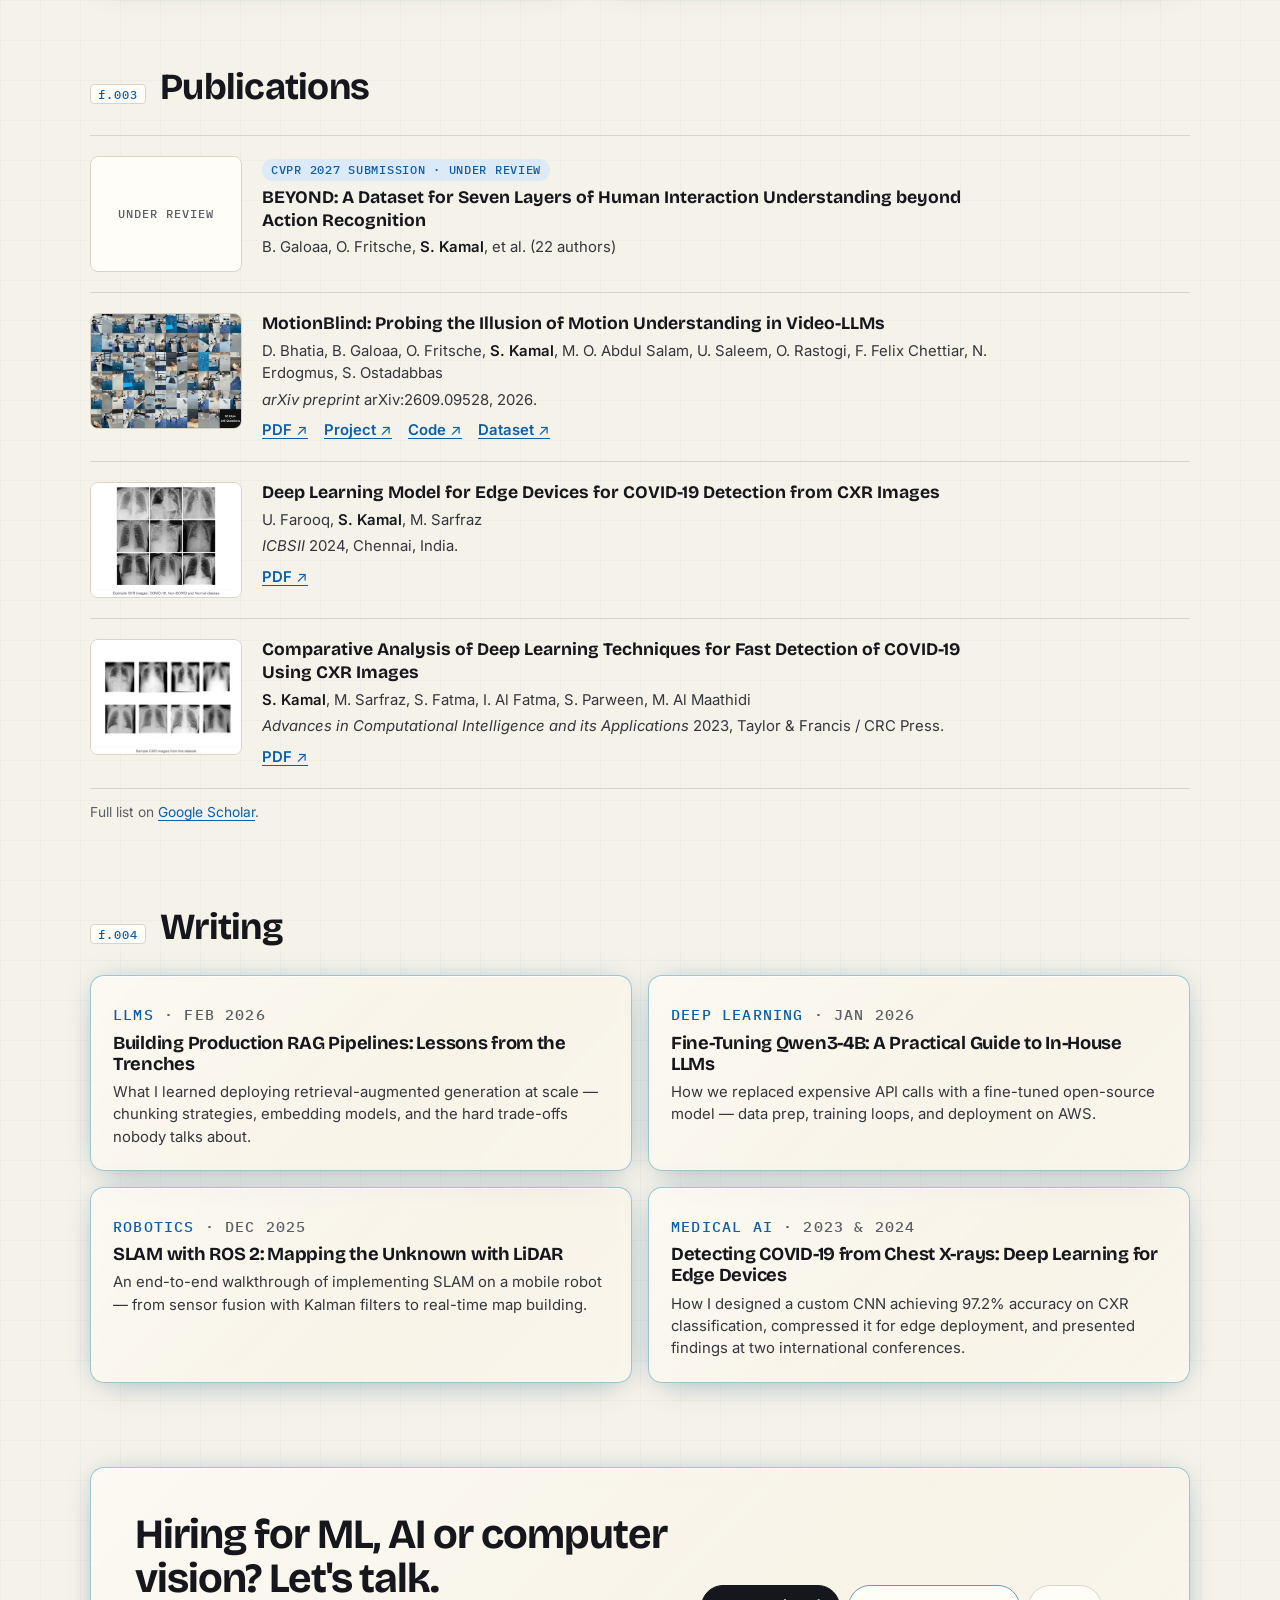
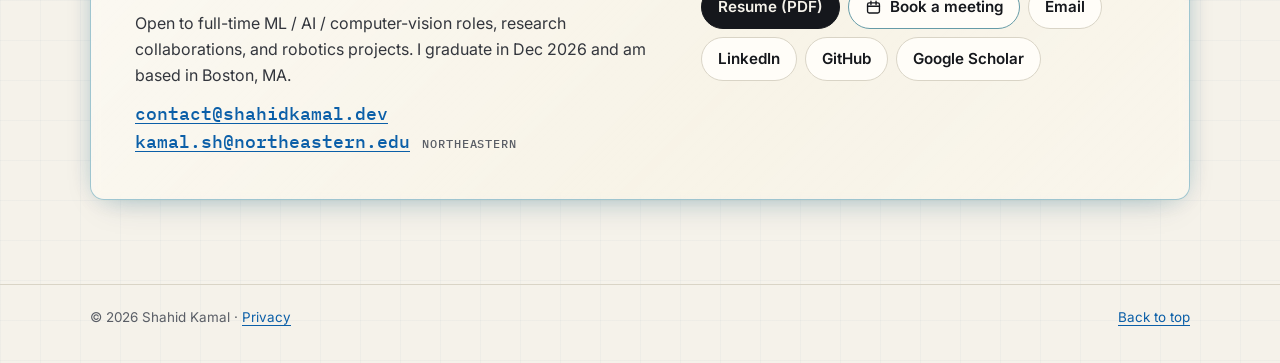
==== commit f32e33be: "Privacy policy page (needed for the Google Calendar booking app), linked from the footer Co-Authored" ====
--- a/index.html
+++ b/index.html
@@ -530,7 +530,7 @@
 
 <footer class="site-footer">
     <div class="wrap">
-        <span>© 2026 Shahid Kamal</span>
+        <span>© 2026 Shahid Kamal · <a href="privacy.html">Privacy</a></span>
         <a href="#top">Back to top</a>
     </div>
 </footer>
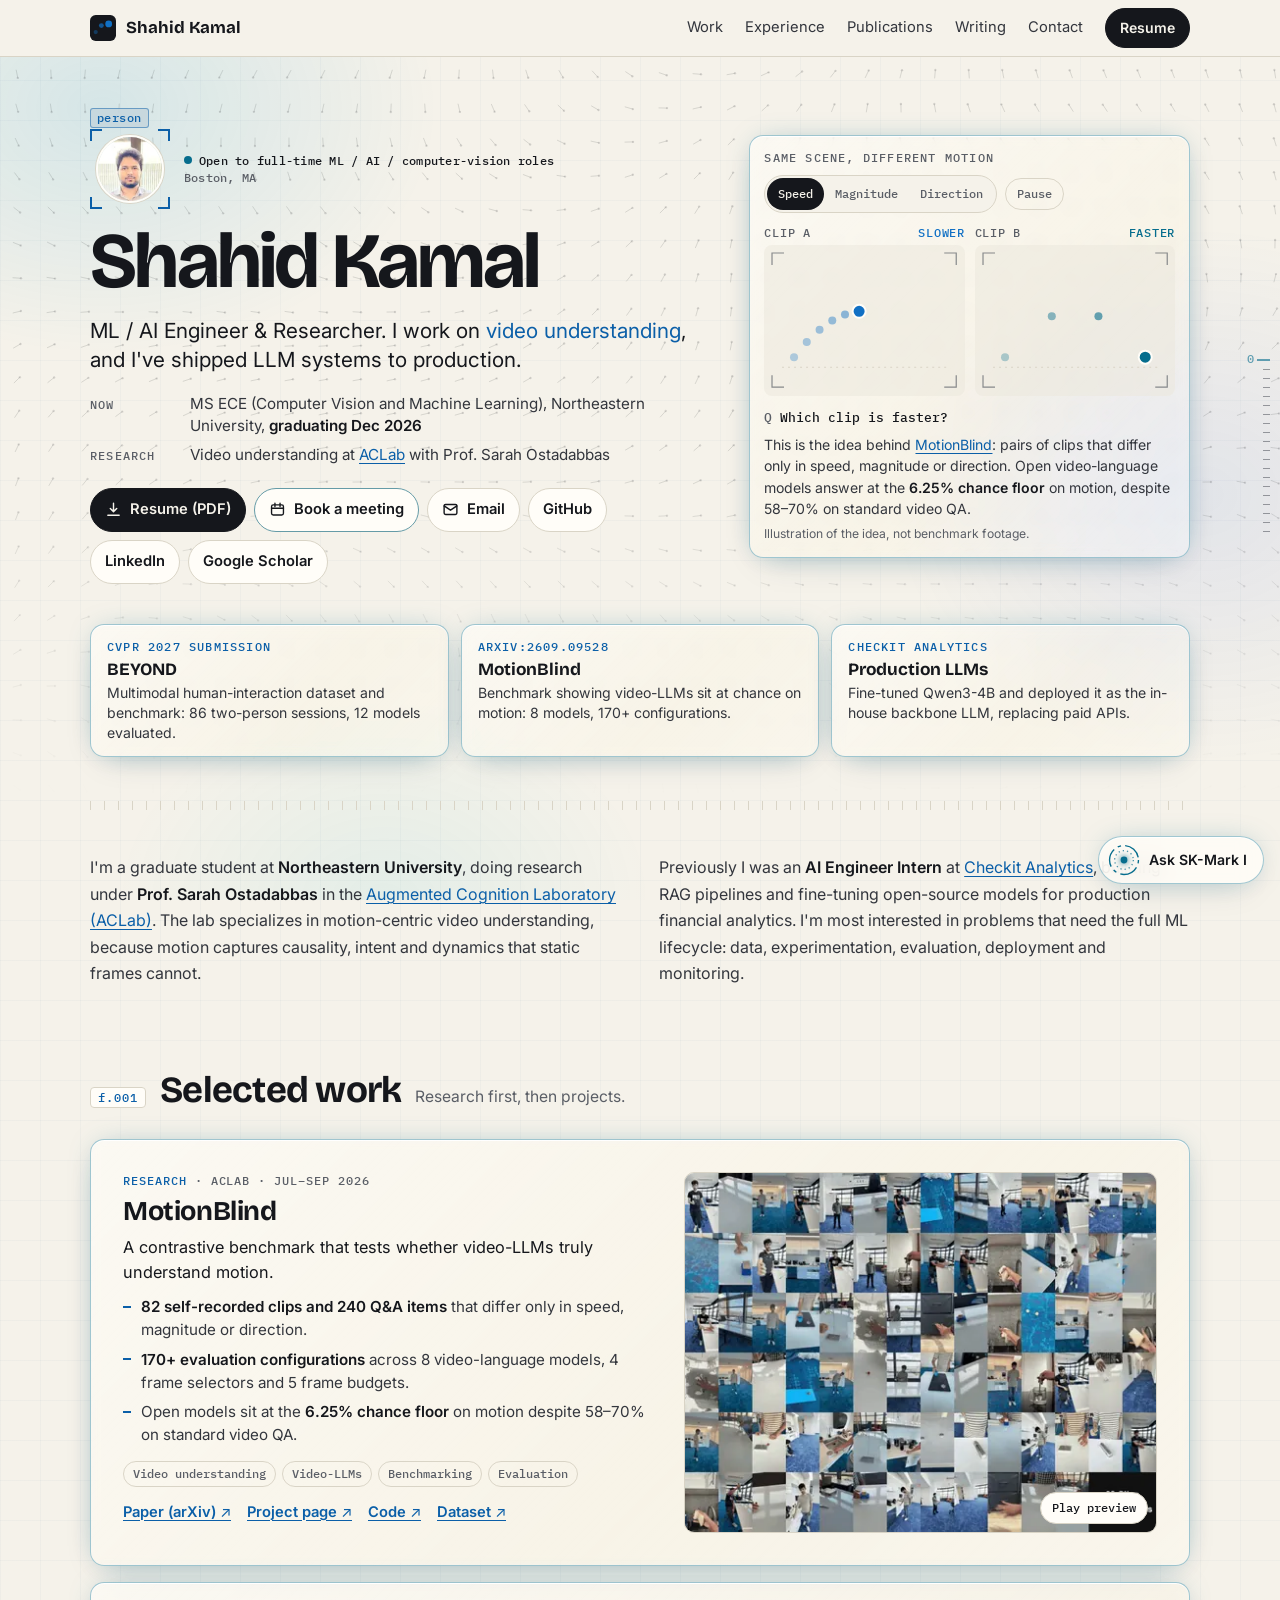
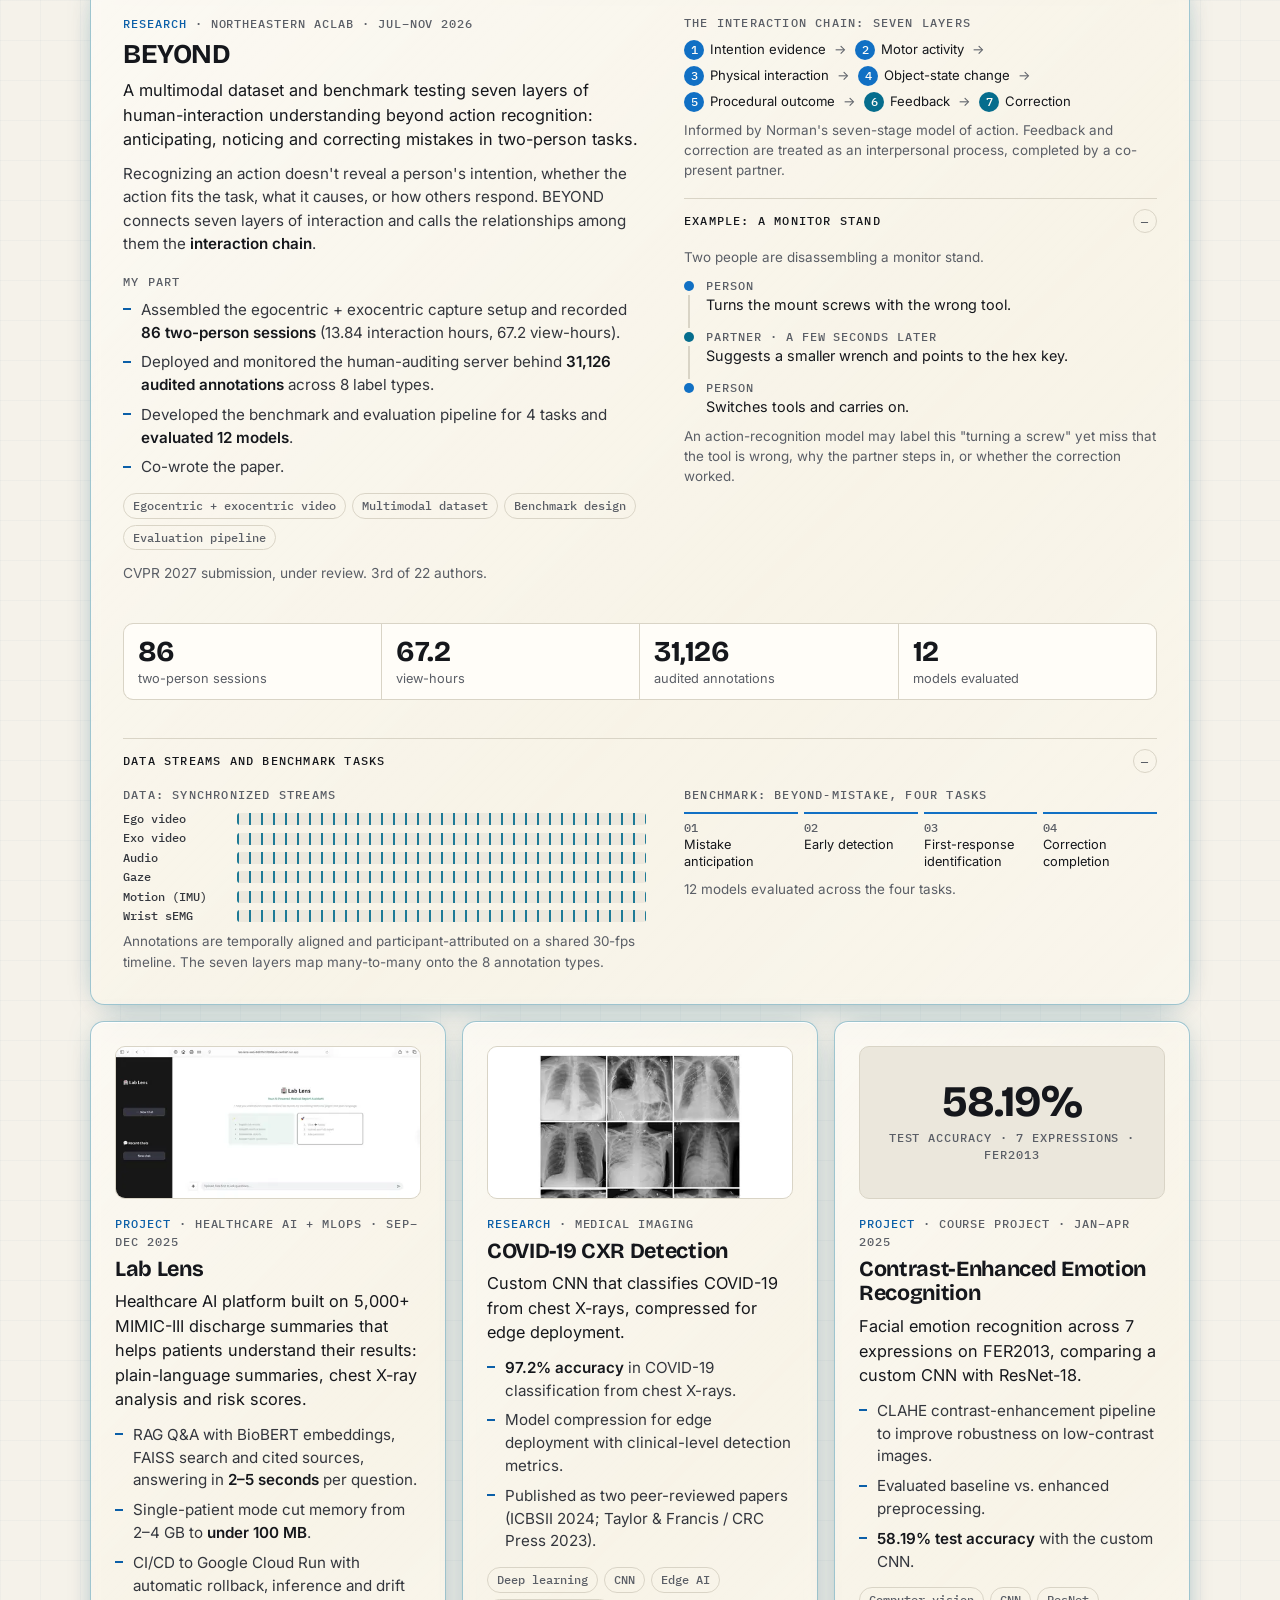
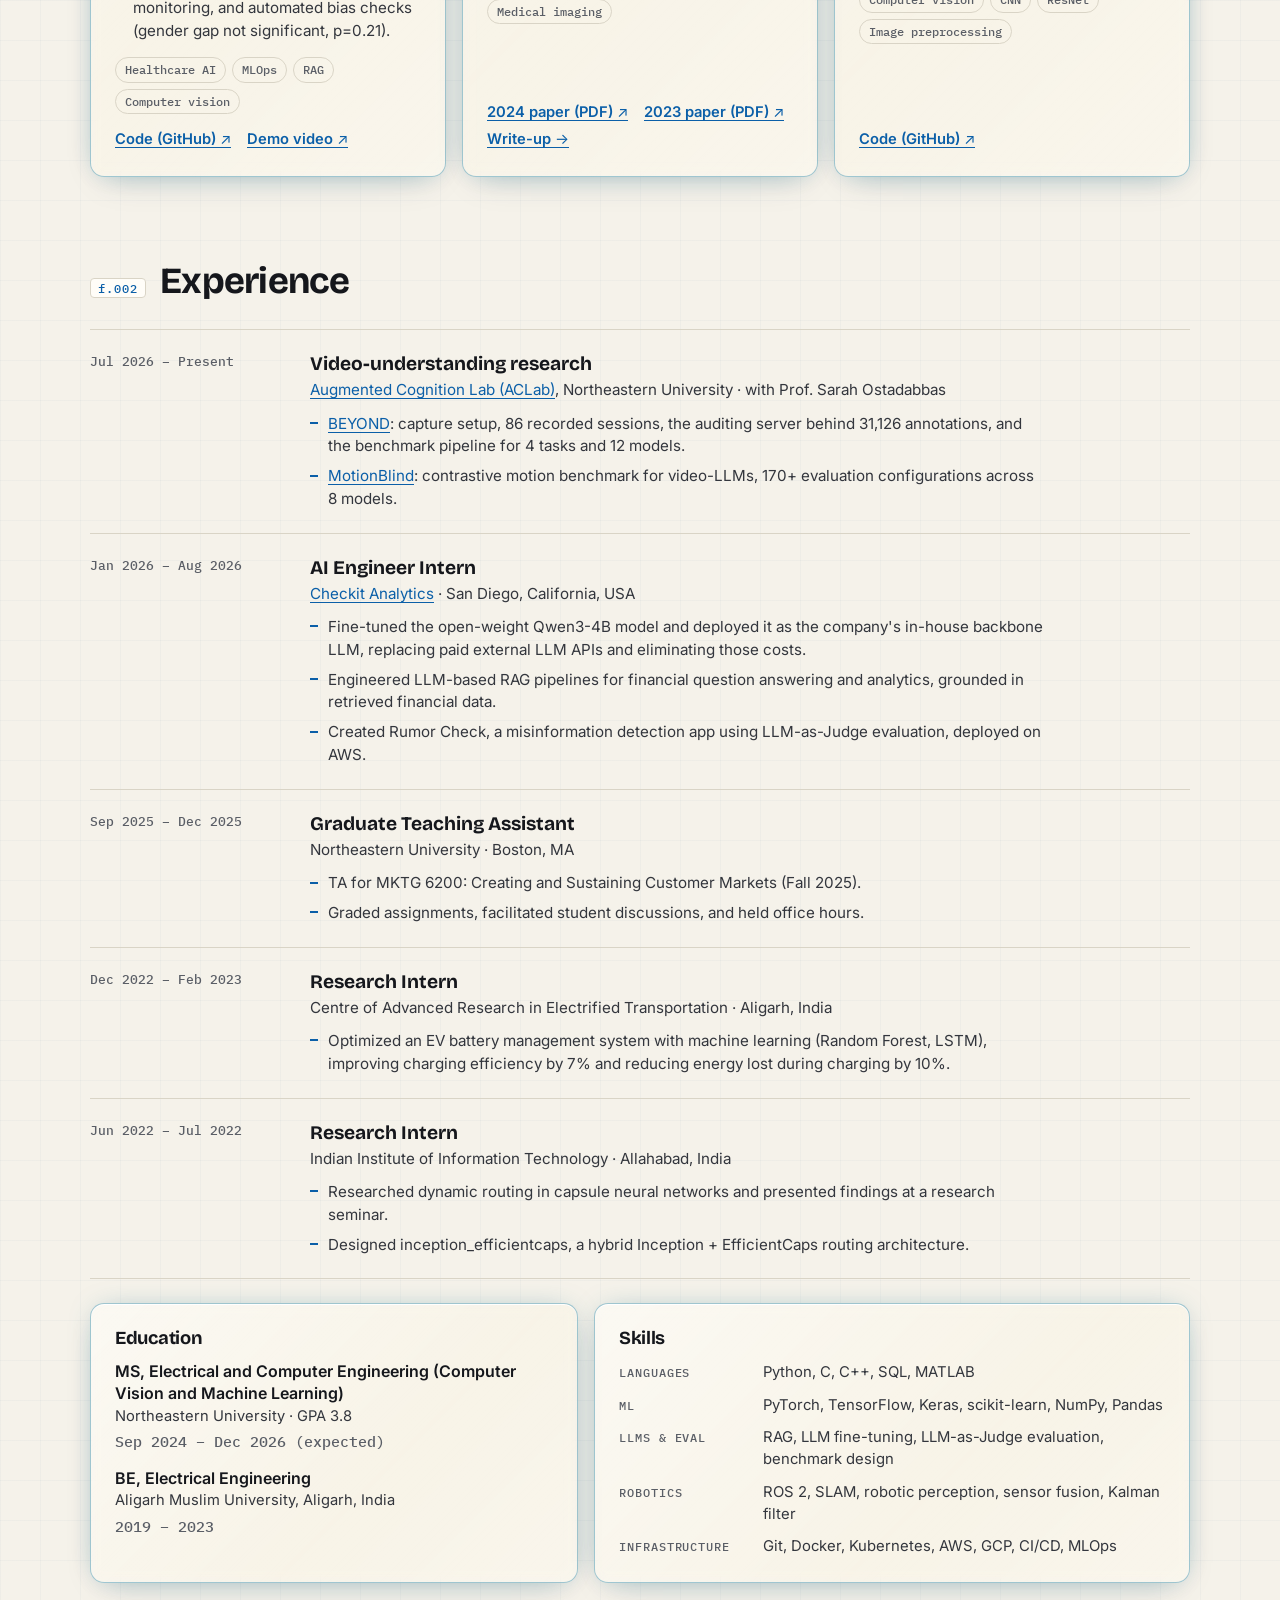
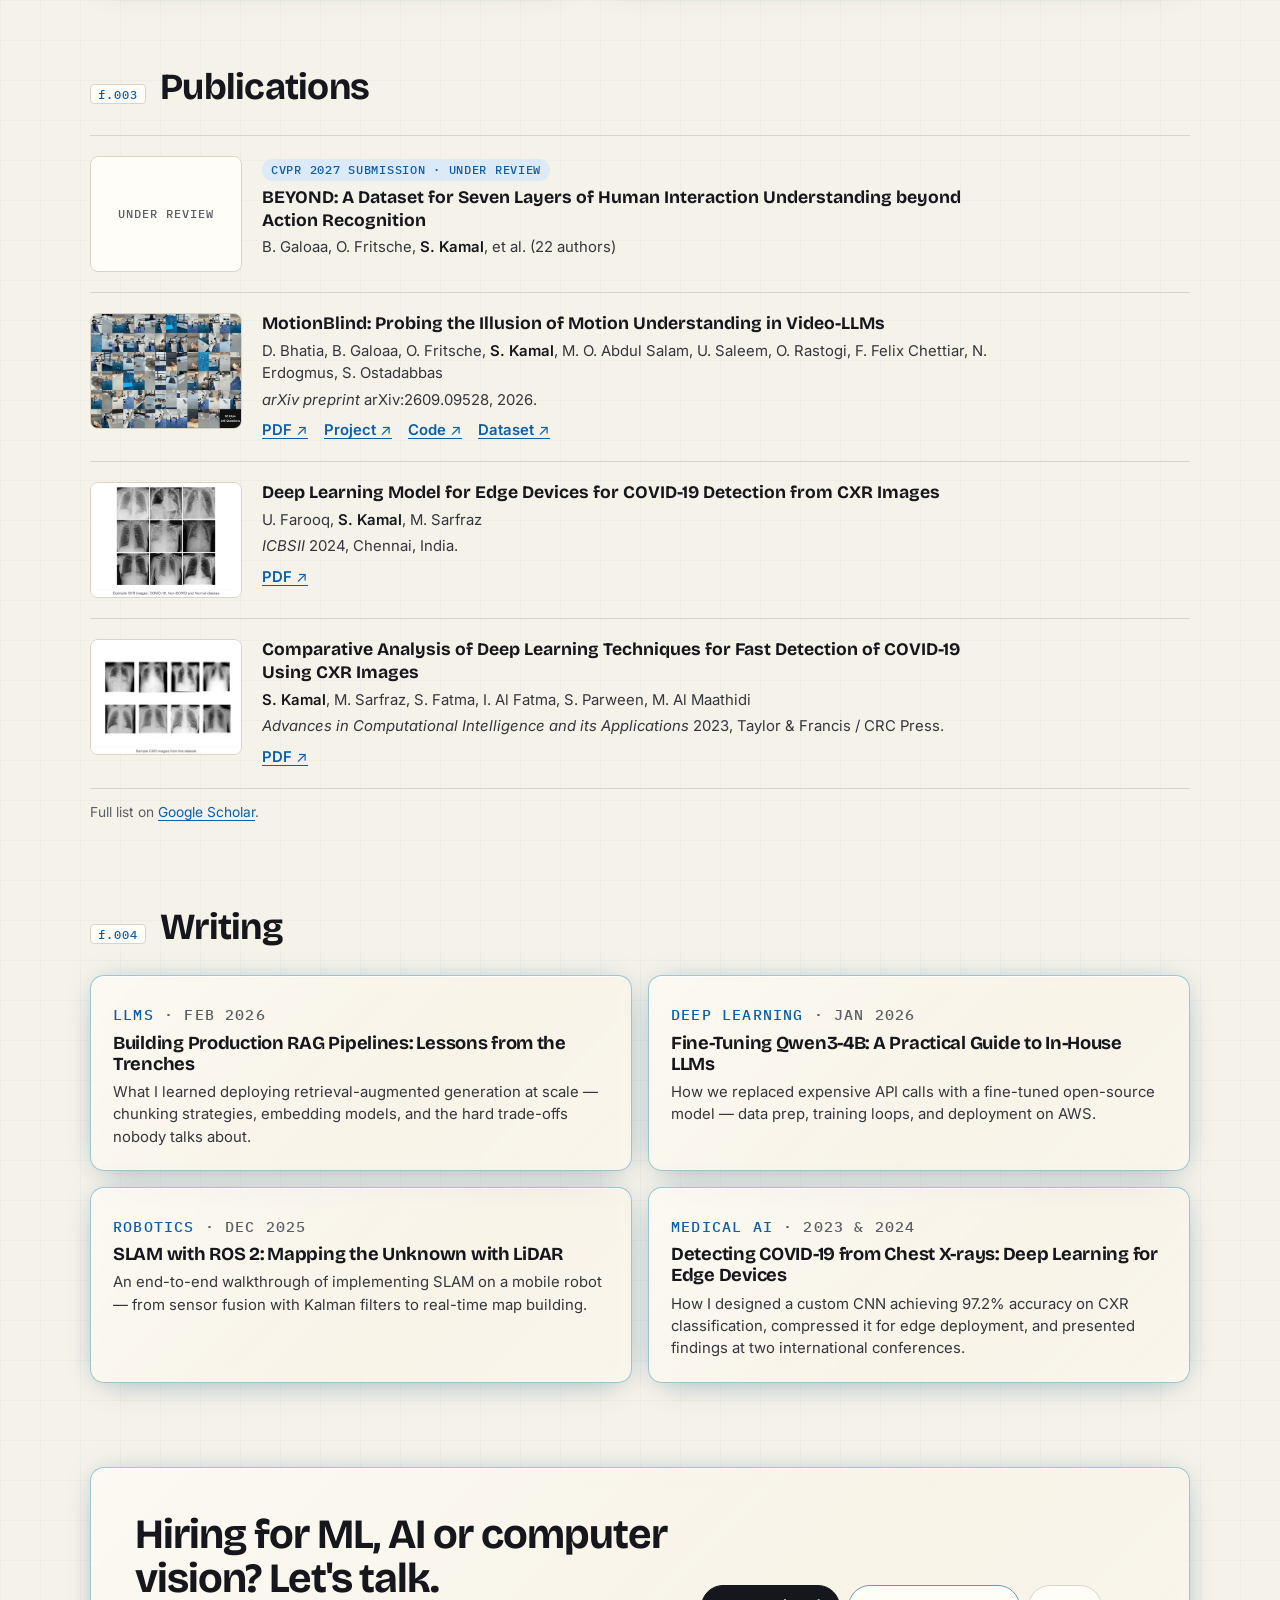
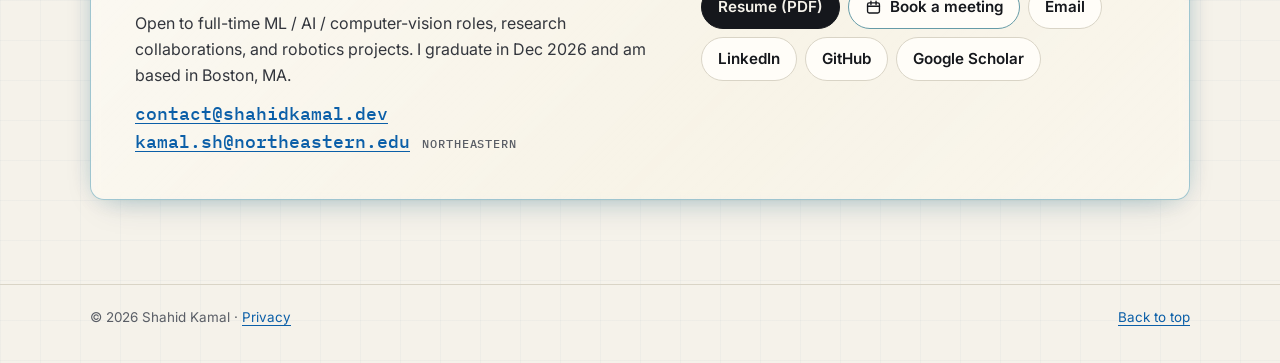
==== commit 33ea57c9: "SK-Mark I: book meetings in the chat (open-time buttons and a booking form) Co-Authored-By: Claude O" ====
--- a/index.html
+++ b/index.html
@@ -28,7 +28,7 @@
     <link rel="preconnect" href="https://fonts.googleapis.com">
     <link rel="preconnect" href="https://fonts.gstatic.com" crossorigin>
     <link href="https://fonts.googleapis.com/css2?family=Bricolage+Grotesque:opsz,wght@12..96,700&family=IBM+Plex+Mono:wght@500&family=Inter:wght@400;600&display=swap" rel="stylesheet">
-    <link rel="stylesheet" href="assets/site.css?v=202611211610">
+    <link rel="stylesheet" href="assets/site.css?v=202611211945">
 
     <script type="application/ld+json">
     {
@@ -536,6 +536,6 @@
 </footer>
 
 <script src="assets/site.js?v=202611211200" defer></script>
-<script src="assets/chat.js?v=202611211700" defer data-endpoint="https://sk-mark-i.sk-mark-i.workers.dev/chat"></script>
+<script src="assets/chat.js?v=202611211945" defer data-endpoint="https://sk-mark-i.sk-mark-i.workers.dev/chat"></script>
 </body>
 </html>
--- a/assets/site.css
+++ b/assets/site.css
@@ -701,8 +701,7 @@
     width: min(390px, calc(100vw - 32px)); height: min(580px, calc(100dvh - 96px));
     display: flex; flex-direction: column; overflow: hidden;
     border-radius: 18px; border: 1px solid var(--glass-line);
-    background: color-mix(in srgb, var(--surface) 92%, transparent);
-    -webkit-backdrop-filter: blur(16px) saturate(1.5); backdrop-filter: blur(16px) saturate(1.5);
+    background: var(--surface); /* solid: iPhone Safari can't blur the glass cards behind it */
     box-shadow: var(--glass-shadow), 0 24px 60px -24px rgba(0, 0, 0, 0.45);
     color: var(--text);
 }
@@ -791,3 +790,32 @@
 .skm-book-t { display: grid; gap: 2px; min-width: 0; }
 .skm-book-t b { font: 600 0.9rem/1.2 var(--sans); color: var(--ink); }
 .skm-book-t small { font: 500 0.7rem/1.2 var(--mono); letter-spacing: 0.04em; color: var(--muted); white-space: nowrap; overflow: hidden; text-overflow: ellipsis; }
+/* SK-Mark I: in-chat booking (slot buttons + form) */
+.skm-slots { margin-top: 8px; padding: 10px 12px; border: 1px solid color-mix(in srgb, var(--b) 35%, var(--line)); border-radius: 12px; background: color-mix(in srgb, var(--b) 6%, var(--surface)); display: grid; gap: 8px; }
+.skm-slots-h { font: 500 0.68rem/1.3 var(--mono); letter-spacing: 0.06em; text-transform: uppercase; color: var(--muted); }
+.skm-day { display: grid; gap: 5px; }
+.skm-day-l { font: 600 0.8rem/1.2 var(--sans); color: var(--ink); }
+.skm-times { display: flex; flex-wrap: wrap; gap: 6px; }
+.skm-slot { padding: 6px 10px; border-radius: 8px; border: 1px solid color-mix(in srgb, var(--b) 55%, var(--line)); background: transparent; color: var(--ink); font: 500 0.8rem/1 var(--mono); cursor: pointer; }
+.skm-slot:hover, .skm-slot:focus-visible { background: color-mix(in srgb, var(--b) 14%, transparent); border-color: var(--b); }
+.skm-slot.is-picked { background: var(--b); border-color: var(--b); color: var(--bg); }
+.skm-alt { font-size: 0.75rem; color: var(--muted); }
+.skm-msg.is-form { max-width: 100%; width: 100%; }
+.skm-bookform { display: grid; gap: 8px; padding: 12px; border: 1px solid var(--b); border-radius: 12px; background: color-mix(in srgb, var(--b) 8%, var(--surface)); box-shadow: 0 0 18px -10px var(--b); }
+.skm-bf-title { font-size: 0.88rem; color: var(--ink); line-height: 1.4; }
+.skm-field { display: grid; gap: 3px; }
+.skm-field span { font: 500 0.7rem/1.2 var(--mono); letter-spacing: 0.04em; color: var(--muted); }
+.skm-field input { width: 100%; min-width: 0; padding: 8px 10px; border-radius: 8px; border: 1px solid var(--line); background: var(--bg); color: var(--ink); font: 400 16px/1.3 var(--sans); }
+.skm-field input:focus { outline: none; border-color: var(--b); }
+.skm-human:empty { display: none; }
+.skm-bf-actions { display: flex; gap: 8px; margin-top: 2px; }
+.skm-bf-ok { flex: 1; padding: 10px 12px; border-radius: 10px; border: 0; background: var(--ink); color: var(--bg); font: 600 0.88rem/1 var(--sans); cursor: pointer; }
+.skm-bf-ok:disabled { opacity: .6; cursor: default; }
+.skm-bf-cancel { padding: 10px 12px; border-radius: 10px; border: 1px solid var(--line); background: transparent; color: var(--ink); font: 500 0.85rem/1 var(--sans); cursor: pointer; }
+.skm-bf-status { font-size: 0.8rem; color: var(--text); }
+.skm-bf-status:empty { display: none; }
+.skm-bf-done { font-size: 0.88rem; line-height: 1.5; color: var(--ink); }
+.skm-bf-done b { color: var(--b); }
+.skm-bf-title { display: grid; gap: 2px; }
+.skm-bf-title b { font: 600 0.95rem/1.3 var(--sans); }
+.skm-bf-title small { font: 500 0.7rem/1.2 var(--mono); letter-spacing: 0.04em; color: var(--muted); }
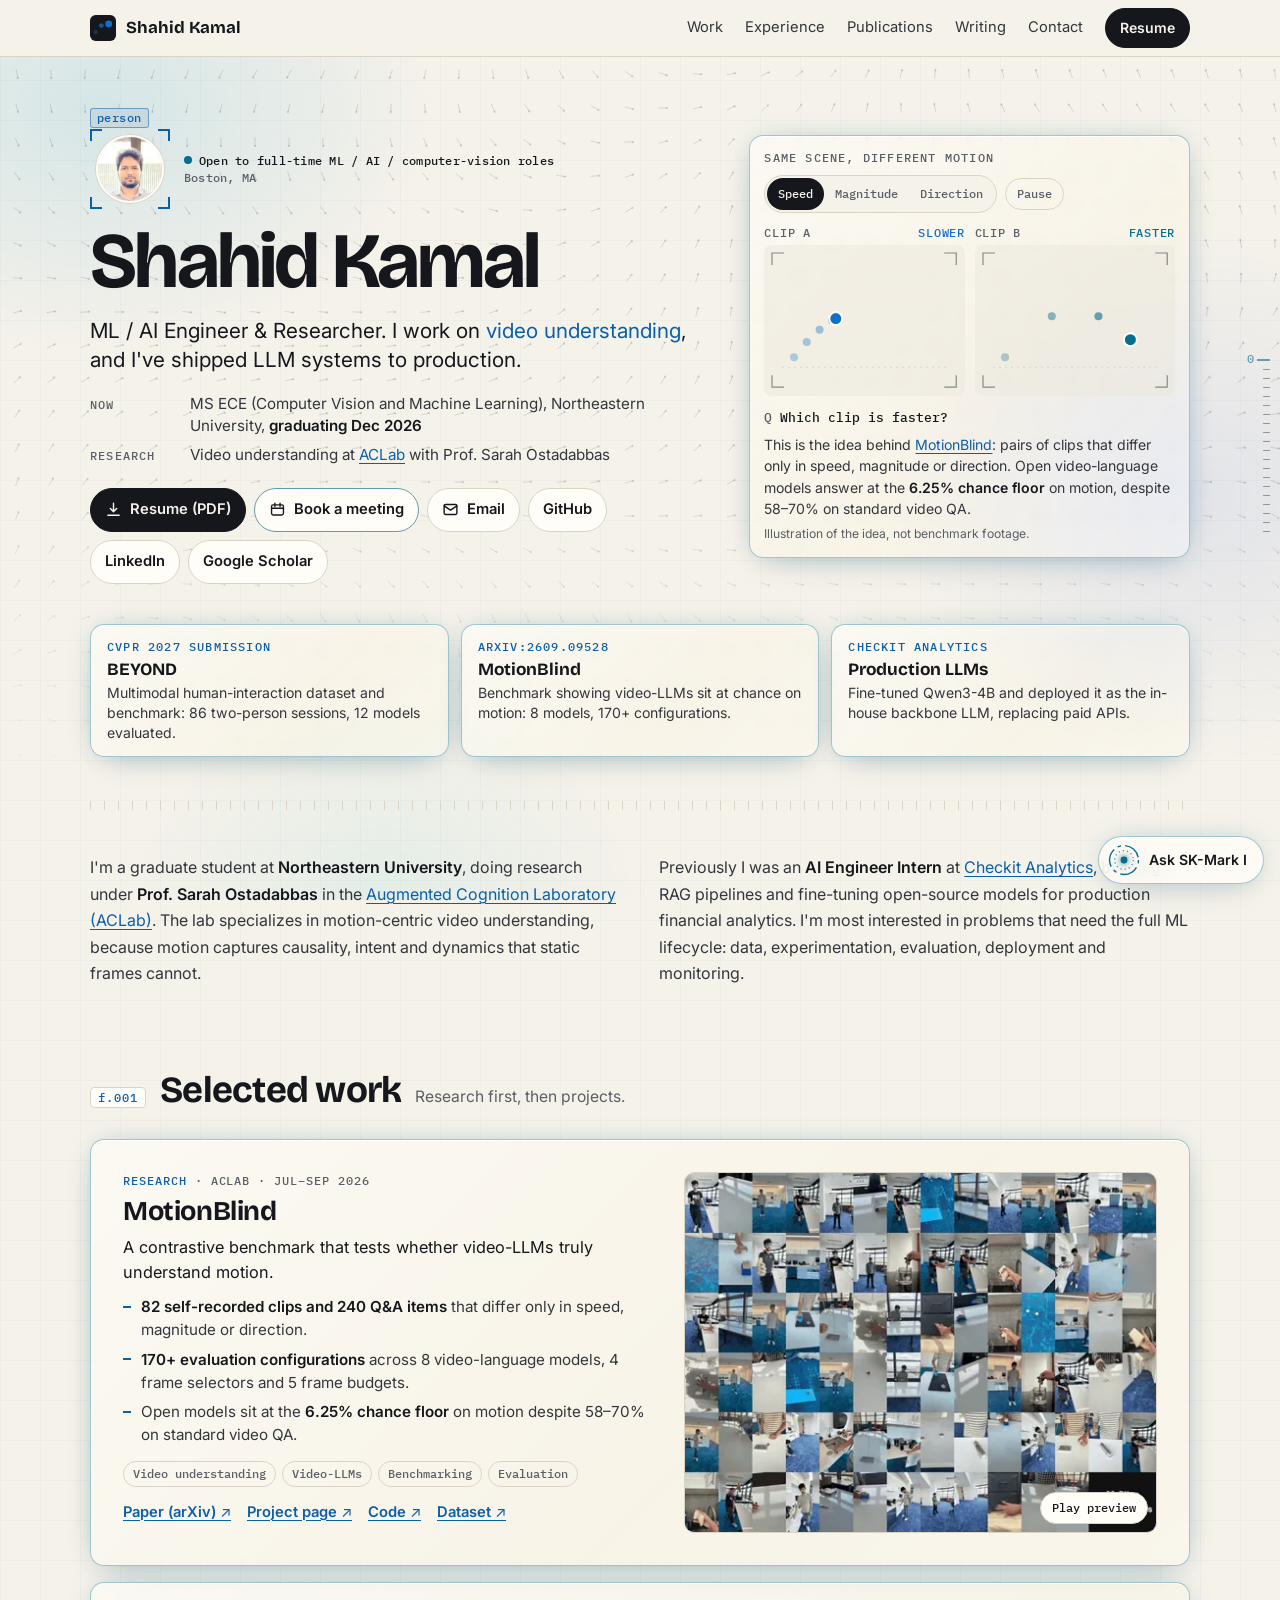
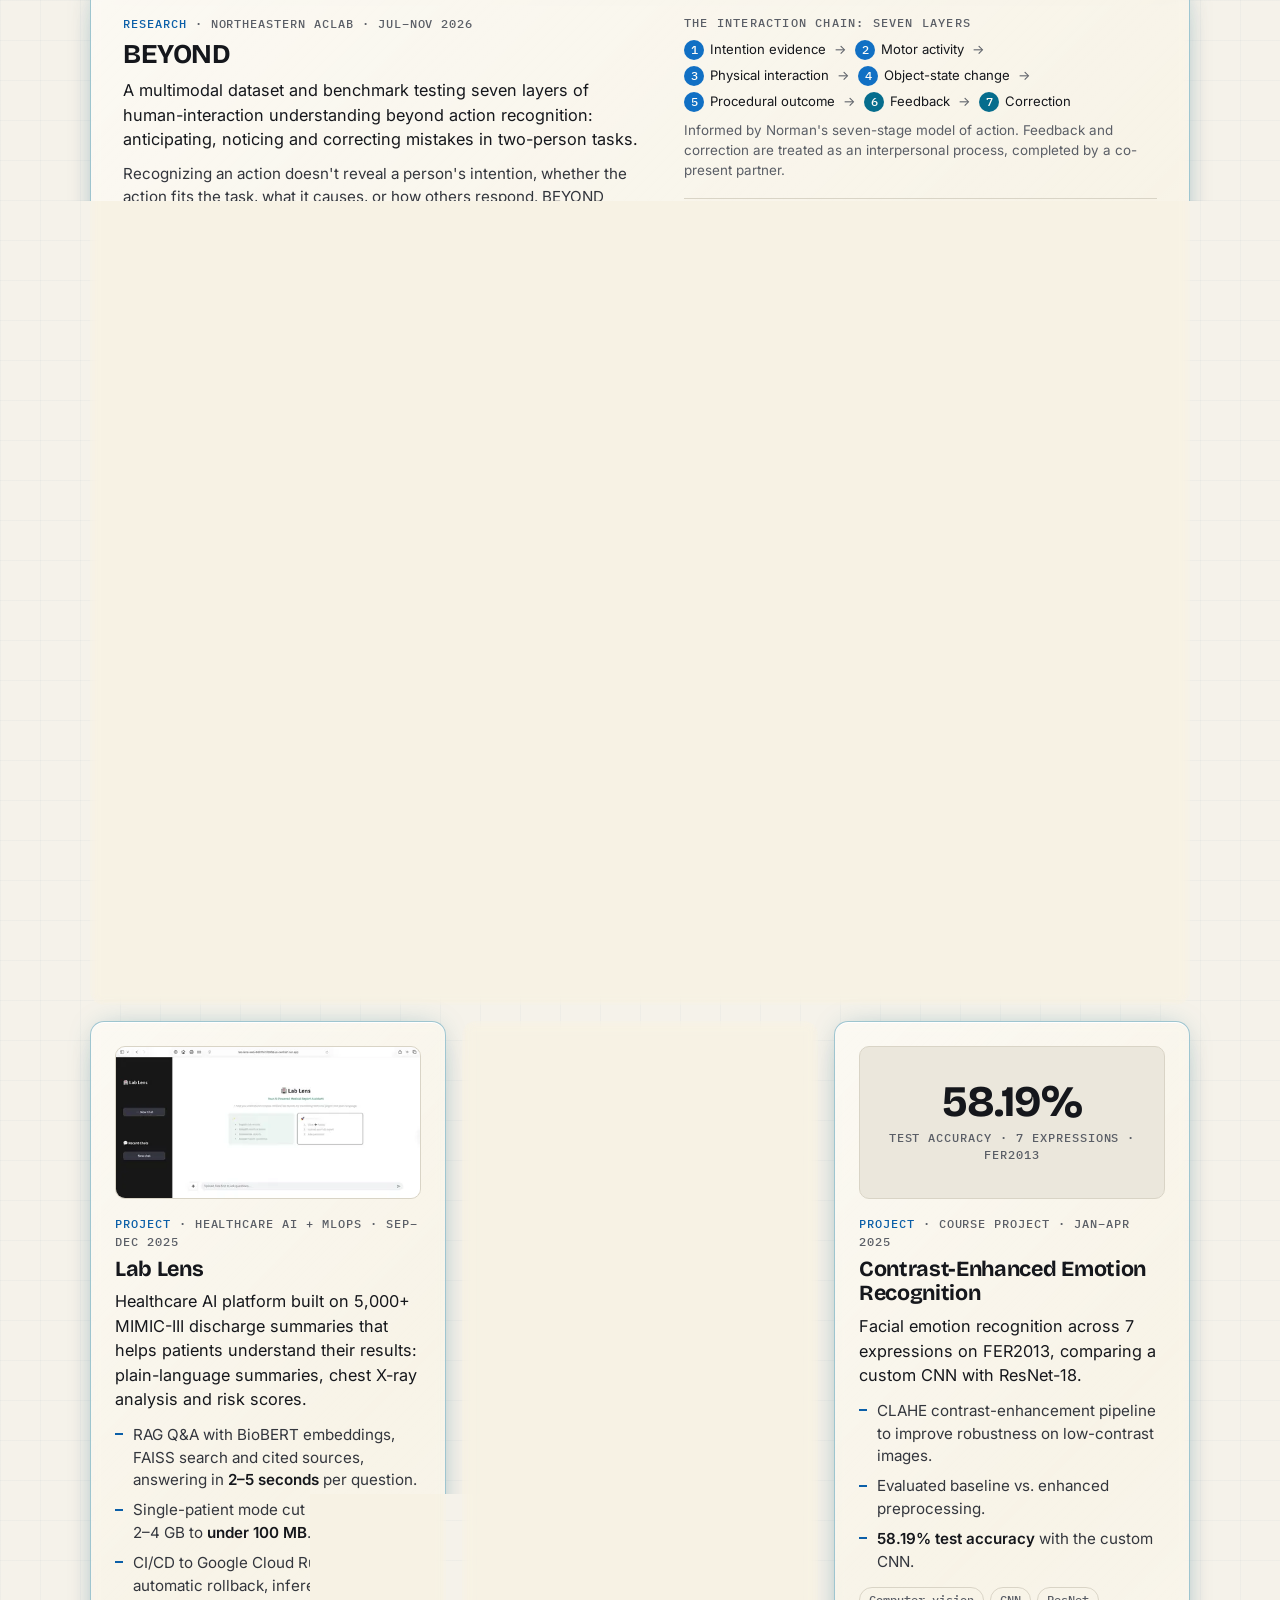
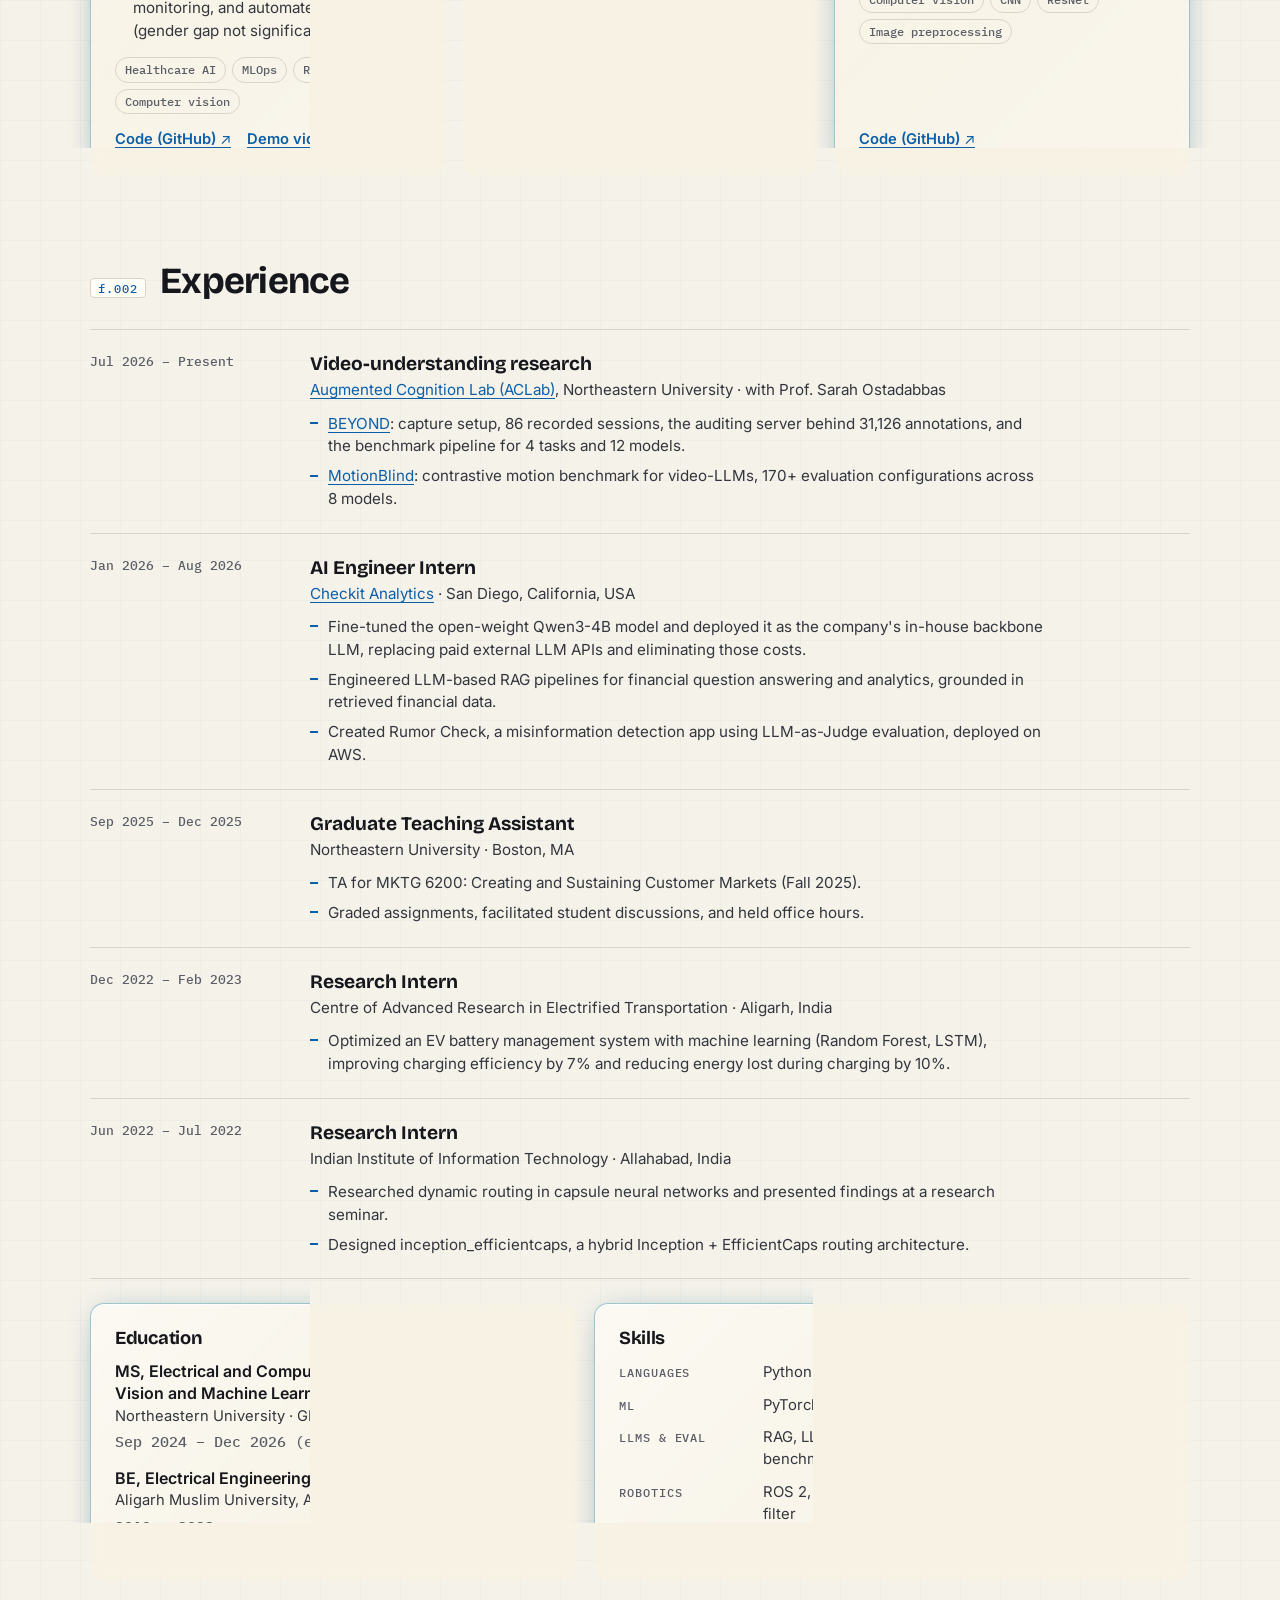
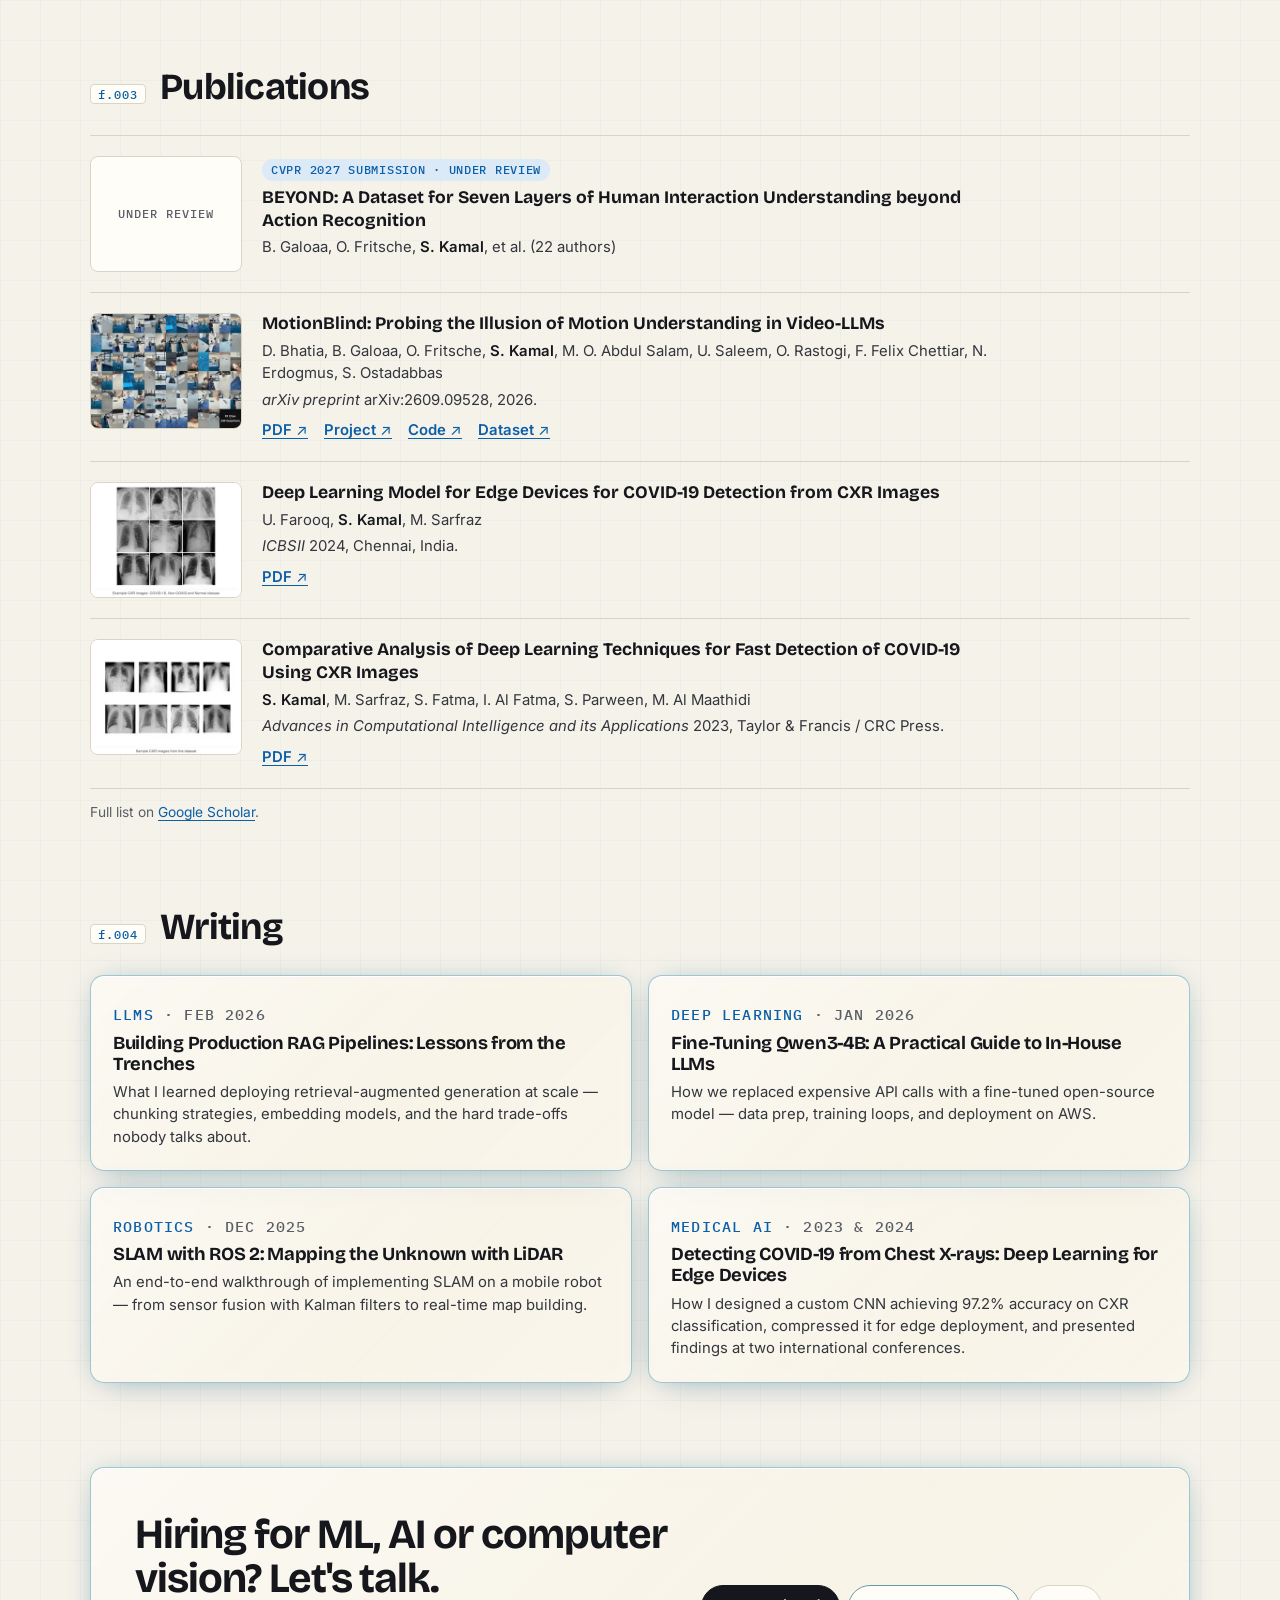
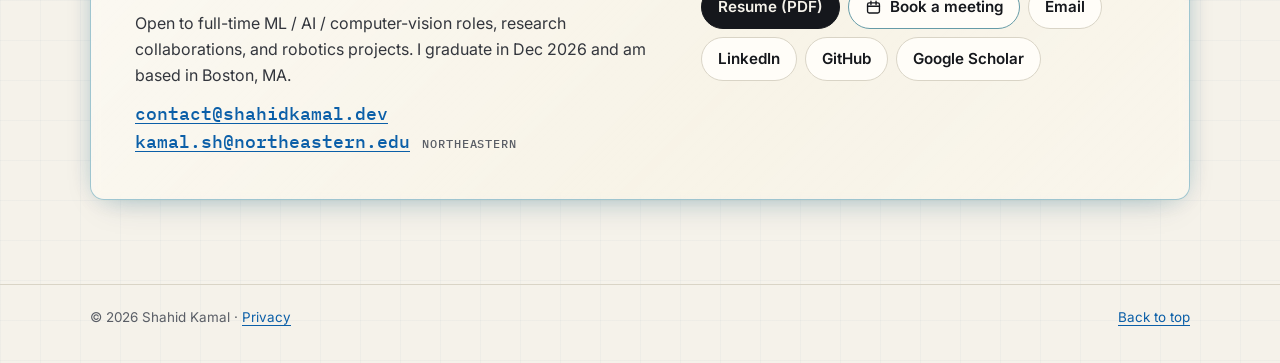
==== commit 0b57ffc4: "SK-Mark I: ask for slot buttons explicitly so older cached panels get the booking link Co-Authored-B" ====
--- a/index.html
+++ b/index.html
@@ -536,6 +536,6 @@
 </footer>
 
 <script src="assets/site.js?v=202611211200" defer></script>
-<script src="assets/chat.js?v=202611211945" defer data-endpoint="https://sk-mark-i.sk-mark-i.workers.dev/chat"></script>
+<script src="assets/chat.js?v=202611212000" defer data-endpoint="https://sk-mark-i.sk-mark-i.workers.dev/chat"></script>
 </body>
 </html>
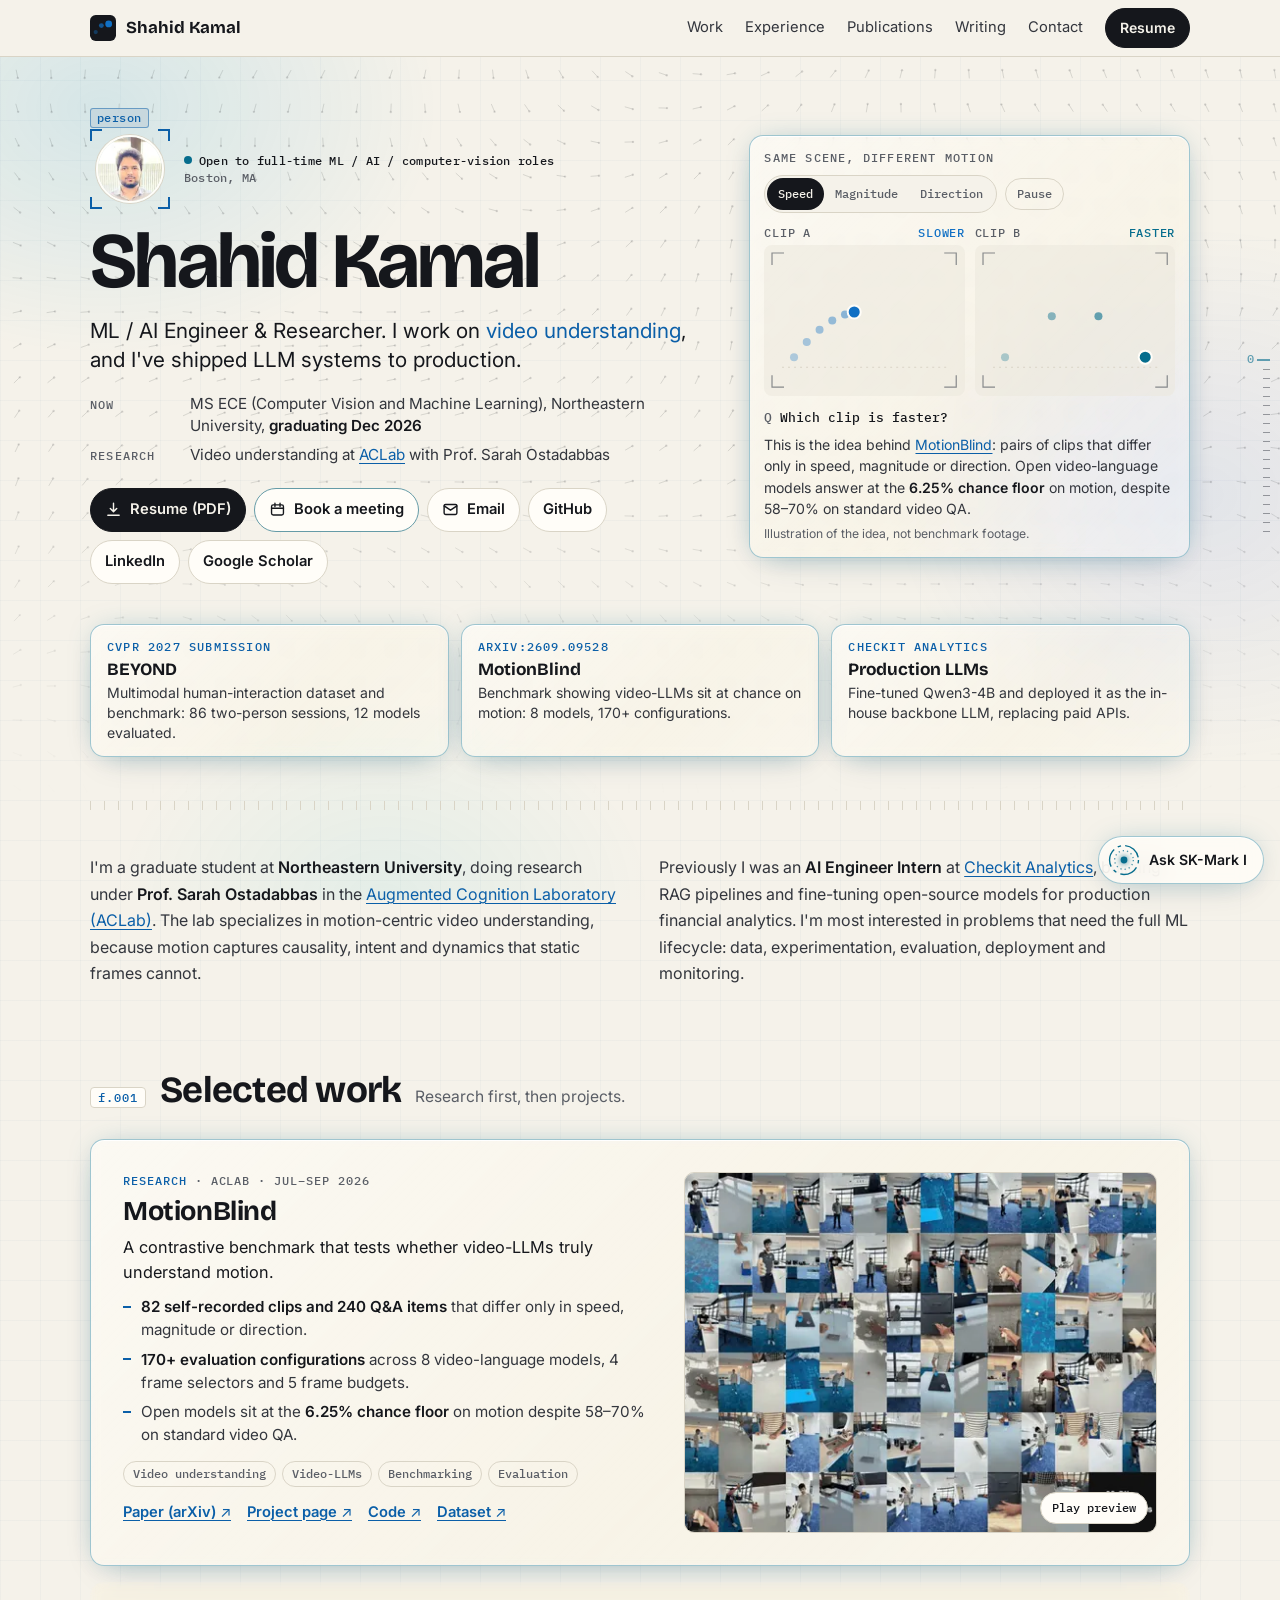
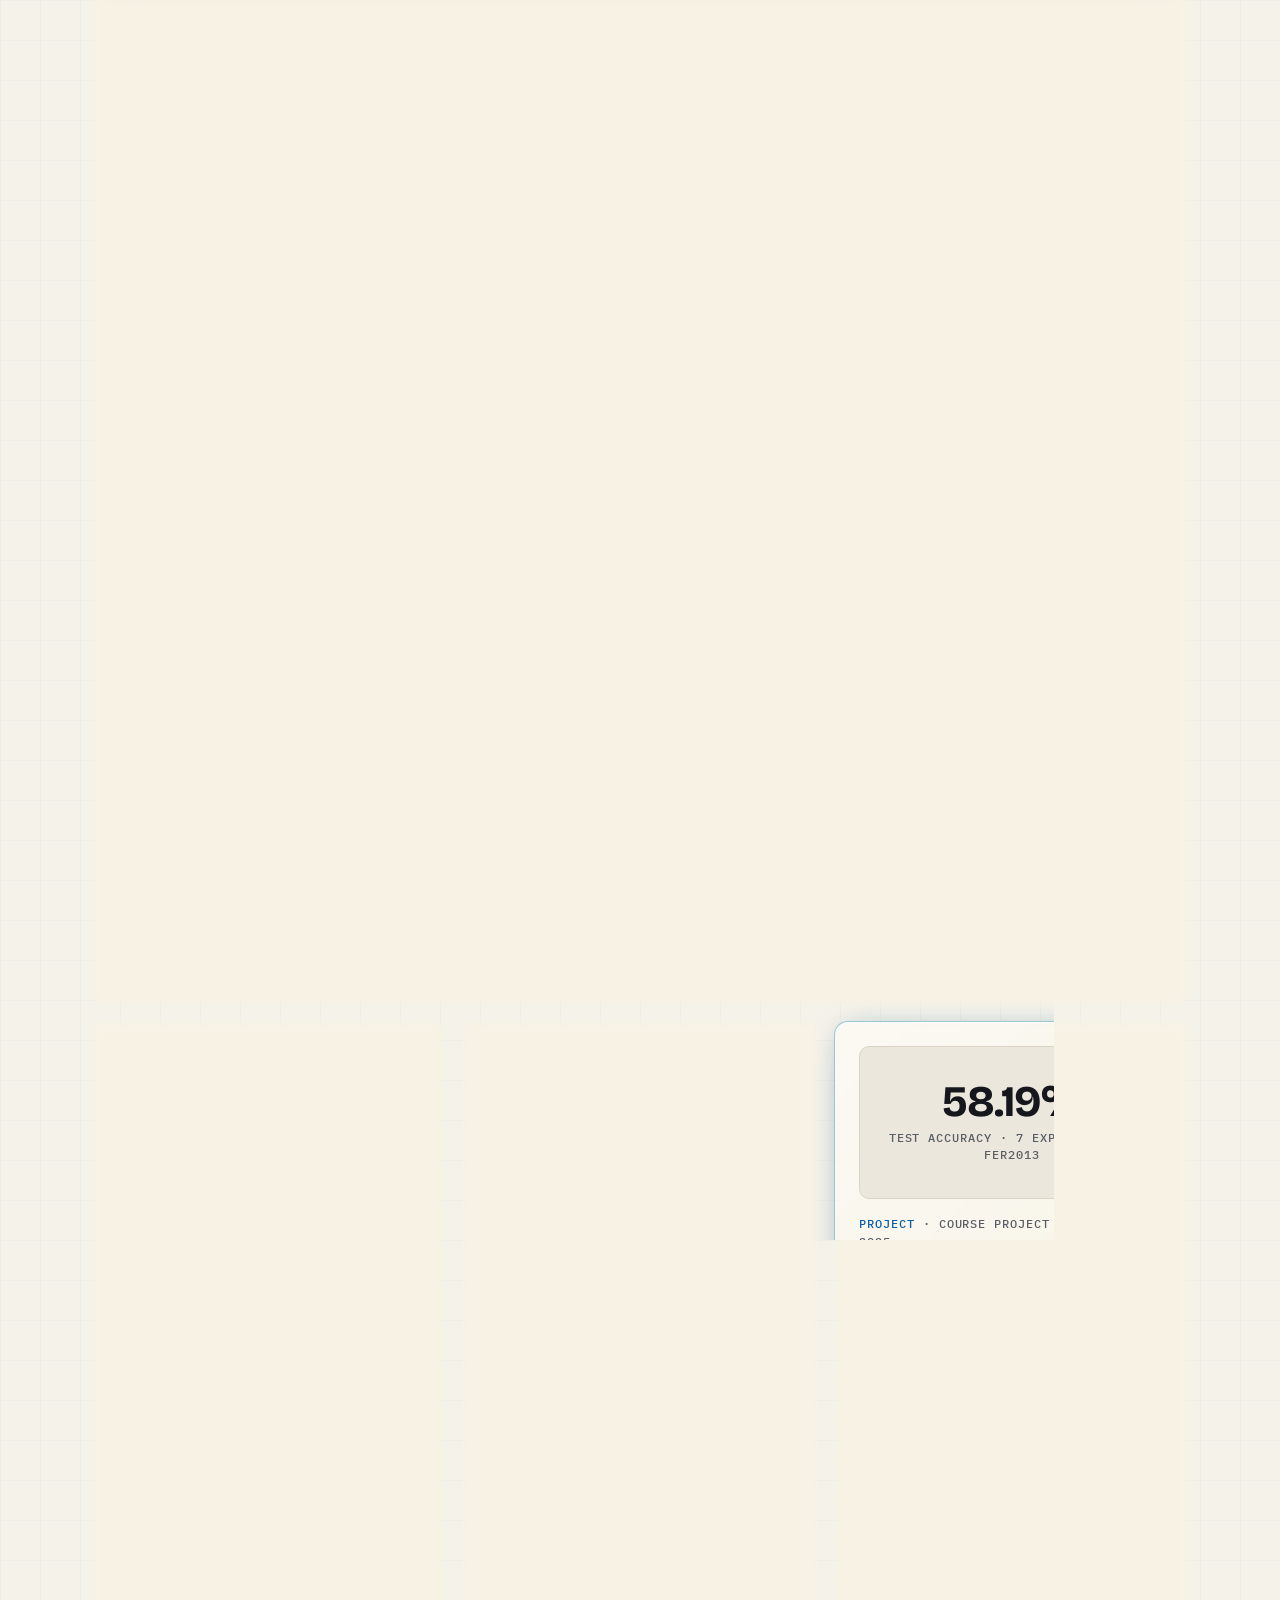
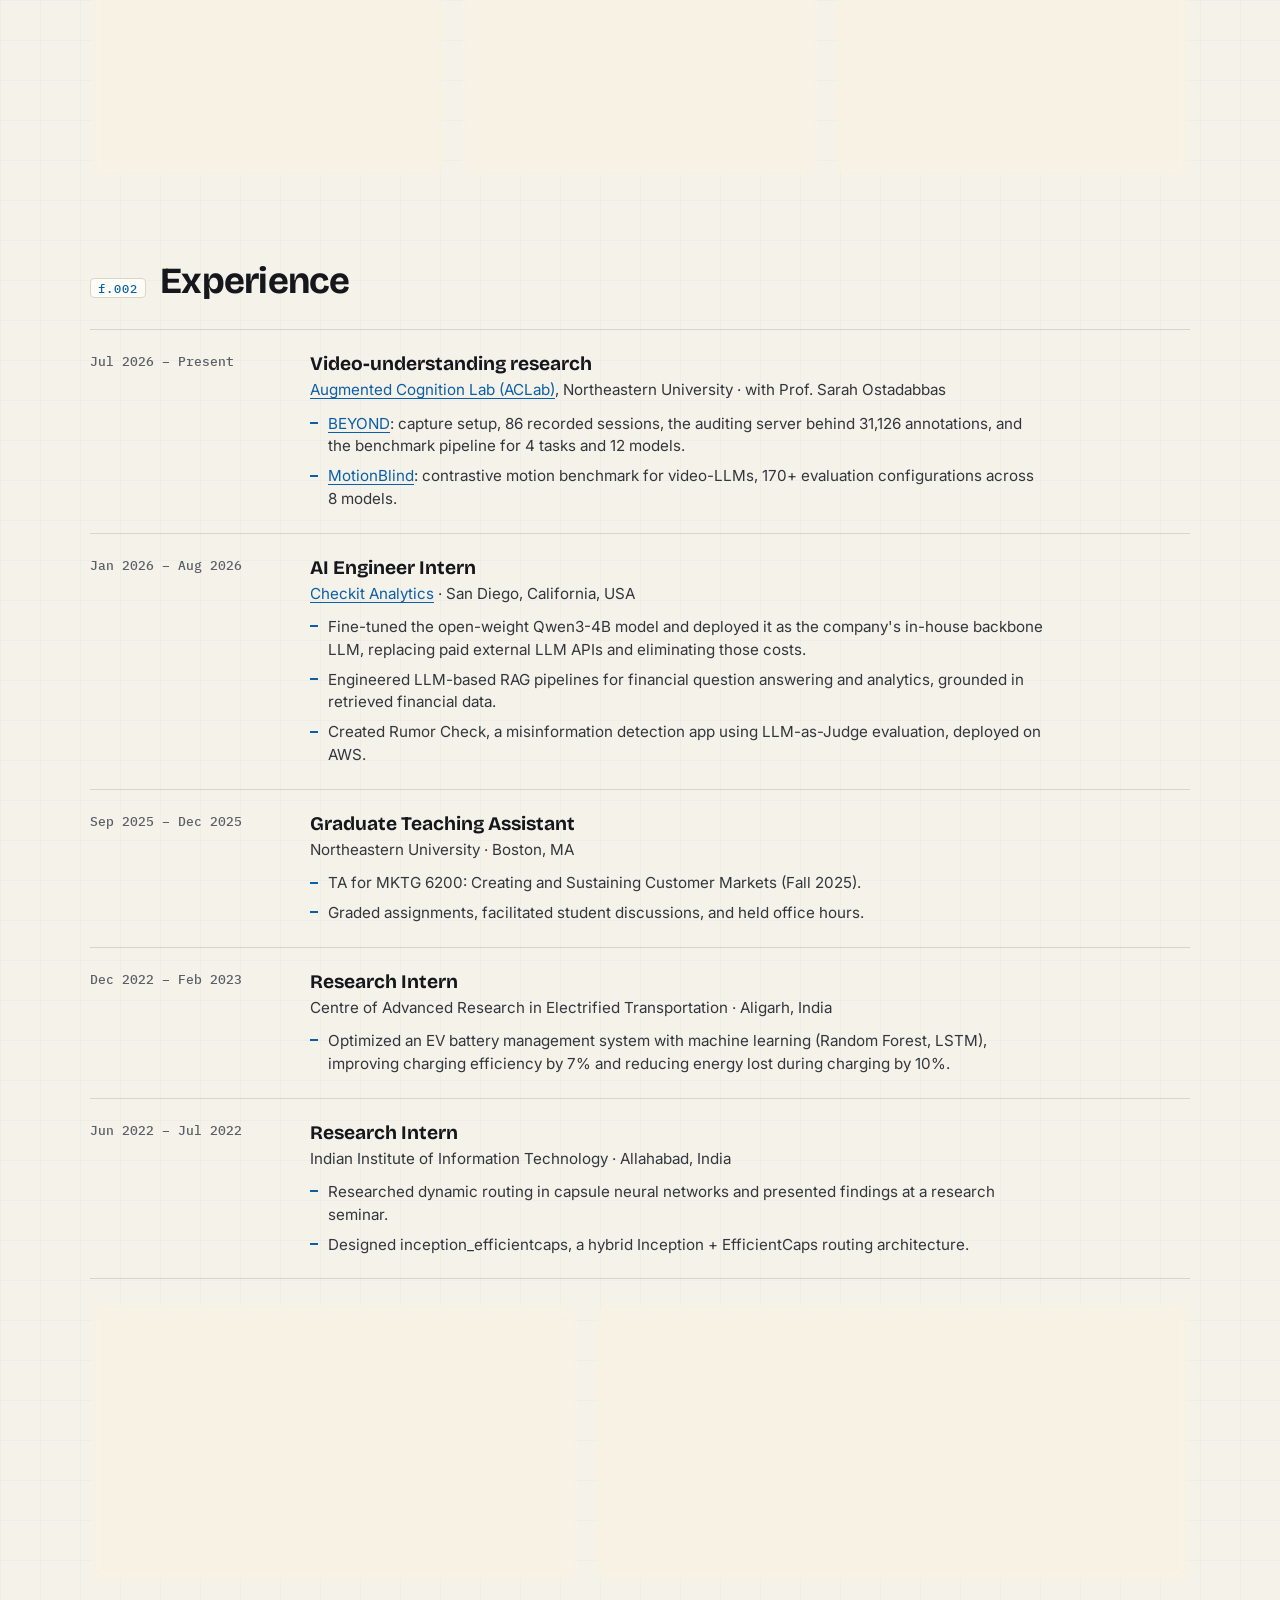
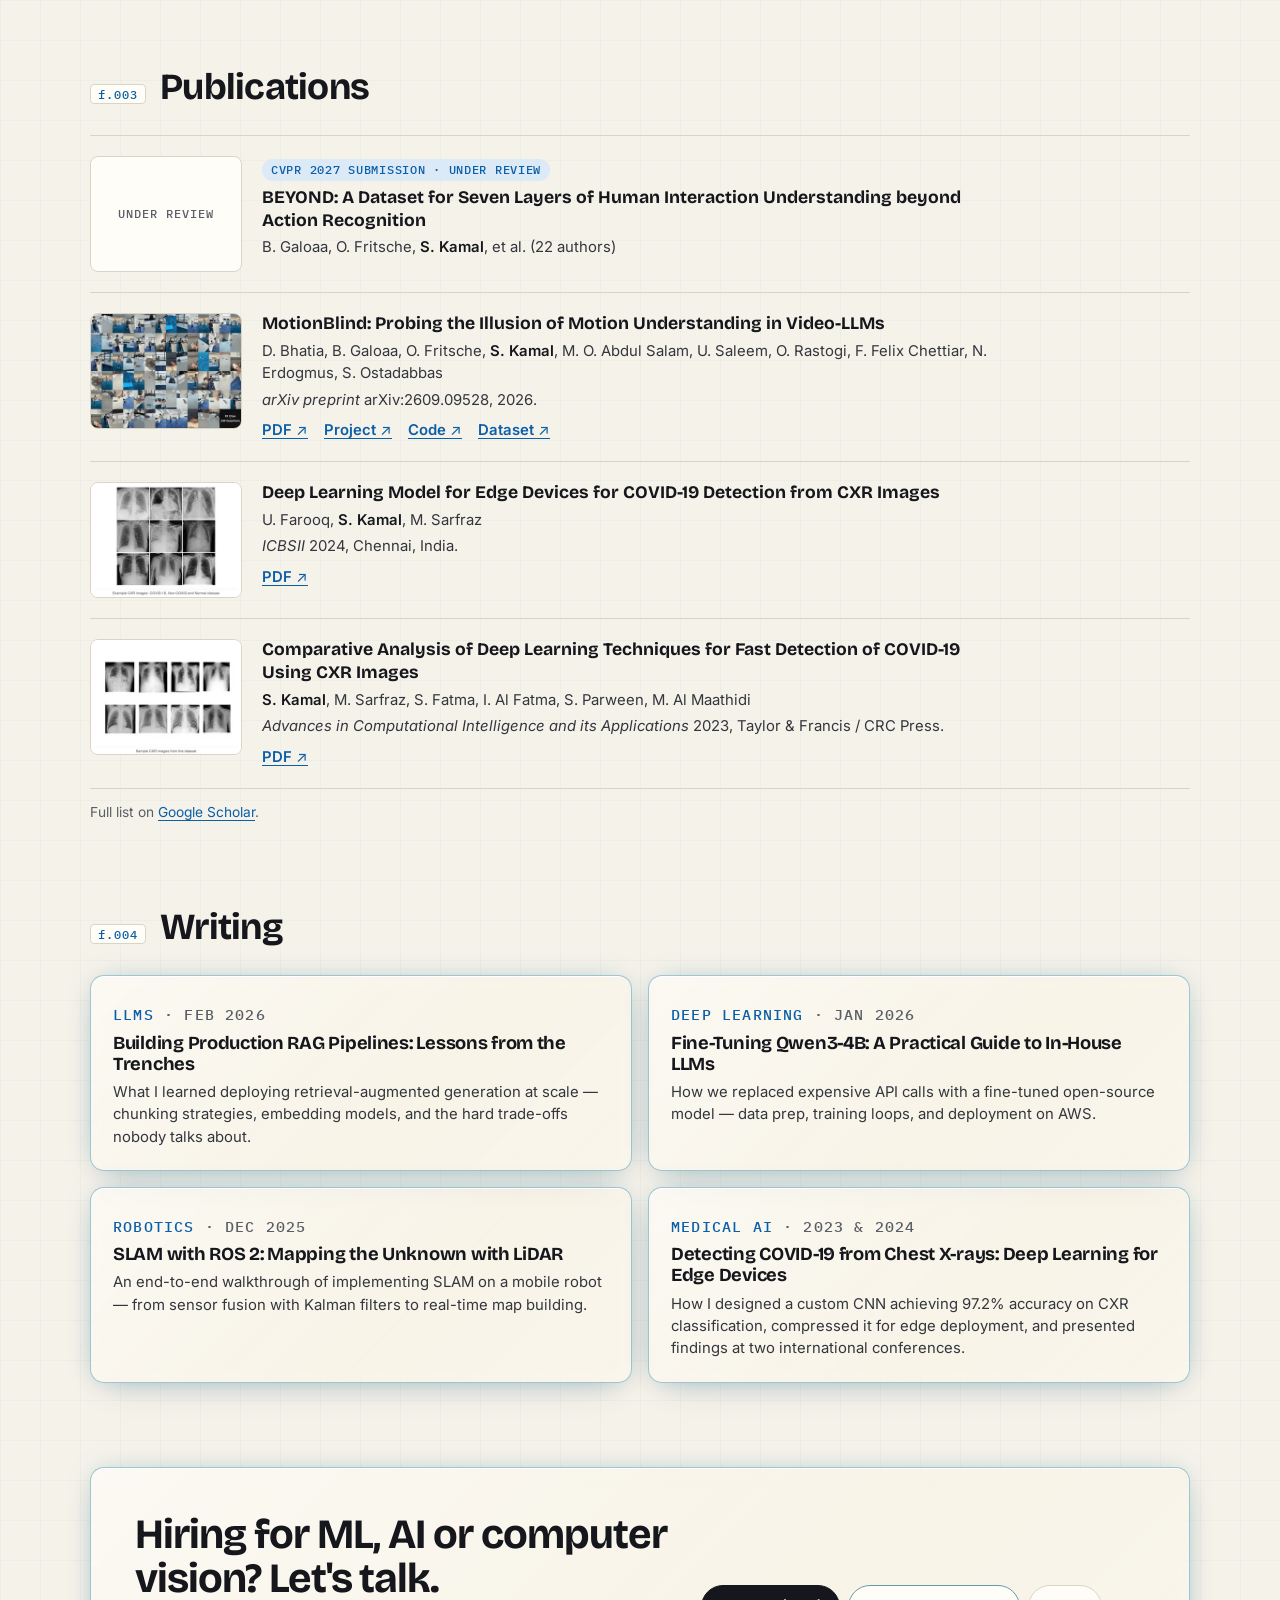
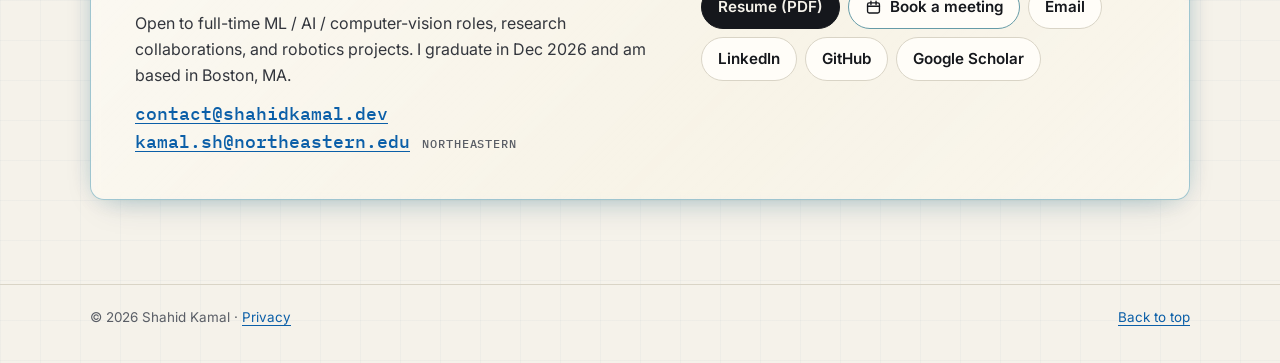
==== commit e239c2c1: "Book a meeting: buttons open SK-Mark I's in-chat booking (Google booking page was deleted); Show lat" ====
--- a/index.html
+++ b/index.html
@@ -28,7 +28,7 @@
     <link rel="preconnect" href="https://fonts.googleapis.com">
     <link rel="preconnect" href="https://fonts.gstatic.com" crossorigin>
     <link href="https://fonts.googleapis.com/css2?family=Bricolage+Grotesque:opsz,wght@12..96,700&family=IBM+Plex+Mono:wght@500&family=Inter:wght@400;600&display=swap" rel="stylesheet">
-    <link rel="stylesheet" href="assets/site.css?v=202611211945">
+    <link rel="stylesheet" href="assets/site.css?v=202611212030">
 
     <script type="application/ld+json">
     {
@@ -104,7 +104,7 @@
                         <svg viewBox="0 0 24 24" fill="none" stroke="currentColor" stroke-width="2" stroke-linecap="round" stroke-linejoin="round" aria-hidden="true"><path d="M12 3v12m0 0-4.5-4.5M12 15l4.5-4.5M4 20h16"/></svg>
                         Resume (PDF)
                     </a>
-                    <a class="btn btn-book" href="https://calendar.app.google/bwwTwATQHtTPxEeZ7" target="_blank" rel="noopener"><svg viewBox="0 0 20 20" aria-hidden="true"><rect x="3" y="4.5" width="14" height="12" rx="2"/><path d="M3 8.5h14M7 2.5v4M13 2.5v4"/></svg>Book a meeting</a>
+                    <a class="btn btn-book" href="mailto:contact@shahidkamal.dev?subject=Meeting%20with%20Shahid" data-skm-book><svg viewBox="0 0 20 20" aria-hidden="true"><rect x="3" y="4.5" width="14" height="12" rx="2"/><path d="M3 8.5h14M7 2.5v4M13 2.5v4"/></svg>Book a meeting</a>
                     <a class="btn" href="mailto:contact@shahidkamal.dev">
                         <svg viewBox="0 0 24 24" fill="none" stroke="currentColor" stroke-width="2" stroke-linecap="round" stroke-linejoin="round" aria-hidden="true"><rect x="3" y="5" width="18" height="14" rx="2"/><path d="m3 7 9 6 9-6"/></svg>
                         Email
@@ -516,7 +516,7 @@
             </div>
             <div class="cta">
                 <a class="btn btn-primary" href="Resume/Shahid-Kamal-Resume.pdf" target="_blank" rel="noopener" data-pdf>Resume (PDF)</a>
-                <a class="btn btn-book" href="https://calendar.app.google/bwwTwATQHtTPxEeZ7" target="_blank" rel="noopener"><svg viewBox="0 0 20 20" aria-hidden="true"><rect x="3" y="4.5" width="14" height="12" rx="2"/><path d="M3 8.5h14M7 2.5v4M13 2.5v4"/></svg>Book a meeting</a>
+                <a class="btn btn-book" href="mailto:contact@shahidkamal.dev?subject=Meeting%20with%20Shahid" data-skm-book><svg viewBox="0 0 20 20" aria-hidden="true"><rect x="3" y="4.5" width="14" height="12" rx="2"/><path d="M3 8.5h14M7 2.5v4M13 2.5v4"/></svg>Book a meeting</a>
                 <a class="btn" href="mailto:contact@shahidkamal.dev">Email</a>
                 <a class="btn" href="https://www.linkedin.com/in/shahidkamal-ml" target="_blank" rel="noopener">LinkedIn</a>
                 <a class="btn" href="https://github.com/shahidkamal-ml" target="_blank" rel="noopener">GitHub</a>
@@ -536,6 +536,6 @@
 </footer>
 
 <script src="assets/site.js?v=202611211200" defer></script>
-<script src="assets/chat.js?v=202611212000" defer data-endpoint="https://sk-mark-i.sk-mark-i.workers.dev/chat"></script>
+<script src="assets/chat.js?v=202611212030" defer data-endpoint="https://sk-mark-i.sk-mark-i.workers.dev/chat"></script>
 </body>
 </html>
--- a/assets/site.css
+++ b/assets/site.css
@@ -819,3 +819,6 @@
 .skm-bf-title { display: grid; gap: 2px; }
 .skm-bf-title b { font: 600 0.95rem/1.3 var(--sans); }
 .skm-bf-title small { font: 500 0.7rem/1.2 var(--mono); letter-spacing: 0.04em; color: var(--muted); }
+.skm-more { justify-self: start; padding: 6px 12px; border-radius: 8px; border: 1px dashed color-mix(in srgb, var(--b) 60%, var(--line)); background: transparent; color: var(--ink); font: 500 0.78rem/1 var(--sans); cursor: pointer; }
+.skm-more:hover { border-style: solid; border-color: var(--b); }
+.skm-more:disabled { opacity: .6; cursor: default; }
